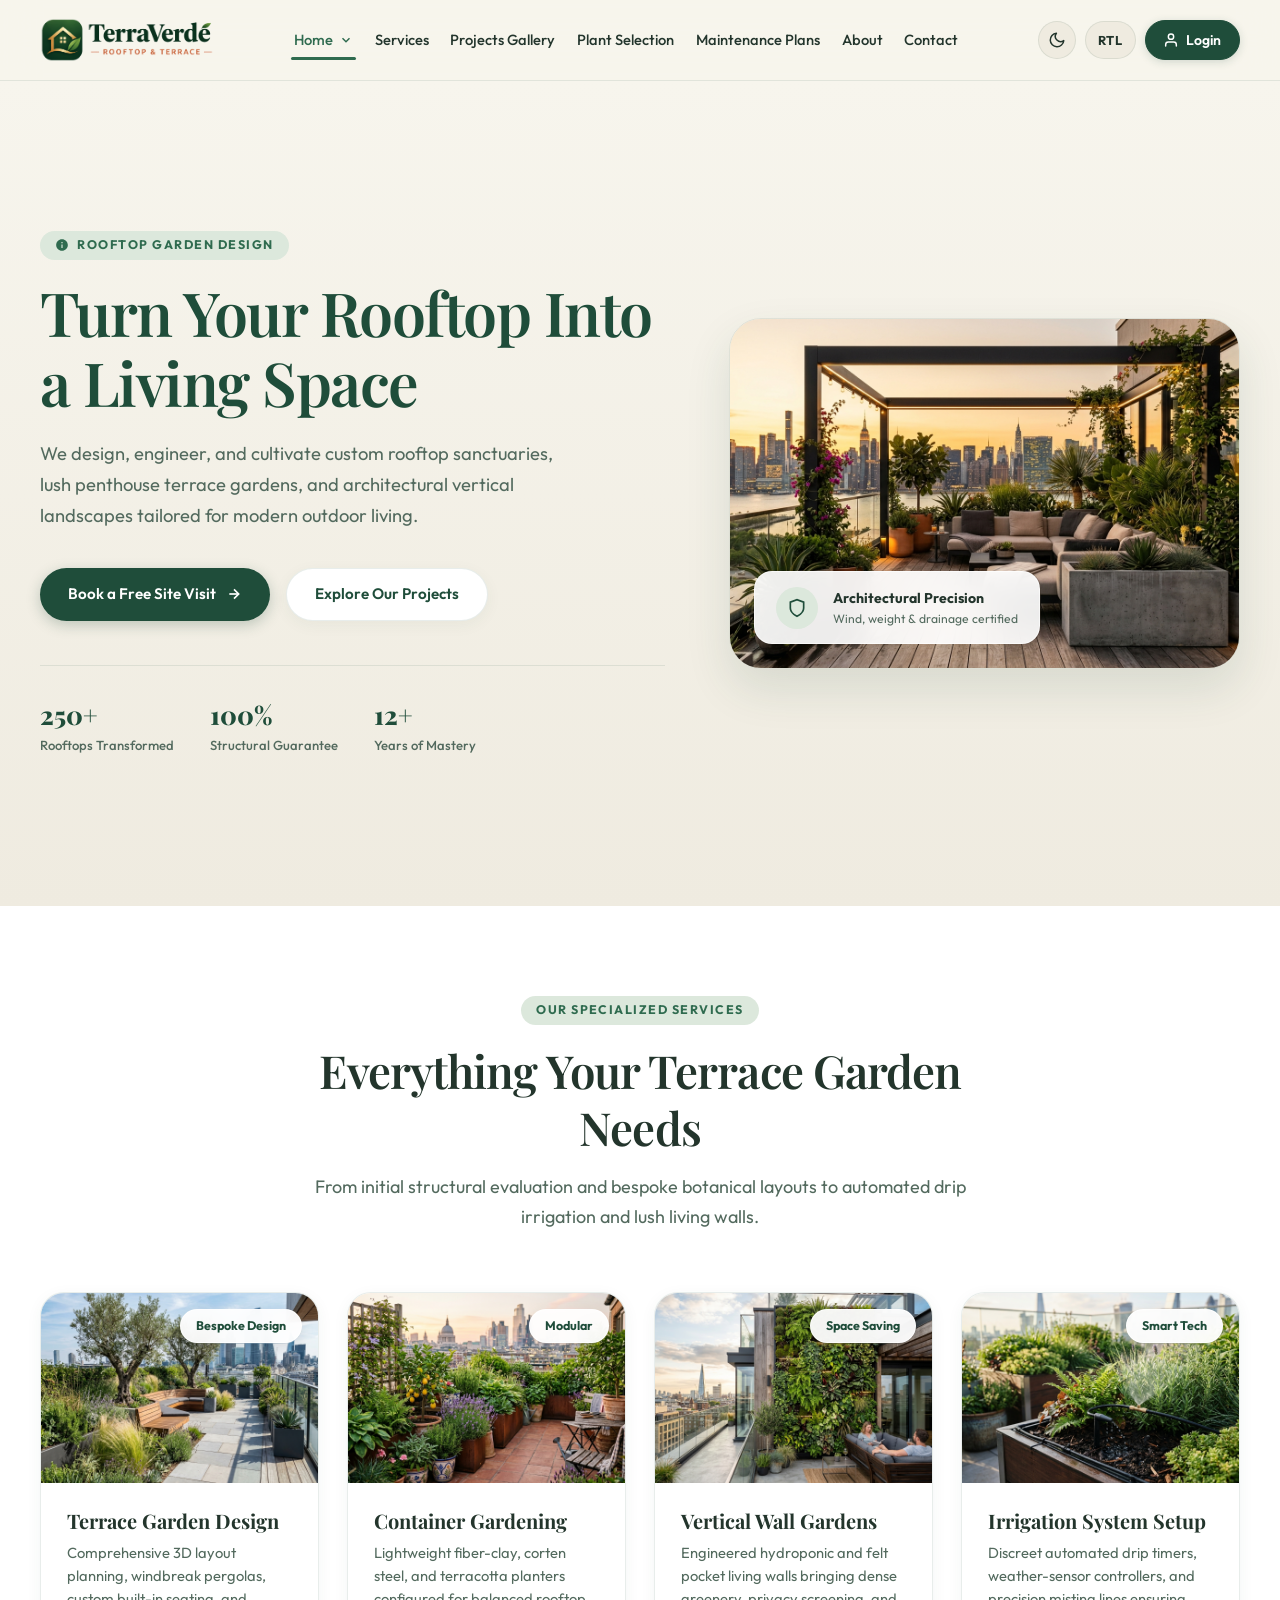
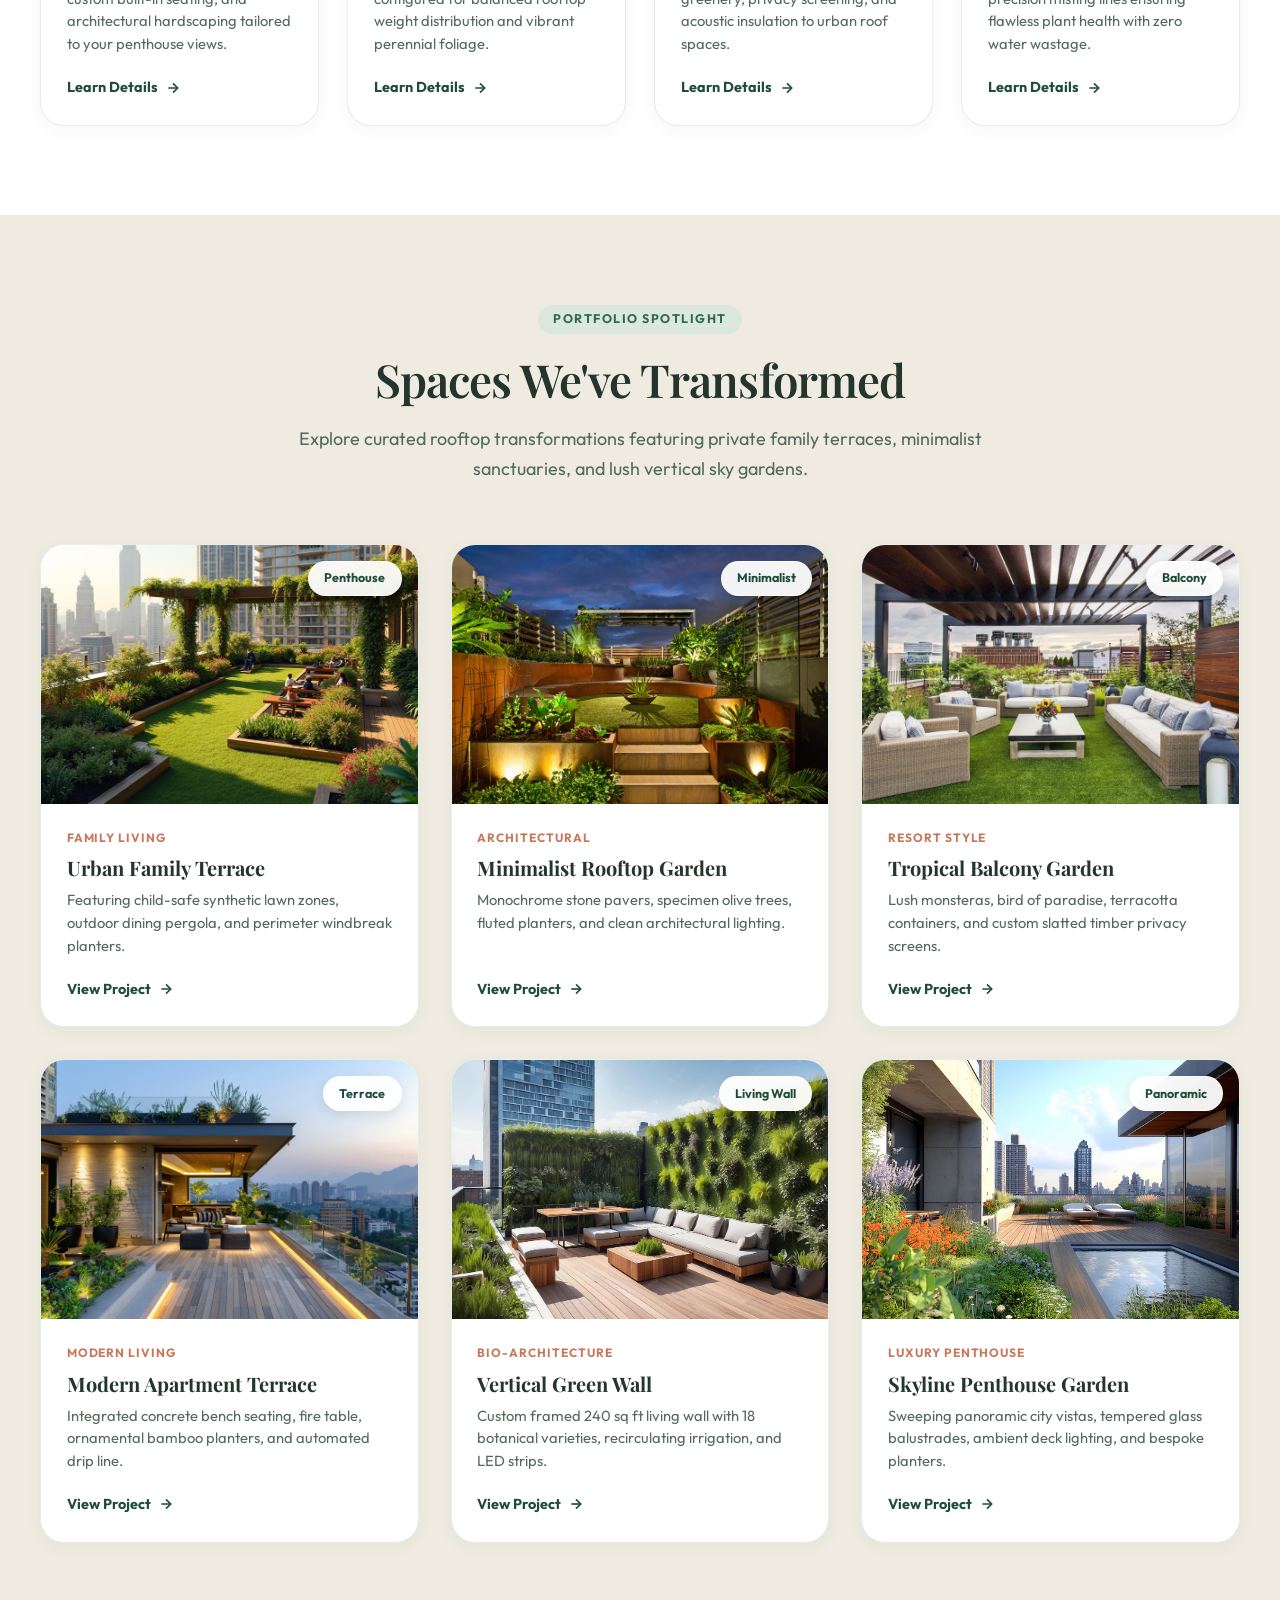
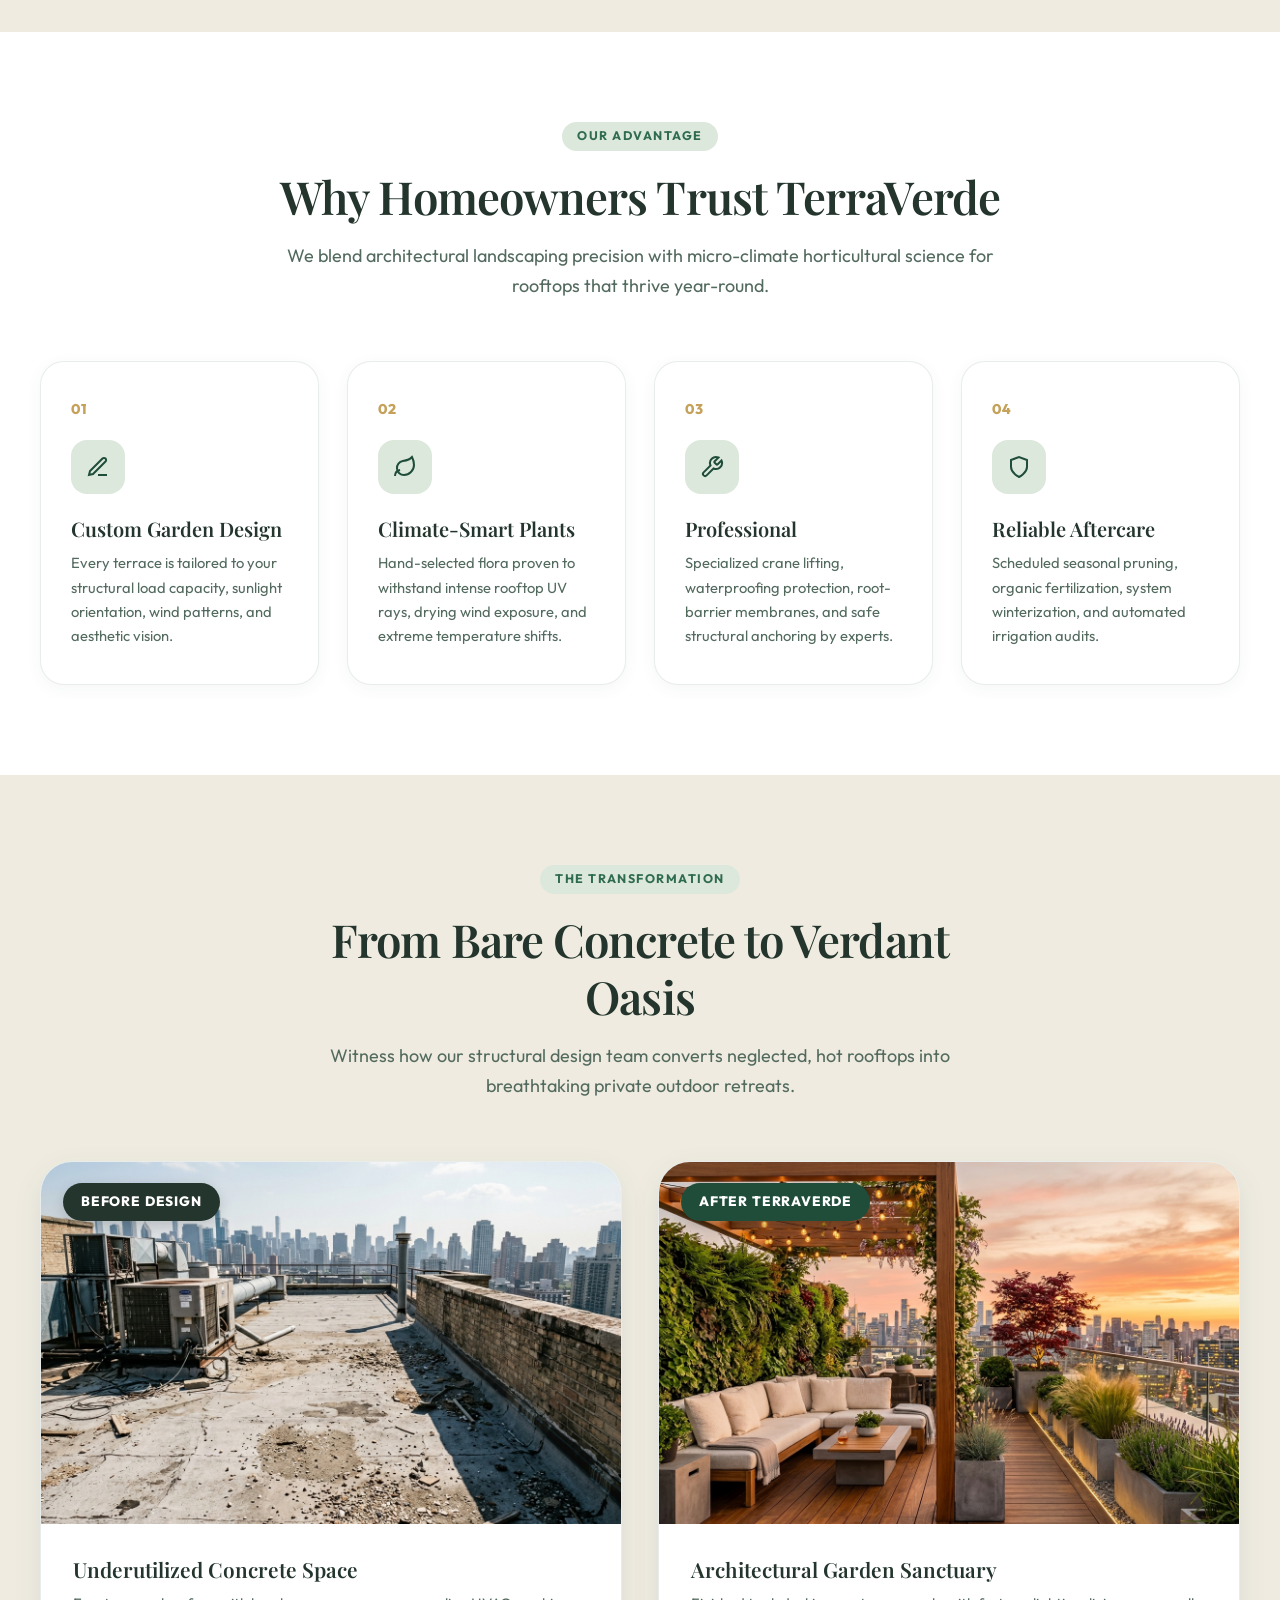
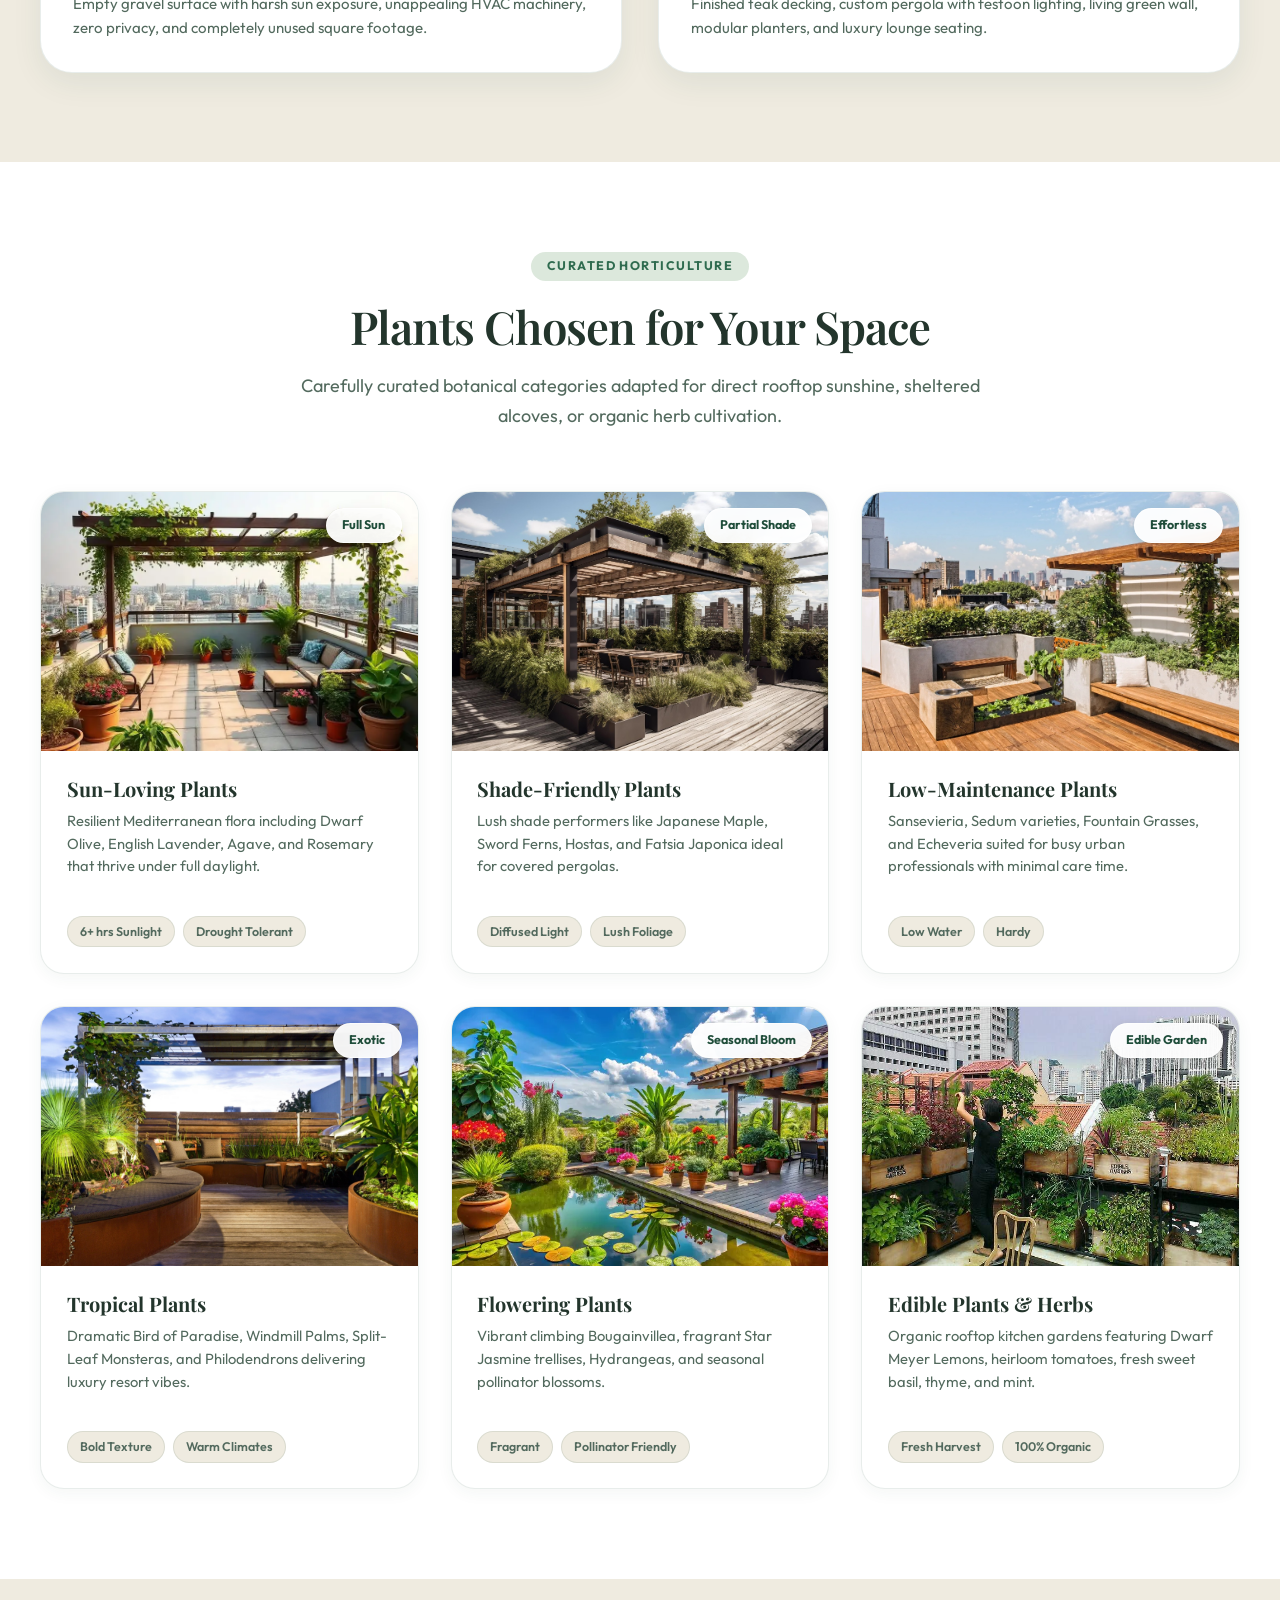
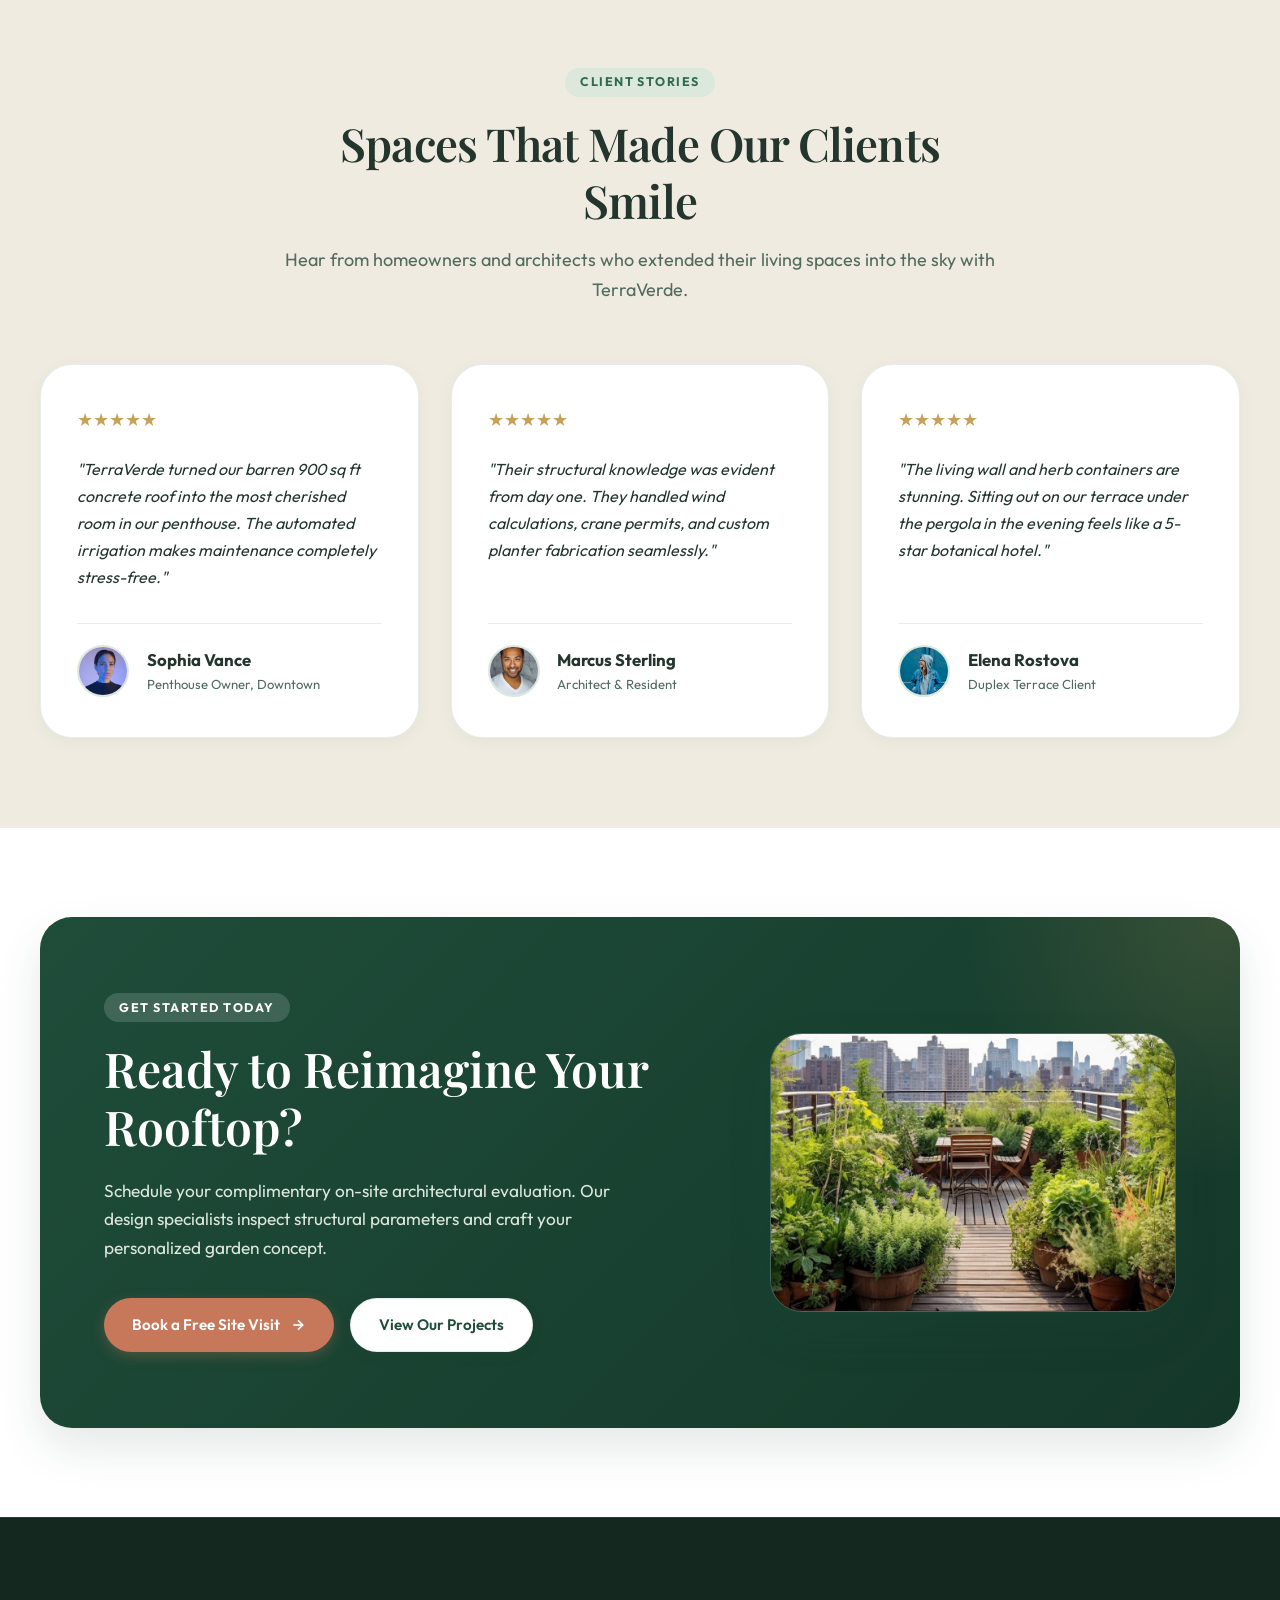
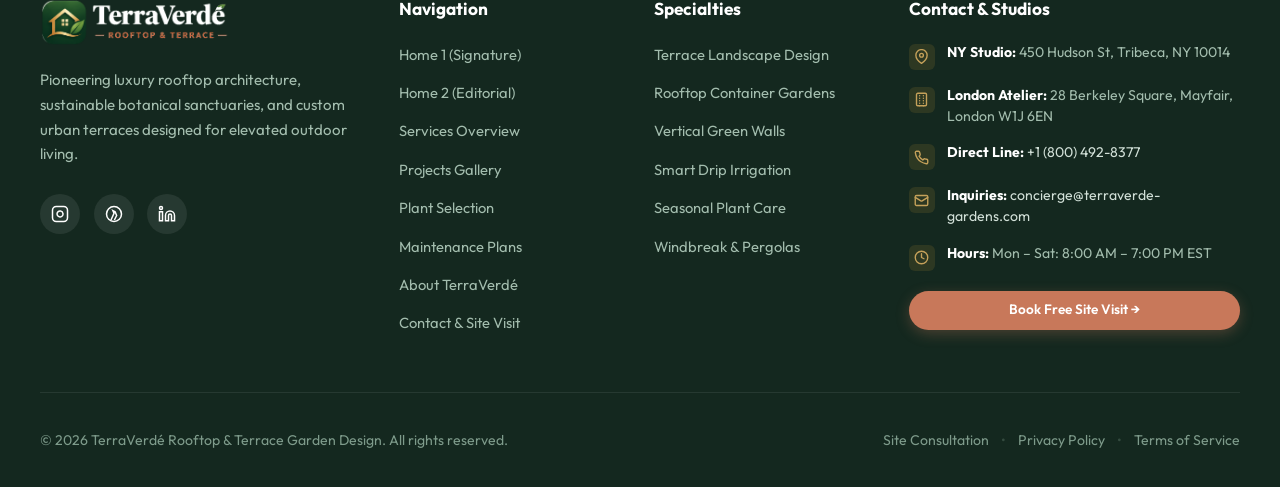
==== index.html @ 3f9a6515 "first commit" ====
<!DOCTYPE html>
<html lang="en" dir="ltr" data-theme="light">

<head>
  <meta charset="UTF-8">
  <meta name="viewport" content="width=device-width, initial-scale=1.0, maximum-scale=5.0">
  <title>TerraVerde | Rooftop & Terrace Garden Design Service</title>
  <meta name="description"
    content="Turn your rooftop into an architectural living oasis. Bespoke terrace garden design, container gardens, living green walls, and smart micro-irrigation.">
  <link rel="stylesheet" href="assets/css/style.css">
  <link rel="stylesheet" href="assets/css/responsive.css">
  <link rel="icon" type="image/png" href="assets/images/favicon.png">
</head>

<body>

  <!-- ==========================================================================
       HEADER & NAVIGATION
       ========================================================================== -->
  <header class="site-header" id="siteHeader">
    <div class="container">
      <nav class="navbar" aria-label="Main Navigation">

        <!-- Brand Logo -->
        <a href="index.html" class="brand-logo" id="brandLogo" aria-label="TerraVerdé Home">
          <img src="assets/images/logo-transparent.png" alt="TerraVerdé - Rooftop &amp; Terrace"
            class="brand-logo-img logo-light" width="165" height="48">
          <img src="assets/images/logo-dark.png" alt="TerraVerdé - Rooftop &amp; Terrace"
            class="brand-logo-img logo-dark" width="165" height="48">
        </a>

        <!-- Desktop Navigation Links -->
        <ul class="nav-desktop">
          <li class="nav-item-dropdown">
            <a href="index.html" class="nav-link active dropdown-toggle-btn" id="homeDropdownBtn" aria-haspopup="true">
              <span>Home</span>
              <svg width="14" height="14" viewBox="0 0 24 24" fill="none" stroke="currentColor" stroke-width="2.5">
                <polyline points="6 9 12 15 18 9"></polyline>
              </svg>
            </a>
            <div class="dropdown-menu" aria-label="Home Submenu">
              <a href="index.html" class="dropdown-item active">Home 1 (Signature)</a>
              <a href="home-2.html" class="dropdown-item">Home 2 (Editorial)</a>
            </div>
          </li>
          <li><a href="services.html" class="nav-link">Services</a></li>
          <li><a href="projects-gallery.html" class="nav-link">Projects Gallery</a></li>
          <li><a href="plant-selection.html" class="nav-link">Plant Selection</a></li>
          <li><a href="maintenance-plans.html" class="nav-link">Maintenance Plans</a></li>
          <li><a href="about.html" class="nav-link">About</a></li>
          <li><a href="contact.html" class="nav-link">Contact</a></li>
        </ul>

        <!-- Right Side Controls & CTA & Login -->
        <div class="nav-controls">
          <button type="button" class="control-btn theme-toggle-btn" aria-label="Toggle dark/light theme"
            id="themeToggleBtn">
            <svg width="18" height="18" viewBox="0 0 24 24" fill="none" stroke="currentColor" stroke-width="2">
              <path d="M21 12.79A9 9 0 1 1 11.21 3 7 7 0 0 0 21 12.79z" />
            </svg>
          </button>

          <button type="button" class="control-btn rtl-toggle-btn" aria-label="Toggle text direction" id="rtlToggleBtn">
            RTL
          </button>

          <!-- Login Button in Navbar -->
          <a href="login.html" class="btn-login" id="navLoginBtn">
            <svg width="16" height="16" viewBox="0 0 24 24" fill="none" stroke="currentColor" stroke-width="2.2"
              stroke-linecap="round" stroke-linejoin="round">
              <path d="M20 21v-2a4 4 0 0 0-4-4H8a4 4 0 0 0-4 4v2"></path>
              <circle cx="12" cy="7" r="4"></circle>
            </svg>
            <span>Login</span>
          </a>

          <!-- Hamburger Button (Tablet & Mobile) -->
          <button type="button" class="hamburger-btn" aria-label="Open mobile menu" id="hamburgerBtn">
            <svg width="22" height="22" viewBox="0 0 24 24" fill="none" stroke="currentColor" stroke-width="2.2"
              stroke-linecap="round" stroke-linejoin="round">
              <line x1="3" y1="12" x2="21" y2="12"></line>
              <line x1="3" y1="6" x2="21" y2="6"></line>
              <line x1="3" y1="18" x2="21" y2="18"></line>
            </svg>
          </button>
        </div>

      </nav>
    </div>
  </header>

  <!-- Mobile Navigation Drawer Overlay -->
  <div class="mobile-nav-overlay" id="mobileNavOverlay">
    <div class="mobile-nav-drawer" id="mobileNavDrawer">

      <div class="mobile-drawer-header">
        <a href="index.html" class="brand-logo" aria-label="TerraVerdé Home">
          <img src="assets/images/logo-transparent.png" alt="TerraVerdé - Rooftop &amp; Terrace"
            class="brand-logo-img logo-light" width="145" height="42">
          <img src="assets/images/logo-dark.png" alt="TerraVerdé - Rooftop &amp; Terrace"
            class="brand-logo-img logo-dark" width="145" height="42">
        </a>
        <button type="button" class="btn-icon close-drawer-btn" aria-label="Close mobile menu" id="closeDrawerBtn">
          <svg width="18" height="18" viewBox="0 0 24 24" fill="none" stroke="currentColor" stroke-width="2.5"
            stroke-linecap="round" stroke-linejoin="round">
            <line x1="18" y1="6" x2="6" y2="18"></line>
            <line x1="6" y1="6" x2="18" y2="18"></line>
          </svg>
        </button>
      </div>

      <nav class="mobile-nav-links" aria-label="Mobile Navigation Menu">
        <div>
          <a href="#" class="mobile-nav-link mobile-dropdown-toggle active">
            <span>Home</span>
            <svg class="dropdown-chevron" width="16" height="16" viewBox="0 0 24 24" fill="none" stroke="currentColor"
              stroke-width="2">
              <polyline points="6 9 12 15 18 9"></polyline>
            </svg>
          </a>
          <div class="mobile-sub-menu">
            <a href="index.html" class="mobile-sub-link active">Home 1 (Signature)</a>
            <a href="home-2.html" class="mobile-sub-link">Home 2 (Editorial)</a>
          </div>
        </div>
        <a href="services.html" class="mobile-nav-link">Services</a>
        <a href="projects-gallery.html" class="mobile-nav-link">Projects Gallery</a>
        <a href="plant-selection.html" class="mobile-nav-link">Plant Selection</a>
        <a href="maintenance-plans.html" class="mobile-nav-link">Maintenance Plans</a>
        <a href="about.html" class="mobile-nav-link">About</a>
        <a href="contact.html" class="mobile-nav-link">Contact</a>
      </nav>

      <div class="mobile-drawer-footer">
        <div class="mobile-controls-row">
          <button type="button" class="btn btn-secondary btn-sm theme-toggle-btn" style="flex: 1;">Toggle Theme</button>
          <button type="button" class="btn btn-secondary btn-sm rtl-toggle-btn" style="flex: 1;">RTL</button>
        </div>
        <a href="login.html" class="btn btn-secondary btn-sm mobile-login-btn" style="width: 100%;">
          <svg width="16" height="16" viewBox="0 0 24 24" fill="none" stroke="currentColor" stroke-width="2">
            <path d="M20 21v-2a4 4 0 0 0-4-4H8a4 4 0 0 0-4 4v2"></path>
            <circle cx="12" cy="7" r="4"></circle>
          </svg>
          <span>Client Portal Login</span>
        </a>
        <a href="contact.html" class="btn btn-primary" style="width: 100%;">Book a Free Site Visit</a>
      </div>

    </div>
  </div>

  <main id="mainContent">

    <!-- ==========================================================================
         SECTION 1: HERO
         ========================================================================== -->
    <section class="hero-section" id="heroSection">
      <div class="container">
        <div class="hero-grid">

          <!-- Hero Left Content -->
          <div class="hero-content">
            <span class="eyebrow">
              <svg width="14" height="14" viewBox="0 0 24 24" fill="currentColor">
                <path d="M12 2C6.5 2 2 6.5 2 12s4.5 10 10 10 10-4.5 10-10S17.5 2 12 2zm1 15h-2v-6h2v6zm0-8h-2V7h2v2z" />
              </svg>
              ROOFTOP GARDEN DESIGN
            </span>
            <h1 class="hero-heading serif">Turn Your Rooftop Into a Living Space</h1>
            <p class="hero-description">
              We design, engineer, and cultivate custom rooftop sanctuaries, lush penthouse terrace gardens, and
              architectural vertical landscapes tailored for modern outdoor living.
            </p>

            <div class="hero-cta-group">
              <a href="contact.html" class="btn btn-primary" id="heroBookBtn">
                <span>Book a Free Site Visit</span>
                <svg width="16" height="16" viewBox="0 0 24 24" fill="none" stroke="currentColor" stroke-width="2.5">
                  <line x1="5" y1="12" x2="19" y2="12"></line>
                  <polyline points="12 5 19 12 12 19"></polyline>
                </svg>
              </a>
              <a href="projects-gallery.html" class="btn btn-secondary" id="heroExploreBtn">Explore Our Projects</a>
            </div>

            <div class="hero-stats-row">
              <div class="stat-item">
                <span class="stat-num serif">250+</span>
                <span class="stat-label">Rooftops Transformed</span>
              </div>
              <div class="stat-item">
                <span class="stat-num serif">100%</span>
                <span class="stat-label">Structural Guarantee</span>
              </div>
              <div class="stat-item">
                <span class="stat-num serif">12+</span>
                <span class="stat-label">Years of Mastery</span>
              </div>
            </div>
          </div>

          <!-- Hero Right Visual (Generated AI Image) -->
          <div class="hero-visual">
            <div class="hero-image-card">
              <img src="assets/images/home-1/hero-rooftop-garden.jpg"
                alt="Luxury modern rooftop garden with pergola, planters and skyline view" loading="eager">

              <div class="hero-floating-badge">
                <div class="badge-icon-wrap">
                  <svg width="20" height="20" viewBox="0 0 24 24" fill="none" stroke="currentColor" stroke-width="2">
                    <path d="M12 22s8-4 8-10V5l-8-3-8 3v7c0 6 8 10 8 10z" />
                  </svg>
                </div>
                <div>
                  <div class="badge-title">Architectural Precision</div>
                  <div class="badge-sub">Wind, weight &amp; drainage certified</div>
                </div>
              </div>

            </div>
          </div>

        </div>
      </div>
    </section>

    <!-- ==========================================================================
         SECTION 2: SERVICES (4 Cards with Generated AI Images)
         ========================================================================== -->
    <section class="services-section" id="servicesSection">
      <div class="container">

        <div class="section-header">
          <span class="eyebrow">OUR SPECIALIZED SERVICES</span>
          <h2 class="section-title serif">Everything Your Terrace Garden Needs</h2>
          <p class="section-subtitle">
            From initial structural evaluation and bespoke botanical layouts to automated drip irrigation and lush
            living walls.
          </p>
        </div>

        <div class="services-grid">

          <!-- Service 1 -->
          <article class="service-card" id="serviceCard1">
            <div class="card-media">
              <img src="assets/images/home-1/service-terrace-design.jpg"
                alt="Custom architectural terrace garden design" loading="lazy">
              <span class="card-badge">Bespoke Design</span>
            </div>
            <div class="card-body">
              <h3 class="card-title serif">Terrace Garden Design</h3>
              <p class="card-description">
                Comprehensive 3D layout planning, windbreak pergolas, custom built-in seating, and architectural
                hardscaping tailored to your penthouse views.
              </p>
              <a href="services.html" class="card-action-link">
                <span>Learn Details</span>
                <svg width="16" height="16" viewBox="0 0 24 24" fill="none" stroke="currentColor" stroke-width="2.5">
                  <line x1="5" y1="12" x2="19" y2="12"></line>
                  <polyline points="12 5 19 12 12 19"></polyline>
                </svg>
              </a>
            </div>
          </article>

          <!-- Service 2 -->
          <article class="service-card" id="serviceCard2">
            <div class="card-media">
              <img src="assets/images/home-1/service-container-gardening.jpg"
                alt="Artisanal container gardening on rooftop patio" loading="lazy">
              <span class="card-badge">Modular</span>
            </div>
            <div class="card-body">
              <h3 class="card-title serif">Container Gardening</h3>
              <p class="card-description">
                Lightweight fiber-clay, corten steel, and terracotta planters configured for balanced rooftop weight
                distribution and vibrant perennial foliage.
              </p>
              <a href="services.html" class="card-action-link">
                <span>Learn Details</span>
                <svg width="16" height="16" viewBox="0 0 24 24" fill="none" stroke="currentColor" stroke-width="2.5">
                  <line x1="5" y1="12" x2="19" y2="12"></line>
                  <polyline points="12 5 19 12 12 19"></polyline>
                </svg>
              </a>
            </div>
          </article>

          <!-- Service 3 -->
          <article class="service-card" id="serviceCard3">
            <div class="card-media">
              <img src="assets/images/home-1/service-vertical-wall.jpg"
                alt="Lush vertical living wall garden on rooftop terrace" loading="lazy">
              <span class="card-badge">Space Saving</span>
            </div>
            <div class="card-body">
              <h3 class="card-title serif">Vertical Wall Gardens</h3>
              <p class="card-description">
                Engineered hydroponic and felt pocket living walls bringing dense greenery, privacy screening, and
                acoustic insulation to urban roof spaces.
              </p>
              <a href="services.html" class="card-action-link">
                <span>Learn Details</span>
                <svg width="16" height="16" viewBox="0 0 24 24" fill="none" stroke="currentColor" stroke-width="2.5">
                  <line x1="5" y1="12" x2="19" y2="12"></line>
                  <polyline points="12 5 19 12 12 19"></polyline>
                </svg>
              </a>
            </div>
          </article>

          <!-- Service 4 -->
          <article class="service-card" id="serviceCard4">
            <div class="card-media">
              <img src="assets/images/home-1/service-irrigation.jpg"
                alt="Smart micro-drip irrigation system on rooftop planters" loading="lazy">
              <span class="card-badge">Smart Tech</span>
            </div>
            <div class="card-body">
              <h3 class="card-title serif">Irrigation System Setup</h3>
              <p class="card-description">
                Discreet automated drip timers, weather-sensor controllers, and precision misting lines ensuring
                flawless plant health with zero water wastage.
              </p>
              <a href="services.html" class="card-action-link">
                <span>Learn Details</span>
                <svg width="16" height="16" viewBox="0 0 24 24" fill="none" stroke="currentColor" stroke-width="2.5">
                  <line x1="5" y1="12" x2="19" y2="12"></line>
                  <polyline points="12 5 19 12 12 19"></polyline>
                </svg>
              </a>
            </div>
          </article>

        </div>
      </div>
    </section>

    <!-- ==========================================================================
         SECTION 3: FEATURED PROJECTS (Balanced 3 x 2 Grid = 6 Cards)
         ========================================================================== -->
    <section class="projects-section" id="projectsSection">
      <div class="container">

        <div class="section-header">
          <span class="eyebrow">PORTFOLIO SPOTLIGHT</span>
          <h2 class="section-title serif">Spaces We've Transformed</h2>
          <p class="section-subtitle">
            Explore curated rooftop transformations featuring private family terraces, minimalist sanctuaries, and lush
            vertical sky gardens.
          </p>
        </div>

        <div class="projects-grid">

          <!-- Project 1 (Row 1, Card 1) -->
          <article class="project-card" id="projectCard1">
            <div class="card-media">
              <img src="assets/images/home-1/project-urban-family.jpg" alt="Urban Family Terrace Rooftop Garden"
                loading="lazy">
              <span class="card-badge">Penthouse</span>
            </div>
            <div class="card-body">
              <span class="project-tag">Family Living</span>
              <h3 class="card-title serif">Urban Family Terrace</h3>
              <p class="card-description">
                Featuring child-safe synthetic lawn zones, outdoor dining pergola, and perimeter windbreak planters.
              </p>
              <a href="projects-gallery.html" class="card-action-link">
                <span>View Project</span>
                <svg width="16" height="16" viewBox="0 0 24 24" fill="none" stroke="currentColor" stroke-width="2.5">
                  <line x1="5" y1="12" x2="19" y2="12"></line>
                  <polyline points="12 5 19 12 12 19"></polyline>
                </svg>
              </a>
            </div>
          </article>

          <!-- Project 2 (Row 1, Card 2) -->
          <article class="project-card" id="projectCard2">
            <div class="card-media">
              <img src="assets/images/home-1/project-minimalist-roof.jpg" alt="Minimalist Rooftop Garden"
                loading="lazy">
              <span class="card-badge">Minimalist</span>
            </div>
            <div class="card-body">
              <span class="project-tag">Architectural</span>
              <h3 class="card-title serif">Minimalist Rooftop Garden</h3>
              <p class="card-description">
                Monochrome stone pavers, specimen olive trees, fluted planters, and clean architectural lighting.
              </p>
              <a href="projects-gallery.html" class="card-action-link">
                <span>View Project</span>
                <svg width="16" height="16" viewBox="0 0 24 24" fill="none" stroke="currentColor" stroke-width="2.5">
                  <line x1="5" y1="12" x2="19" y2="12"></line>
                  <polyline points="12 5 19 12 12 19"></polyline>
                </svg>
              </a>
            </div>
          </article>

          <!-- Project 3 (Row 1, Card 3) -->
          <article class="project-card" id="projectCard3">
            <div class="card-media">
              <img src="assets/images/home-1/project-tropical-balcony.jpg" alt="Tropical Balcony Garden" loading="lazy">
              <span class="card-badge">Balcony</span>
            </div>
            <div class="card-body">
              <span class="project-tag">Resort Style</span>
              <h3 class="card-title serif">Tropical Balcony Garden</h3>
              <p class="card-description">
                Lush monsteras, bird of paradise, terracotta containers, and custom slatted timber privacy screens.
              </p>
              <a href="projects-gallery.html" class="card-action-link">
                <span>View Project</span>
                <svg width="16" height="16" viewBox="0 0 24 24" fill="none" stroke="currentColor" stroke-width="2.5">
                  <line x1="5" y1="12" x2="19" y2="12"></line>
                  <polyline points="12 5 19 12 12 19"></polyline>
                </svg>
              </a>
            </div>
          </article>

          <!-- Project 4 (Row 2, Card 1) -->
          <article class="project-card" id="projectCard4">
            <div class="card-media">
              <img src="assets/images/home-1/project-modern-apartment.jpg" alt="Modern Apartment Terrace"
                loading="lazy">
              <span class="card-badge">Terrace</span>
            </div>
            <div class="card-body">
              <span class="project-tag">Modern Living</span>
              <h3 class="card-title serif">Modern Apartment Terrace</h3>
              <p class="card-description">
                Integrated concrete bench seating, fire table, ornamental bamboo planters, and automated drip line.
              </p>
              <a href="projects-gallery.html" class="card-action-link">
                <span>View Project</span>
                <svg width="16" height="16" viewBox="0 0 24 24" fill="none" stroke="currentColor" stroke-width="2.5">
                  <line x1="5" y1="12" x2="19" y2="12"></line>
                  <polyline points="12 5 19 12 12 19"></polyline>
                </svg>
              </a>
            </div>
          </article>

          <!-- Project 5 (Row 2, Card 2) -->
          <article class="project-card" id="projectCard5">
            <div class="card-media">
              <img src="assets/images/home-1/project-vertical-green-wall.jpg" alt="Vertical Green Wall System"
                loading="lazy">
              <span class="card-badge">Living Wall</span>
            </div>
            <div class="card-body">
              <span class="project-tag">Bio-Architecture</span>
              <h3 class="card-title serif">Vertical Green Wall</h3>
              <p class="card-description">
                Custom framed 240 sq ft living wall with 18 botanical varieties, recirculating irrigation, and LED
                strips.
              </p>
              <a href="projects-gallery.html" class="card-action-link">
                <span>View Project</span>
                <svg width="16" height="16" viewBox="0 0 24 24" fill="none" stroke="currentColor" stroke-width="2.5">
                  <line x1="5" y1="12" x2="19" y2="12"></line>
                  <polyline points="12 5 19 12 12 19"></polyline>
                </svg>
              </a>
            </div>
          </article>

          <!-- Project 6 (Row 2, Card 3) -->
          <article class="project-card" id="projectCard6">
            <div class="card-media">
              <img src="assets/images/home-1/project-skyline-penthouse.jpg" alt="Skyline Penthouse Terrace Garden"
                loading="lazy">
              <span class="card-badge">Panoramic</span>
            </div>
            <div class="card-body">
              <span class="project-tag">Luxury Penthouse</span>
              <h3 class="card-title serif">Skyline Penthouse Garden</h3>
              <p class="card-description">
                Sweeping panoramic city vistas, tempered glass balustrades, ambient deck lighting, and bespoke planters.
              </p>
              <a href="projects-gallery.html" class="card-action-link">
                <span>View Project</span>
                <svg width="16" height="16" viewBox="0 0 24 24" fill="none" stroke="currentColor" stroke-width="2.5">
                  <line x1="5" y1="12" x2="19" y2="12"></line>
                  <polyline points="12 5 19 12 12 19"></polyline>
                </svg>
              </a>
            </div>
          </article>

        </div>
      </div>
    </section>

    <!-- ==========================================================================
         SECTION 4: WHY CHOOSE US
         ========================================================================== -->
    <section class="why-section" id="whySection">
      <div class="container">

        <div class="section-header">
          <span class="eyebrow">OUR ADVANTAGE</span>
          <h2 class="section-title serif">Why Homeowners Trust TerraVerde</h2>
          <p class="section-subtitle">
            We blend architectural landscaping precision with micro-climate horticultural science for rooftops that
            thrive year-round.
          </p>
        </div>

        <div class="why-grid">

          <div class="benefit-card">
            <span class="benefit-num">01</span>
            <div class="benefit-icon">
              <svg width="24" height="24" viewBox="0 0 24 24" fill="none" stroke="currentColor" stroke-width="2">
                <path d="M12 20h9" />
                <path d="M16.5 3.5a2.121 2.121 0 0 1 3 3L7 19l-4 1 1-4L16.5 3.5z" />
              </svg>
            </div>
            <h3 class="benefit-title serif">Custom Garden Design</h3>
            <p class="benefit-text">
              Every terrace is tailored to your structural load capacity, sunlight orientation, wind patterns, and
              aesthetic vision.
            </p>
          </div>

          <div class="benefit-card">
            <span class="benefit-num">02</span>
            <div class="benefit-icon">
              <svg width="24" height="24" viewBox="0 0 24 24" fill="none" stroke="currentColor" stroke-width="2">
                <path d="M11 20A7 7 0 0 1 9.8 6.1C15.5 5 17 4.48 19 2c1 2 2 4.18 2 8 0 5.5-4.78 10-10 10Z" />
                <path d="M2 21c0-3 1.85-5.36 5.08-6C9.5 14.52 12 13 12" />
              </svg>
            </div>
            <h3 class="benefit-title serif">Climate-Smart Plants</h3>
            <p class="benefit-text">
              Hand-selected flora proven to withstand intense rooftop UV rays, drying wind exposure, and extreme
              temperature shifts.
            </p>
          </div>

          <div class="benefit-card">
            <span class="benefit-num">03</span>
            <div class="benefit-icon">
              <svg width="24" height="24" viewBox="0 0 24 24" fill="none" stroke="currentColor" stroke-width="2">
                <path
                  d="M14.7 6.3a1 1 0 0 0 0 1.4l1.6 1.6a1 1 0 0 0 1.4 0l3.77-3.77a6 6 0 0 1-7.94 7.94l-6.91 6.91a2.12 2.12 0 0 1-3-3l6.91-6.91a6 6 0 0 1 7.94-7.94l-3.76 3.76z" />
              </svg>
            </div>
            <h3 class="benefit-title serif">Professional</h3>
            <p class="benefit-text">
              Specialized crane lifting, waterproofing protection, root-barrier membranes, and safe structural anchoring
              by experts.
            </p>
          </div>

          <div class="benefit-card">
            <span class="benefit-num">04</span>
            <div class="benefit-icon">
              <svg width="24" height="24" viewBox="0 0 24 24" fill="none" stroke="currentColor" stroke-width="2">
                <path d="M12 22s8-4 8-10V5l-8-3-8 3v7c0 6 8 10 8 10z" />
              </svg>
            </div>
            <h3 class="benefit-title serif">Reliable Aftercare</h3>
            <p class="benefit-text">
              Scheduled seasonal pruning, organic fertilization, system winterization, and automated irrigation audits.
            </p>
          </div>

        </div>
      </div>
    </section>

    <!-- ==========================================================================
         SECTION 5: BEFORE / AFTER TRANSFORMATION
         ========================================================================== -->
    <section class="transformation-section" id="beforeAfterSection">
      <div class="container">

        <div class="section-header">
          <span class="eyebrow">THE TRANSFORMATION</span>
          <h2 class="section-title serif">From Bare Concrete to Verdant Oasis</h2>
          <p class="section-subtitle">
            Witness how our structural design team converts neglected, hot rooftops into breathtaking private outdoor
            retreats.
          </p>
        </div>

        <div class="compare-container">

          <!-- Before Card -->
          <div class="compare-card">
            <div class="compare-media">
              <img src="assets/images/home-1/before-unused-rooftop.jpg"
                alt="Before: Bare unfinished concrete rooftop with industrial HVAC" loading="lazy">
              <span class="compare-badge before">Before Design</span>
            </div>
            <div class="compare-info">
              <h3 class="compare-title serif">Underutilized Concrete Space</h3>
              <p class="compare-desc">
                Empty gravel surface with harsh sun exposure, unappealing HVAC machinery, zero privacy, and completely
                unused square footage.
              </p>
            </div>
          </div>

          <!-- After Card -->
          <div class="compare-card">
            <div class="compare-media">
              <img src="assets/images/home-1/after-luxurious-terrace.jpg"
                alt="After: Complete luxury rooftop garden with wooden pergola and lush greenery" loading="lazy">
              <span class="compare-badge after">After TerraVerde</span>
            </div>
            <div class="compare-info">
              <h3 class="compare-title serif">Architectural Garden Sanctuary</h3>
              <p class="compare-desc">
                Finished teak decking, custom pergola with festoon lighting, living green wall, modular planters, and
                luxury lounge seating.
              </p>
            </div>
          </div>

        </div>
      </div>
    </section>

    <!-- ==========================================================================
         SECTION 6: PLANT SELECTION GUIDE
         ========================================================================== -->
    <section class="plants-section" id="plantSelectionSection">
      <div class="container">

        <div class="section-header">
          <span class="eyebrow">CURATED HORTICULTURE</span>
          <h2 class="section-title serif">Plants Chosen for Your Space</h2>
          <p class="section-subtitle">
            Carefully curated botanical categories adapted for direct rooftop sunshine, sheltered alcoves, or organic
            herb cultivation.
          </p>
        </div>

        <div class="plants-grid">

          <!-- Category 1 -->
          <article class="plant-card">
            <div class="card-media">
              <img src="assets/images/home-1/plant-sun-loving.jpg"
                alt="Sun-Loving Plants like Olive, Lavender and Agave" loading="lazy">
              <span class="card-badge">Full Sun</span>
            </div>
            <div class="card-body">
              <h3 class="card-title serif">Sun-Loving Plants</h3>
              <p class="card-description">
                Resilient Mediterranean flora including Dwarf Olive, English Lavender, Agave, and Rosemary that thrive
                under full daylight.
              </p>
              <div class="plant-specs">
                <span class="plant-spec-pill">6+ hrs Sunlight</span>
                <span class="plant-spec-pill">Drought Tolerant</span>
              </div>
            </div>
          </article>

          <!-- Category 2 -->
          <article class="plant-card">
            <div class="card-media">
              <img src="assets/images/home-1/plant-shade-friendly.jpg"
                alt="Shade-Friendly Plants including Ferns and Hostas" loading="lazy">
              <span class="card-badge">Partial Shade</span>
            </div>
            <div class="card-body">
              <h3 class="card-title serif">Shade-Friendly Plants</h3>
              <p class="card-description">
                Lush shade performers like Japanese Maple, Sword Ferns, Hostas, and Fatsia Japonica ideal for covered
                pergolas.
              </p>
              <div class="plant-specs">
                <span class="plant-spec-pill">Diffused Light</span>
                <span class="plant-spec-pill">Lush Foliage</span>
              </div>
            </div>
          </article>

          <!-- Category 3 -->
          <article class="plant-card">
            <div class="card-media">
              <img src="assets/images/home-1/plant-low-maintenance.jpg" alt="Low-Maintenance Succulents and Grasses"
                loading="lazy">
              <span class="card-badge">Effortless</span>
            </div>
            <div class="card-body">
              <h3 class="card-title serif">Low-Maintenance Plants</h3>
              <p class="card-description">
                Sansevieria, Sedum varieties, Fountain Grasses, and Echeveria suited for busy urban professionals with
                minimal care time.
              </p>
              <div class="plant-specs">
                <span class="plant-spec-pill">Low Water</span>
                <span class="plant-spec-pill">Hardy</span>
              </div>
            </div>
          </article>

          <!-- Category 4 -->
          <article class="plant-card">
            <div class="card-media">
              <img src="assets/images/home-1/plant-tropical.jpg" alt="Tropical Plants like Bird of Paradise and Palms"
                loading="lazy">
              <span class="card-badge">Exotic</span>
            </div>
            <div class="card-body">
              <h3 class="card-title serif">Tropical Plants</h3>
              <p class="card-description">
                Dramatic Bird of Paradise, Windmill Palms, Split-Leaf Monsteras, and Philodendrons delivering luxury
                resort vibes.
              </p>
              <div class="plant-specs">
                <span class="plant-spec-pill">Bold Texture</span>
                <span class="plant-spec-pill">Warm Climates</span>
              </div>
            </div>
          </article>

          <!-- Category 5 -->
          <article class="plant-card">
            <div class="card-media">
              <img src="assets/images/home-1/plant-flowering.jpg"
                alt="Flowering Plants like Bougainvillea and Star Jasmine" loading="lazy">
              <span class="card-badge">Seasonal Bloom</span>
            </div>
            <div class="card-body">
              <h3 class="card-title serif">Flowering Plants</h3>
              <p class="card-description">
                Vibrant climbing Bougainvillea, fragrant Star Jasmine trellises, Hydrangeas, and seasonal pollinator
                blossoms.
              </p>
              <div class="plant-specs">
                <span class="plant-spec-pill">Fragrant</span>
                <span class="plant-spec-pill">Pollinator Friendly</span>
              </div>
            </div>
          </article>

          <!-- Category 6 -->
          <article class="plant-card">
            <div class="card-media">
              <img src="assets/images/home-1/plant-edible.jpg" alt="Edible Plants and Rooftop Kitchen Herbs"
                loading="lazy">
              <span class="card-badge">Edible Garden</span>
            </div>
            <div class="card-body">
              <h3 class="card-title serif">Edible Plants &amp; Herbs</h3>
              <p class="card-description">
                Organic rooftop kitchen gardens featuring Dwarf Meyer Lemons, heirloom tomatoes, fresh sweet basil,
                thyme, and mint.
              </p>
              <div class="plant-specs">
                <span class="plant-spec-pill">Fresh Harvest</span>
                <span class="plant-spec-pill">100% Organic</span>
              </div>
            </div>
          </article>

        </div>
      </div>
    </section>

    <!-- ==========================================================================
         SECTION 7: CLIENT TESTIMONIALS
         ========================================================================== -->
    <section class="testimonials-section" id="testimonialsSection">
      <div class="container">

        <div class="section-header">
          <span class="eyebrow">CLIENT STORIES</span>
          <h2 class="section-title serif">Spaces That Made Our Clients Smile</h2>
          <p class="section-subtitle">
            Hear from homeowners and architects who extended their living spaces into the sky with TerraVerde.
          </p>
        </div>

        <div class="testimonials-grid">

          <!-- Testimonial 1 -->
          <div class="testimonial-card">
            <div>
              <div class="testimonial-rating" aria-label="5 stars rating">★★★★★</div>
              <p class="testimonial-quote">
                "TerraVerde turned our barren 900 sq ft concrete roof into the most cherished room in our penthouse. The
                automated irrigation makes maintenance completely stress-free."
              </p>
            </div>
            <div class="testimonial-author">
              <div class="author-avatar">
                <img src="assets/images/home-1/avatar-sophia.jpg" alt="Sophia Vance" loading="lazy">
              </div>
              <div>
                <div class="author-name">Sophia Vance</div>
                <div class="author-role">Penthouse Owner, Downtown</div>
              </div>
            </div>
          </div>

          <!-- Testimonial 2 -->
          <div class="testimonial-card">
            <div>
              <div class="testimonial-rating" aria-label="5 stars rating">★★★★★</div>
              <p class="testimonial-quote">
                "Their structural knowledge was evident from day one. They handled wind calculations, crane permits, and
                custom planter fabrication seamlessly."
              </p>
            </div>
            <div class="testimonial-author">
              <div class="author-avatar">
                <img src="assets/images/home-1/avatar-marcus.jpg" alt="Marcus Sterling" loading="lazy">
              </div>
              <div>
                <div class="author-name">Marcus Sterling</div>
                <div class="author-role">Architect &amp; Resident</div>
              </div>
            </div>
          </div>

          <!-- Testimonial 3 -->
          <div class="testimonial-card">
            <div>
              <div class="testimonial-rating" aria-label="5 stars rating">★★★★★</div>
              <p class="testimonial-quote">
                "The living wall and herb containers are stunning. Sitting out on our terrace under the pergola in the
                evening feels like a 5-star botanical hotel."
              </p>
            </div>
            <div class="testimonial-author">
              <div class="author-avatar">
                <img src="assets/images/home-1/avatar-elena.jpg" alt="Elena Rostova" loading="lazy">
              </div>
              <div>
                <div class="author-name">Elena Rostova</div>
                <div class="author-role">Duplex Terrace Client</div>
              </div>
            </div>
          </div>

        </div>
      </div>
    </section>

    <!-- ==========================================================================
         SECTION 8: FINAL CTA
         ========================================================================== -->
    <section class="cta-section" id="ctaSection">
      <div class="container">

        <div class="cta-box">
          <div class="cta-content">
            <span class="eyebrow" style="background: rgba(255,255,255,0.15); color: #FFF;">GET STARTED TODAY</span>
            <h2 class="cta-title serif">Ready to Reimagine Your Rooftop?</h2>
            <p class="cta-desc">
              Schedule your complimentary on-site architectural evaluation. Our design specialists inspect structural
              parameters and craft your personalized garden concept.
            </p>
            <div class="cta-buttons">
              <a href="contact.html" class="btn btn-accent" id="ctaBookBtn">
                <span>Book a Free Site Visit</span>
                <svg width="16" height="16" viewBox="0 0 24 24" fill="none" stroke="currentColor" stroke-width="2.5">
                  <line x1="5" y1="12" x2="19" y2="12"></line>
                  <polyline points="12 5 19 12 12 19"></polyline>
                </svg>
              </a>
              <a href="projects-gallery.html" class="btn btn-secondary" id="ctaProjectsBtn">View Our Projects</a>
            </div>
          </div>

          <div class="cta-visual">
            <img src="assets/images/home-1/cta-rooftop-sunset.jpg" alt="Luxury rooftop terrace garden at sunset"
              loading="lazy">
          </div>
        </div>

      </div>
    </section>

  </main>

  <!-- ==========================================================================
       SITE FOOTER
       ========================================================================== -->
  <footer class="site-footer" id="siteFooter">
    <div class="container">

      <div class="footer-grid">

        <!-- Column 1: Brand Info & Socials -->
        <div class="footer-brand">
          <a href="index.html" class="brand-logo" aria-label="TerraVerdé Home">
            <img src="assets/images/logo-transparent.png" alt="TerraVerdé - Rooftop &amp; Terrace"
              class="brand-logo-img logo-light" width="165" height="48">
            <img src="assets/images/logo-dark.png" alt="TerraVerdé - Rooftop &amp; Terrace"
              class="brand-logo-img logo-dark" width="165" height="48">
          </a>
          <p class="footer-desc">
            Pioneering luxury rooftop architecture, sustainable botanical sanctuaries, and custom urban terraces
            designed for elevated outdoor living.
          </p>
          <div class="footer-socials">
            <a href="#" class="social-icon-btn" aria-label="Instagram">
              <svg width="18" height="18" viewBox="0 0 24 24" fill="none" stroke="currentColor" stroke-width="2">
                <rect x="2" y="2" width="20" height="20" rx="5" ry="5"></rect>
                <path d="M16 11.37A4 4 0 1 1 12.63 8 4 4 0 0 1 16 11.37z"></path>
                <line x1="17.5" y1="6.5" x2="17.51" y2="6.5"></line>
              </svg>
            </a>
            <a href="#" class="social-icon-btn" aria-label="Pinterest">
              <svg width="18" height="18" viewBox="0 0 24 24" fill="none" stroke="currentColor" stroke-width="2">
                <circle cx="12" cy="12" r="10"></circle>
                <path d="M8 20l4-9-1.5-3.5 3 1.5 2 5-3 6"></path>
              </svg>
            </a>
            <a href="#" class="social-icon-btn" aria-label="LinkedIn">
              <svg width="18" height="18" viewBox="0 0 24 24" fill="none" stroke="currentColor" stroke-width="2">
                <path d="M16 8a6 6 0 0 1 6 6v7h-4v-7a2 2 0 0 0-2-2 2 2 0 0 0-2 2v7h-4v-7a6 6 0 0 1 6-6z"></path>
                <rect x="2" y="9" width="4" height="12"></rect>
                <circle cx="4" cy="4" r="2"></circle>
              </svg>
            </a>
          </div>
        </div>

        <!-- Column 2: Navigation -->
        <div>
          <h4 class="footer-heading">Navigation</h4>
          <ul class="footer-links">
            <li><a href="index.html" class="footer-link">Home 1 (Signature)</a></li>
            <li><a href="home-2.html" class="footer-link">Home 2 (Editorial)</a></li>
            <li><a href="services.html" class="footer-link">Services Overview</a></li>
            <li><a href="projects-gallery.html" class="footer-link">Projects Gallery</a></li>
            <li><a href="plant-selection.html" class="footer-link">Plant Selection</a></li>
            <li><a href="maintenance-plans.html" class="footer-link">Maintenance Plans</a></li>
            <li><a href="about.html" class="footer-link">About TerraVerdé</a></li>
            <li><a href="contact.html" class="footer-link">Contact &amp; Site Visit</a></li>
          </ul>
        </div>

        <!-- Column 3: Specialties -->
        <div>
          <h4 class="footer-heading">Specialties</h4>
          <ul class="footer-links">
            <li><a href="services.html" class="footer-link">Terrace Landscape Design</a></li>
            <li><a href="services.html" class="footer-link">Rooftop Container Gardens</a></li>
            <li><a href="services.html" class="footer-link">Vertical Green Walls</a></li>
            <li><a href="services.html" class="footer-link">Smart Drip Irrigation</a></li>
            <li><a href="maintenance-plans.html" class="footer-link">Seasonal Plant Care</a></li>
            <li><a href="services.html" class="footer-link">Windbreak &amp; Pergolas</a></li>
          </ul>
        </div>

        <!-- Column 4: Contact & Global Studios -->
        <div class="footer-contact-col">
          <h4 class="footer-heading">Contact &amp; Studios</h4>
          <div class="footer-contact-list">
            <div class="footer-contact-item">
              <span class="footer-contact-icon"><svg width="16" height="16" viewBox="0 0 24 24" fill="none"
                  stroke="currentColor" stroke-width="2.2" stroke-linecap="round" stroke-linejoin="round">
                  <path d="M21 10c0 7-9 13-9 13s-9-6-9-13a9 9 0 0 1 18 0z"></path>
                  <circle cx="12" cy="10" r="3"></circle>
                </svg></span>
              <div>
                <strong>NY Studio:</strong> 450 Hudson St, Tribeca, NY 10014
              </div>
            </div>
            <div class="footer-contact-item">
              <span class="footer-contact-icon"><svg width="16" height="16" viewBox="0 0 24 24" fill="none"
                  stroke="currentColor" stroke-width="2.2" stroke-linecap="round" stroke-linejoin="round">
                  <rect x="4" y="2" width="16" height="20" rx="2" ry="2"></rect>
                  <line x1="9" y1="22" x2="9" y2="22.01"></line>
                  <line x1="15" y1="22" x2="15" y2="22.01"></line>
                  <line x1="9" y1="6" x2="9" y2="6.01"></line>
                  <line x1="15" y1="6" x2="15" y2="6.01"></line>
                  <line x1="9" y1="10" x2="9" y2="10.01"></line>
                  <line x1="15" y1="10" x2="15" y2="10.01"></line>
                  <line x1="9" y1="14" x2="9" y2="14.01"></line>
                  <line x1="15" y1="14" x2="15" y2="14.01"></line>
                  <line x1="9" y1="18" x2="9" y2="18.01"></line>
                  <line x1="15" y1="18" x2="15" y2="18.01"></line>
                </svg></span>
              <div>
                <strong>London Atelier:</strong> 28 Berkeley Square, Mayfair, London W1J 6EN
              </div>
            </div>
            <div class="footer-contact-item">
              <span class="footer-contact-icon"><svg width="16" height="16" viewBox="0 0 24 24" fill="none"
                  stroke="currentColor" stroke-width="2.2" stroke-linecap="round" stroke-linejoin="round">
                  <path
                    d="M22 16.92v3a2 2 0 0 1-2.18 2 19.79 19.79 0 0 1-8.63-3.07 19.5 19.5 0 0 1-6-6 19.79 19.79 0 0 1-3.07-8.67A2 2 0 0 1 4.11 2h3a2 2 0 0 1 2 1.72 12.84 12.84 0 0 0 .7 2.81 2 2 0 0 1-.45 2.11L8.09 9.91a16 16 0 0 0 6 6l1.27-1.27a2 2 0 0 1 2.11-.45 12.84 12.84 0 0 0 2.81.7A2 2 0 0 1 22 16.92z">
                  </path>
                </svg></span>
              <div>
                <strong>Direct Line:</strong> <a href="tel:+18004928377" class="footer-contact-link">+1 (800)
                  492-8377</a>
              </div>
            </div>
            <div class="footer-contact-item">
              <span class="footer-contact-icon"><svg width="16" height="16" viewBox="0 0 24 24" fill="none"
                  stroke="currentColor" stroke-width="2.2" stroke-linecap="round" stroke-linejoin="round">
                  <rect x="2" y="4" width="20" height="16" rx="2"></rect>
                  <path d="m22 7-8.97 5.7a1.94 1.94 0 0 1-2.06 0L2 7"></path>
                </svg></span>
              <div>
                <strong>Inquiries:</strong> <a href="mailto:concierge@terraverde-gardens.com"
                  class="footer-contact-link">concierge@terraverde-gardens.com</a>
              </div>
            </div>
            <div class="footer-contact-item">
              <span class="footer-contact-icon"><svg width="16" height="16" viewBox="0 0 24 24" fill="none"
                  stroke="currentColor" stroke-width="2.2" stroke-linecap="round" stroke-linejoin="round">
                  <circle cx="12" cy="12" r="10"></circle>
                  <polyline points="12 6 12 12 16 14"></polyline>
                </svg></span>
              <div>
                <strong>Hours:</strong> Mon &ndash; Sat: 8:00 AM &ndash; 7:00 PM EST
              </div>
            </div>
          </div>
          <div style="margin-top: 1.25rem;">
            <a href="contact.html" class="btn btn-accent btn-sm" style="width: 100%; justify-content: center;">Book Free
              Site Visit &rarr;</a>
          </div>
        </div>

      </div>

      <!-- Footer Bottom -->
      <div class="footer-bottom">
        <div>
          &copy; 2026 TerraVerd&eacute; Rooftop &amp; Terrace Garden Design. All rights reserved.
        </div>
        <div class="footer-bottom-links">
          <a href="contact.html" class="footer-bottom-link">Site Consultation</a>
          <span style="opacity: 0.3;">&bull;</span>
          <a href="about.html" class="footer-bottom-link">Privacy Policy</a>
          <span style="opacity: 0.3;">&bull;</span>
          <a href="about.html" class="footer-bottom-link">Terms of Service</a>
        </div>
      </div>

    </div>
  </footer>

  <!-- ==========================================================================
       LOGIN MODAL
       ========================================================================== -->
  <div class="login-modal" id="loginModal">
    <div class="login-modal-box">
      <div class="login-modal-header">
        <h3 class="serif">Client Portal Login</h3>
        <button type="button" class="login-modal-close" id="loginModalClose" aria-label="Close login modal">✕</button>
      </div>
      <p class="login-modal-desc">
        Access your real-time terrace irrigation telemetry, 3D architectural plans, and seasonal maintenance schedule.
      </p>
      <form class="login-modal-form" id="loginModalForm"
        onsubmit="event.preventDefault(); alert('Authentication successful. Redirecting to client portal dashboard...'); document.getElementById('loginModal').classList.remove('active');">
        <div class="form-group">
          <label class="form-label" for="loginEmail">Email Address</label>
          <input type="email" id="loginEmail" class="form-input" placeholder="name@example.com" required>
        </div>
        <div class="form-group">
          <label class="form-label" for="loginPassword">Password</label>
          <input type="password" id="loginPassword" class="form-input" placeholder="••••••••" required>
        </div>
        <div
          style="display: flex; justify-content: space-between; align-items: center; margin-bottom: 0.5rem; font-size: 0.85rem;">
          <label style="display: flex; align-items: center; gap: 0.4rem; cursor: pointer;">
            <input type="checkbox"> Remember me
          </label>
          <a href="#forgot" style="color: var(--forest); font-weight: 600;">Forgot Password?</a>
        </div>
        <button type="submit" class="btn btn-primary" style="width: 100%; justify-content: center;">Sign In to Client
          Portal</button>
      </form>
    </div>
  </div>

  <!-- ==========================================================================
       FLOATING BACK TO TOP BUTTON (Exact Screenshot Match with Glowing Gold Ring)
       ========================================================================== -->
  <button type="button" class="floating-back-to-top" id="floatingBackToTop" aria-label="Back to top">
    <svg viewBox="0 0 24 24" fill="none" stroke="currentColor" stroke-linecap="round" stroke-linejoin="round">
      <polyline points="18 15 12 9 6 15"></polyline>
    </svg>
  </button>

  <script src="assets/js/main.js"></script>
</body>

</html>
---- assets/css/style.css ----
/* ==========================================================================
   TERRAVERDE - Rooftop & Terrace Garden Design Service
   Main Stylesheet (CSS Design System - Modern & Ultra-Refined)
   ========================================================================== */

@import url('https://fonts.googleapis.com/css2?family=Outfit:wght@300;400;500;600;700;800&family=Playfair+Display:ital,wght@0,500;0,600;0,700;1,400;1,600&display=swap');
@import url('responsive.css');

:root {
  /* Brand Color Palette */
  --forest: #1F4D3A;
  --forest-dark: #143729;
  --forest-light: #285E47;
  --evergreen: #2F6B4F;
  --sage: #91A98F;
  --light-sage: #DCE8DC;
  --warm-cream: #F7F5ED;
  --soft-beige: #EEE9DC;
  --white: #FFFFFF;
  --terracotta: #C8785A;
  --terracotta-dark: #AD5F43;
  --warm-gold: #C5A15A;
  --gold-light: #DFC48A;
  --dark-text: #23352C;
  --muted-text: #536A5E;

  /* Theme Surfaces (Light Mode default) */
  --bg-main: #F7F5ED;
  --bg-surface: #FFFFFF;
  --bg-surface-alt: #EFEBE0;
  --bg-card: #FFFFFF;
  --bg-highlight: #DCE8DC;
  --text-main: #23352C;
  --text-muted: #536A5E;
  --border-subtle: rgba(31, 77, 58, 0.10);
  --border-hover: rgba(47, 107, 79, 0.35);
  --shadow-sm: 0 4px 16px rgba(31, 77, 58, 0.05);
  --shadow-md: 0 10px 30px rgba(31, 77, 58, 0.08);
  --shadow-lg: 0 20px 45px rgba(31, 77, 58, 0.12);
  --shadow-hover: 0 22px 50px rgba(31, 77, 58, 0.16);
  --header-bg: rgba(247, 245, 237, 0.95);

  /* Typography */
  --font-sans: 'Outfit', -apple-system, BlinkMacSystemFont, "Segoe UI", Roboto, sans-serif;
  --font-serif: 'Playfair Display', Georgia, serif;

  /* Spacing & Radii */
  --radius-sm: 10px;
  --radius-md: 18px;
  --radius-lg: 24px;
  --radius-xl: 32px;
  --radius-full: 9999px;
  --transition: 0.35s cubic-bezier(0.16, 1, 0.3, 1);
  --transition-fast: 0.2s ease;
}

/* Dark Mode Overrides */
[data-theme="dark"] {
  --bg-main: #0F1C16;
  --bg-surface: #172820;
  --bg-surface-alt: #1F3329;
  --bg-card: #182A22;
  --bg-highlight: #233D30;
  --text-main: #F4F8F5;
  --text-muted: #A3BDAD;
  --border-subtle: rgba(220, 232, 220, 0.12);
  --border-hover: rgba(145, 169, 143, 0.4);
  --shadow-sm: 0 4px 16px rgba(0, 0, 0, 0.25);
  --shadow-md: 0 10px 30px rgba(0, 0, 0, 0.35);
  --shadow-lg: 0 20px 45px rgba(0, 0, 0, 0.45);
  --shadow-hover: 0 22px 50px rgba(0, 0, 0, 0.55);
  --header-bg: rgba(15, 28, 22, 0.95);
}

/* Global Reset & Base Setup */
*, *::before, *::after {
  box-sizing: border-box;
  margin: 0;
  padding: 0;
}

html {
  font-size: 16px;
  scroll-behavior: smooth;
  -webkit-text-size-adjust: 100%;
}

body {
  font-family: var(--font-sans);
  background-color: var(--bg-main);
  color: var(--text-main);
  line-height: 1.6;
  margin: 0 !important;
  padding: 0 !important;
  overflow-x: clip;
  transition: background-color var(--transition), color var(--transition);
}

img, svg {
  max-width: 100%;
  height: auto;
  display: block;
}

a {
  color: inherit;
  text-decoration: none;
  transition: all var(--transition-fast);
}

button, input, select, textarea {
  font: inherit;
  color: inherit;
  outline: none;
}

button {
  cursor: pointer;
  border: none;
  background: none;
}

ul, ol {
  list-style: none;
}

/* Container */
.container {
  width: 100%;
  max-width: 1280px;
  margin-left: auto;
  margin-right: auto;
  padding-left: clamp(1rem, 3.5vw, 2.5rem);
  padding-right: clamp(1rem, 3.5vw, 2.5rem);
}

/* Typography Helpers */
h1, h2, h3, h4, h5, h6 {
  color: var(--text-main);
  font-weight: 700;
  line-height: 1.25;
}

.serif {
  font-family: var(--font-serif);
  font-weight: 600;
}

.eyebrow {
  display: inline-flex !important;
  align-items: center;
  justify-content: center;
  gap: 0.5rem;
  font-size: 0.78rem;
  font-weight: 700;
  text-transform: uppercase;
  letter-spacing: 0.12em;
  color: var(--evergreen);
  background: var(--light-sage);
  padding: 0.38rem 0.95rem;
  border-radius: var(--radius-full);
  margin-bottom: 1.1rem;
  width: fit-content !important;
  max-width: 100% !important;
  line-height: 1.35;
  word-break: normal;
  box-sizing: border-box;
}

.section-header .eyebrow,
.maint-hero-header .eyebrow,
.plant-hero-header .eyebrow,
.about-hero-header .eyebrow,
.contact-hero-header .eyebrow,
.gal-hero-header .eyebrow,
.h2-hero-header .eyebrow {
  align-self: center !important;
  margin-left: auto !important;
  margin-right: auto !important;
  text-align: center;
}

[data-theme="dark"] .eyebrow {
  background: rgba(197, 161, 90, 0.18) !important;
  color: #DFC48A !important;
  border: 1px solid rgba(197, 161, 90, 0.4) !important;
}

/* Universal Badge & Tag Fit Content (Never Stretches Full Width) */
.h2-irrig-badge,
.h2-bento-badge-free,
.h2-badge,
.plant-tag,
.gal-tag,
.auth-badge,
.badge,
.tag {
  display: inline-flex !important;
  width: fit-content !important;
  max-width: 100% !important;
  align-self: flex-start !important;
  box-sizing: border-box;
}

.section-header {
  text-align: center;
  max-width: 720px;
  margin: 0 auto 3.75rem;
}

.section-title {
  font-size: clamp(1.85rem, 4vw, 2.85rem);
  letter-spacing: -0.02em;
  margin-bottom: 1rem;
}

.section-subtitle {
  font-size: clamp(0.98rem, 1.8vw, 1.125rem);
  color: var(--text-muted);
  line-height: 1.65;
}

/* Button System */
.btn {
  display: inline-flex;
  align-items: center;
  justify-content: center;
  gap: 0.65rem;
  padding: 0.85rem 1.75rem;
  border-radius: var(--radius-full);
  font-size: 0.95rem;
  font-weight: 600;
  transition: all var(--transition);
  text-align: center;
  white-space: nowrap;
}

.btn-primary {
  background-color: var(--forest);
  color: var(--white);
  box-shadow: 0 4px 14px rgba(31, 77, 58, 0.25);
}

.btn-primary:hover {
  background-color: var(--forest-dark);
  box-shadow: 0 8px 25px rgba(31, 77, 58, 0.38);
  transform: translateY(-2px);
  color: var(--white);
}

.btn-secondary {
  background-color: var(--bg-surface);
  color: var(--forest);
  border: 1.5px solid var(--border-subtle);
  box-shadow: var(--shadow-sm);
}

.btn-secondary:hover {
  background-color: var(--bg-surface-alt);
  border-color: var(--forest);
  color: var(--forest);
  transform: translateY(-2px);
}

.btn-accent {
  background-color: var(--terracotta);
  color: var(--white);
  box-shadow: 0 4px 14px rgba(200, 120, 90, 0.3);
}

.btn-accent:hover {
  background-color: var(--terracotta-dark);
  box-shadow: 0 8px 24px rgba(200, 120, 90, 0.4);
  transform: translateY(-2px);
}

.btn-login {
  display: inline-flex;
  align-items: center;
  justify-content: center;
  gap: 0.45rem;
  padding: 0.48rem 1.1rem;
  border-radius: var(--radius-full);
  font-size: 0.88rem;
  font-weight: 600;
  background: var(--forest);
  color: var(--white);
  border: 1px solid var(--forest);
  transition: all var(--transition);
  box-shadow: 0 2px 8px rgba(31, 77, 58, 0.18);
  white-space: nowrap;
  flex-shrink: 0;
}

.btn-login:hover {
  background: var(--warm-gold);
  border-color: var(--warm-gold);
  color: #14281F;
  transform: translateY(-2px);
  box-shadow: 0 4px 14px rgba(197, 161, 90, 0.35);
}

[data-theme="dark"] .btn-login {
  background: var(--bg-highlight);
  color: #FFFFFF;
  border-color: rgba(145, 169, 143, 0.3);
}

[data-theme="dark"] .btn-login:hover {
  background: var(--warm-gold);
  color: #14281F;
  border-color: var(--warm-gold);
}

.btn-sm {
  padding: 0.55rem 1.15rem;
  font-size: 0.85rem;
}

.btn-icon {
  width: 40px;
  height: 40px;
  padding: 0;
  border-radius: 50%;
  display: inline-flex;
  align-items: center;
  justify-content: center;
  background: var(--bg-surface-alt);
  color: var(--text-main);
  border: 1px solid var(--border-subtle);
  transition: all var(--transition-fast);
}

.btn-icon:hover {
  background: var(--forest);
  color: var(--white);
  border-color: var(--forest);
}

/* ==========================================================================
   NAVBAR COMPONENT (No Overlap, Perfectly Aligned)
   ========================================================================== */
.site-header {
  position: sticky !important;
  top: 0 !important;
  margin: 0 !important;
  padding: 0 !important;
  z-index: 1000 !important;
  background: var(--header-bg) !important;
  backdrop-filter: blur(18px) !important;
  -webkit-backdrop-filter: blur(18px) !important;
  border-bottom: 1px solid var(--border-subtle) !important;
  width: 100% !important;
  transition: background-color var(--transition), border-color var(--transition), box-shadow var(--transition);
}

.navbar {
  display: flex;
  align-items: center;
  justify-content: space-between;
  height: 80px;
  gap: 1.25rem;
  width: 100%;
  flex-wrap: nowrap;
}

/* Brand Logo */
.brand-logo {
  display: inline-flex;
  align-items: center;
  gap: 0.75rem;
  text-decoration: none;
  flex-shrink: 0;
  white-space: nowrap;
}

.brand-logo-img {
  height: 44px;
  width: auto;
  max-width: 175px;
  object-fit: contain;
  display: block;
  transition: transform var(--transition-fast);
}

.brand-logo:hover .brand-logo-img {
  transform: scale(1.02);
}

.brand-logo-img.logo-dark {
  display: none;
}

.brand-logo-img.logo-light {
  display: block;
}

[data-theme="dark"] .brand-logo-img.logo-light {
  display: none !important;
}

[data-theme="dark"] .brand-logo-img.logo-dark {
  display: block !important;
}

.footer-brand .brand-logo-img {
  height: 48px;
  max-width: 190px;
}

/* Footer is always on a dark background in both light and dark themes */
.footer-brand .brand-logo-img.logo-light {
  display: none !important;
}

.footer-brand .brand-logo-img.logo-dark {
  display: block !important;
}

.drawer-header .brand-logo-img {
  height: 38px;
  max-width: 150px;
}

.auth-brand .brand-logo-img {
  height: 44px;
  max-width: 175px;
}

.brand-icon-box {
  width: 42px;
  height: 42px;
  background: var(--forest);
  border-radius: 12px;
  display: flex;
  align-items: center;
  justify-content: center;
  color: var(--warm-gold);
  box-shadow: 0 4px 12px rgba(31, 77, 58, 0.22);
  flex-shrink: 0;
}

.brand-name {
  display: flex;
  flex-direction: column;
}

.brand-title {
  font-size: 1.18rem;
  line-height: 1.1;
  font-weight: 800;
  color: var(--forest);
}

[data-theme="dark"] .brand-title {
  color: var(--white);
}

.brand-sub {
  font-size: 0.62rem;
  font-weight: 600;
  letter-spacing: 0.16em;
  text-transform: uppercase;
  color: var(--terracotta);
}

/* Desktop Navigation Links */
.nav-desktop {
  display: flex;
  align-items: center;
  gap: clamp(0.75rem, 1.2vw, 1.4rem);
  flex-shrink: 1;
  flex-wrap: nowrap;
}

.nav-link {
  font-weight: 500;
  font-size: 0.92rem;
  color: var(--text-main);
  padding: 0.5rem 0.2rem;
  position: relative;
  display: inline-flex;
  align-items: center;
  gap: 0.3rem;
  white-space: nowrap;
  transition: color var(--transition-fast);
}

.nav-link:hover, .nav-link.active {
  color: var(--evergreen);
}

.nav-link::after {
  content: '';
  position: absolute;
  bottom: 0;
  left: 0;
  width: 0;
  height: 2.5px;
  background: var(--evergreen);
  border-radius: 2px;
  transition: width var(--transition);
}

.nav-link:hover::after, .nav-link.active::after {
  width: 100%;
}

/* Home Dropdown */
.nav-item-dropdown {
  position: relative;
  padding-bottom: 6px;
  margin-bottom: -6px;
}

.dropdown-toggle-btn {
  display: inline-flex;
  align-items: center;
  gap: 0.35rem;
  cursor: pointer;
}

.dropdown-menu {
  position: absolute;
  top: calc(100% - 2px);
  left: 0;
  min-width: 220px;
  background: var(--bg-card);
  border: 1.5px solid var(--border-subtle);
  border-radius: var(--radius-md);
  padding: 0.6rem;
  box-shadow: 0 10px 30px rgba(0, 0, 0, 0.15);
  opacity: 0;
  visibility: hidden;
  transform: translateY(8px);
  transition: opacity 0.2s ease, transform 0.2s ease, visibility 0.2s ease;
  z-index: 99999;
  pointer-events: none;
}

/* Seamless hover bridge so mouse movement never loses focus */
.dropdown-menu::before {
  content: '';
  position: absolute;
  top: -14px;
  left: 0;
  right: 0;
  height: 14px;
}

.nav-item-dropdown:hover .dropdown-menu,
.nav-item-dropdown:focus-within .dropdown-menu,
.nav-item-dropdown.open .dropdown-menu,
.dropdown-menu.show {
  opacity: 1 !important;
  visibility: visible !important;
  transform: translateY(0) !important;
  pointer-events: auto !important;
}

.dropdown-item {
  display: flex;
  align-items: center;
  gap: 0.6rem;
  padding: 0.75rem 1rem;
  border-radius: var(--radius-sm);
  font-size: 0.92rem;
  font-weight: 600;
  color: var(--text-main);
  white-space: nowrap;
  transition: all var(--transition-fast);
  cursor: pointer;
  position: relative;
  z-index: 2;
}

.dropdown-item:hover, .dropdown-item.active {
  background: var(--bg-surface-alt);
  color: var(--evergreen);
}

[data-theme="dark"] .dropdown-menu {
  background: #14281F;
  border-color: rgba(197, 161, 90, 0.35);
  box-shadow: 0 10px 30px rgba(0, 0, 0, 0.5);
}

[data-theme="dark"] .dropdown-item {
  color: #E2EDE7;
}

[data-theme="dark"] .dropdown-item:hover,
[data-theme="dark"] .dropdown-item.active {
  background: rgba(197, 161, 90, 0.15);
  color: var(--warm-gold);
}

/* Navbar Controls */
.nav-controls {
  display: flex;
  align-items: center;
  gap: 0.55rem;
  flex-shrink: 0;
  white-space: nowrap;
}

.control-btn {
  width: 38px;
  height: 38px;
  border-radius: 50%;
  display: inline-flex;
  align-items: center;
  justify-content: center;
  background: var(--bg-surface-alt);
  color: var(--text-main);
  border: 1px solid var(--border-subtle);
  transition: all var(--transition-fast);
  font-size: 0.8rem;
  font-weight: 700;
  letter-spacing: 0.04em;
  flex-shrink: 0;
  padding: 0;
  line-height: 1;
}

.control-btn.rtl-toggle-btn {
  width: auto;
  min-width: 46px;
  padding: 0 0.75rem;
  border-radius: 9999px;
  font-size: 0.8rem;
  font-weight: 700;
  letter-spacing: 0.06em;
  text-align: center;
}

.control-btn:hover {
  background: var(--forest);
  color: var(--white);
  border-color: var(--forest);
}

/* Hamburger button */
.hamburger-btn {
  display: none;
  width: 40px;
  height: 40px;
  border-radius: 12px;
  align-items: center;
  justify-content: center;
  background: var(--bg-surface-alt);
  border: 1px solid var(--border-subtle);
  color: var(--forest);
  transition: all var(--transition-fast);
  flex-shrink: 0;
}

[data-theme="dark"] .hamburger-btn {
  color: var(--white);
}

.hamburger-btn:hover {
  background: var(--forest);
  color: var(--white);
}

/* Mobile & Tablet Drawer Menu Overlay & Container */
.mobile-nav-overlay,
.mobile-drawer {
  position: fixed;
  inset: 0;
  background: rgba(15, 28, 22, 0.65);
  backdrop-filter: blur(6px);
  z-index: 1200;
  opacity: 0;
  visibility: hidden;
  pointer-events: none;
  transition: opacity 0.3s ease, visibility 0.3s ease;
}

.mobile-nav-overlay.open,
.mobile-nav-overlay.active,
.mobile-drawer.open,
.mobile-drawer.active {
  opacity: 1;
  visibility: visible;
  pointer-events: auto;
}

.mobile-nav-drawer,
.mobile-drawer-inner {
  position: fixed;
  top: 0;
  right: 0;
  bottom: 0;
  width: min(340px, 86vw);
  background: var(--bg-surface);
  border-left: 1px solid var(--border-subtle);
  z-index: 1300;
  padding: 1.75rem;
  display: flex;
  flex-direction: column;
  transform: translateX(100%);
  transition: transform 0.35s cubic-bezier(0.16, 1, 0.3, 1);
  overflow-y: auto;
}

[dir="rtl"] .mobile-nav-drawer,
[dir="rtl"] .mobile-drawer-inner {
  right: auto;
  left: 0;
  border-left: none;
  border-right: 1px solid var(--border-subtle);
  transform: translateX(-100%);
}

.mobile-nav-overlay.open .mobile-nav-drawer,
.mobile-nav-overlay.active .mobile-nav-drawer,
.mobile-drawer.open .mobile-drawer-inner,
.mobile-drawer.active .mobile-drawer-inner {
  transform: translateX(0);
}

.mobile-drawer-header {
  display: flex;
  align-items: center;
  justify-content: space-between;
  padding-bottom: 1.25rem;
  border-bottom: 1px solid var(--border-subtle);
  margin-bottom: 1.5rem;
}

.drawer-close-btn,
.close-drawer-btn {
  width: 36px;
  height: 36px;
  border-radius: 50%;
  border: 1px solid var(--border-subtle);
  background: var(--bg-surface-alt);
  color: var(--text-main);
  font-size: 1.1rem;
  display: flex;
  align-items: center;
  justify-content: center;
  cursor: pointer;
  transition: all var(--transition-fast);
}

.drawer-close-btn:hover,
.close-drawer-btn:hover {
  background: var(--forest);
  color: var(--white);
}

.mobile-nav-links {
  display: flex;
  flex-direction: column;
  gap: 0.5rem;
  flex-grow: 1;
}

.mobile-nav-link {
  display: flex;
  align-items: center;
  justify-content: space-between;
  padding: 0.8rem 1rem;
  border-radius: var(--radius-sm);
  font-size: 1rem;
  font-weight: 600;
  color: var(--text-main);
  transition: background var(--transition-fast), color var(--transition-fast);
}

.dropdown-chevron {
  transition: transform var(--transition-fast) cubic-bezier(0.4, 0, 0.2, 1);
  flex-shrink: 0;
}

.mobile-nav-link:hover, .mobile-nav-link.active {
  background: var(--bg-surface-alt);
  color: var(--evergreen);
}

.mobile-sub-menu {
  margin-left: 1.25rem;
  padding-left: 0.75rem;
  border-left: 2px solid var(--border-subtle);
  display: none;
  flex-direction: column;
  gap: 0.25rem;
  margin-top: 0.25rem;
  margin-bottom: 0.5rem;
  transition: all var(--transition-fast);
}

.mobile-sub-menu.open {
  display: flex !important;
}

[dir="rtl"] .mobile-sub-menu {
  margin-left: 0;
  margin-right: 1.25rem;
  padding-left: 0;
  padding-right: 0.75rem;
  border-left: none;
  border-right: 2px solid var(--border-subtle);
}

.mobile-sub-link {
  padding: 0.55rem 0.85rem;
  font-size: 0.9rem;
  font-weight: 500;
  border-radius: var(--radius-sm);
  color: var(--text-muted);
}

.mobile-sub-link:hover, .mobile-sub-link.active {
  background: var(--bg-surface-alt);
  color: var(--evergreen);
}

.mobile-drawer-footer {
  padding-top: 1.5rem;
  border-top: 1px solid var(--border-subtle);
  display: flex;
  flex-direction: column;
  gap: 1rem;
}

.mobile-controls-row {
  display: flex;
  align-items: center;
  justify-content: space-between;
  gap: 0.5rem;
}

/* ==========================================================================
   FLOATING BACK-TO-TOP BUTTON (Exact Image Match with Glowing Ring)
   ========================================================================== */
.floating-back-to-top {
  position: fixed;
  bottom: 2rem;
  right: 2rem;
  width: 50px;
  height: 50px;
  border-radius: 50%;
  background: #111A15;
  border: 1.8px solid var(--warm-gold);
  color: var(--warm-gold);
  display: flex;
  align-items: center;
  justify-content: center;
  z-index: 999;
  cursor: pointer;
  box-shadow: 0 0 18px rgba(197, 161, 90, 0.4), 0 6px 20px rgba(0, 0, 0, 0.4);
  opacity: 0;
  visibility: hidden;
  transform: translateY(20px) scale(0.9);
  transition: all 0.35s cubic-bezier(0.16, 1, 0.3, 1);
}

[dir="rtl"] .floating-back-to-top {
  right: auto;
  left: 2rem;
}

.floating-back-to-top.show {
  opacity: 1;
  visibility: visible;
  transform: translateY(0) scale(1);
}

.floating-back-to-top:hover {
  background: #17241D;
  border-color: #DFC48A;
  color: #DFC48A;
  transform: translateY(-4px) scale(1.08);
  box-shadow: 0 0 24px rgba(197, 161, 90, 0.65), 0 10px 25px rgba(0, 0, 0, 0.5);
}

.floating-back-to-top svg {
  stroke-width: 3;
  width: 18px;
  height: 18px;
}

/* ==========================================================================
   HOME 1 & SHARED STYLES
   ========================================================================== */
.hero-section {
  min-height: calc(100vh - 75px);
  min-height: calc(100dvh - 75px);
  display: flex;
  flex-direction: column;
  justify-content: center;
  padding: clamp(2.5rem, 5vh, 4.5rem) 0;
  background: linear-gradient(180deg, var(--bg-main) 0%, var(--bg-surface-alt) 100%);
  position: relative;
  box-sizing: border-box;
}

.hero-section > .container {
  width: 100%;
}

.hero-grid {
  display: grid;
  grid-template-columns: 1.1fr 0.9fr;
  align-items: center;
  gap: clamp(2.5rem, 5vw, 4.5rem);
}

.hero-content {
  display: flex;
  flex-direction: column;
  align-items: flex-start;
}

.hero-heading {
  font-size: clamp(2.3rem, 4.8vw, 3.8rem);
  line-height: 1.15;
  margin-bottom: 1.35rem;
  color: var(--forest);
  letter-spacing: -0.025em;
}

[data-theme="dark"] .hero-heading {
  color: var(--white);
}

.hero-description {
  font-size: clamp(1.02rem, 1.8vw, 1.15rem);
  color: var(--text-muted);
  line-height: 1.68;
  margin-bottom: 2.25rem;
  max-width: 540px;
}

.hero-cta-group {
  display: flex;
  flex-wrap: wrap;
  gap: 1rem;
  margin-bottom: 2.75rem;
}

.hero-stats-row {
  display: flex;
  align-items: center;
  gap: 2.25rem;
  padding-top: 1.75rem;
  border-top: 1px solid var(--border-subtle);
  width: 100%;
}

.stat-item {
  display: flex;
  flex-direction: column;
}

.stat-num {
  font-size: 1.6rem;
  font-weight: 800;
  color: var(--forest);
}

[data-theme="dark"] .stat-num {
  color: var(--warm-gold);
}

.stat-label {
  font-size: 0.82rem;
  color: var(--text-muted);
  font-weight: 500;
}

.hero-visual {
  position: relative;
}

.hero-image-card {
  position: relative;
  border-radius: var(--radius-xl);
  overflow: hidden;
  box-shadow: var(--shadow-lg);
  border: 1px solid var(--border-subtle);
  aspect-ratio: 16 / 11;
}

.hero-image-card img {
  width: 100%;
  height: 100%;
  object-fit: cover;
}

.hero-floating-badge {
  position: absolute;
  bottom: 1.5rem;
  left: 1.5rem;
  background: rgba(255, 255, 255, 0.92);
  backdrop-filter: blur(14px);
  -webkit-backdrop-filter: blur(14px);
  padding: 0.9rem 1.35rem;
  border-radius: var(--radius-md);
  box-shadow: var(--shadow-md);
  display: flex;
  align-items: center;
  gap: 0.9rem;
  border: 1px solid rgba(255, 255, 255, 0.6);
  max-width: calc(100% - 3rem);
}

[data-theme="dark"] .hero-floating-badge {
  background: rgba(24, 42, 34, 0.92);
  border-color: var(--border-subtle);
}

[dir="rtl"] .hero-floating-badge {
  left: auto;
  right: 1.5rem;
}

.badge-icon-wrap {
  width: 42px;
  height: 42px;
  min-width: 42px;
  max-width: 42px;
  border-radius: 50%;
  aspect-ratio: 1 / 1;
  background: var(--light-sage);
  color: var(--forest);
  display: flex;
  align-items: center;
  justify-content: center;
  flex-shrink: 0;
  flex-grow: 0;
  box-sizing: border-box;
}

[data-theme="dark"] .badge-icon-wrap {
  background: var(--forest);
  color: var(--warm-gold);
}

.badge-title {
  font-size: 0.88rem;
  font-weight: 700;
  color: var(--text-main);
}

.badge-sub {
  font-size: 0.76rem;
  color: var(--text-muted);
}

/* Card General */
.service-card, .project-card, .plant-card, .style-card, .tech-card {
  background: var(--bg-card);
  border-radius: var(--radius-lg);
  border: 1px solid var(--border-subtle);
  overflow: hidden;
  box-shadow: var(--shadow-sm);
  display: flex;
  flex-direction: column;
  transition: transform var(--transition), box-shadow var(--transition), border-color var(--transition);
}

.service-card:hover, .project-card:hover, .plant-card:hover, .style-card:hover, .tech-card:hover {
  transform: translateY(-8px);
  box-shadow: var(--shadow-hover);
  border-color: var(--border-hover);
}

.card-media {
  position: relative;
  aspect-ratio: 16 / 11;
  overflow: hidden;
  background: var(--bg-surface-alt);
}

.card-media img {
  width: 100%;
  height: 100%;
  object-fit: cover;
  transition: transform 0.6s cubic-bezier(0.16, 1, 0.3, 1);
}

.service-card:hover .card-media img,
.project-card:hover .card-media img,
.plant-card:hover .card-media img,
.style-card:hover .card-media img,
.tech-card:hover .card-media img {
  transform: scale(1.08);
}

.card-badge {
  position: absolute;
  top: 1rem;
  right: 1rem;
  background: rgba(255, 255, 255, 0.94);
  backdrop-filter: blur(12px);
  -webkit-backdrop-filter: blur(12px);
  padding: 0.4rem 0.95rem;
  border-radius: var(--radius-full);
  font-size: 0.78rem;
  font-weight: 700;
  color: var(--forest);
  box-shadow: 0 4px 14px rgba(0, 0, 0, 0.1);
  border: 1px solid rgba(255, 255, 255, 0.7);
  width: -moz-fit-content !important;
  width: fit-content !important;
  max-width: fit-content !important;
  display: inline-flex !important;
  align-items: center;
  white-space: nowrap !important;
  box-sizing: border-box;
  z-index: 3;
}

[dir="rtl"] .card-badge {
  right: auto;
  left: 1rem;
}

[data-theme="dark"] .card-badge {
  background: rgba(20, 40, 31, 0.94);
  color: var(--warm-gold);
  border-color: rgba(197, 161, 90, 0.35);
  box-shadow: 0 4px 14px rgba(0, 0, 0, 0.35);
}

.card-body {
  padding: 1.5rem 1.6rem 1.6rem;
  display: flex;
  flex-direction: column;
  flex-grow: 1;
}

.card-title {
  font-size: 1.25rem;
  font-weight: 700;
  margin-bottom: 0.5rem;
  line-height: 1.35;
  color: var(--text-main);
}

.card-description {
  font-size: 0.92rem;
  color: var(--text-muted);
  line-height: 1.55;
  margin-bottom: 1.25rem;
  flex-grow: 1;
}

.card-action-link {
  display: inline-flex;
  align-items: center;
  gap: 0.45rem;
  font-weight: 700;
  font-size: 0.9rem;
  color: var(--forest);
  margin-top: auto;
  transition: all var(--transition-fast);
}

[data-theme="dark"] .card-action-link {
  color: var(--sage);
}

.service-card:hover .card-action-link,
.project-card:hover .card-action-link,
.style-card:hover .card-action-link {
  gap: 0.8rem;
  color: var(--terracotta);
}

[dir="rtl"] .card-action-link svg {
  transform: rotate(180deg);
}

/* Services Section */
.services-section {
  padding: clamp(3.75rem, 7vw, 6.5rem) 0;
  background: var(--bg-surface);
}

.services-grid {
  display: grid;
  grid-template-columns: repeat(4, 1fr);
  gap: 1.75rem;
}

/* Projects Section (3x2 Balanced Grid) */
.projects-section {
  padding: clamp(3.75rem, 7vw, 6.5rem) 0;
  background: var(--bg-surface-alt);
}

.projects-grid {
  display: grid;
  grid-template-columns: repeat(3, 1fr);
  gap: 2rem;
}

.project-tag {
  display: inline-block;
  font-size: 0.75rem;
  font-weight: 700;
  text-transform: uppercase;
  letter-spacing: 0.08em;
  color: var(--terracotta);
  margin-bottom: 0.45rem;
}

/* Why Section */
.why-section {
  padding: clamp(3.75rem, 7vw, 6.5rem) 0;
  background: var(--bg-surface);
}

.why-grid {
  display: grid;
  grid-template-columns: repeat(4, 1fr);
  gap: 1.75rem;
}

.benefit-card {
  background: var(--bg-card);
  padding: 2.25rem 1.85rem;
  border-radius: var(--radius-lg);
  border: 1px solid var(--border-subtle);
  box-shadow: var(--shadow-sm);
  display: flex;
  flex-direction: column;
  transition: transform var(--transition), box-shadow var(--transition), border-color var(--transition);
}

.benefit-card:hover {
  transform: translateY(-8px);
  box-shadow: var(--shadow-hover);
  border-color: var(--forest);
}

.benefit-num {
  font-size: 0.88rem;
  font-weight: 800;
  color: var(--warm-gold);
  letter-spacing: 0.1em;
  margin-bottom: 1.25rem;
}

.benefit-icon {
  width: 54px;
  height: 54px;
  border-radius: 16px;
  background: var(--light-sage);
  color: var(--forest);
  display: flex;
  align-items: center;
  justify-content: center;
  font-size: 1.5rem;
  margin-bottom: 1.35rem;
  transition: all var(--transition-fast);
}

[data-theme="dark"] .benefit-icon {
  background: var(--bg-highlight);
  color: var(--sage);
}

.benefit-card:hover .benefit-icon {
  background: var(--forest);
  color: var(--white);
  transform: scale(1.05);
}

.benefit-title {
  font-size: 1.25rem;
  margin-bottom: 0.65rem;
}

.benefit-text {
  font-size: 0.92rem;
  color: var(--text-muted);
  line-height: 1.65;
}

/* Transformation Section */
.transformation-section {
  padding: clamp(3.75rem, 7vw, 6.5rem) 0;
  background: var(--bg-surface-alt);
}

.compare-container {
  display: grid;
  grid-template-columns: 1fr 1fr;
  gap: 2.25rem;
  align-items: stretch;
}

.compare-card {
  background: var(--bg-card);
  border-radius: var(--radius-xl);
  overflow: hidden;
  border: 1px solid var(--border-subtle);
  box-shadow: var(--shadow-md);
  display: flex;
  flex-direction: column;
  transition: transform var(--transition), box-shadow var(--transition);
}

.compare-card:hover {
  transform: translateY(-6px);
  box-shadow: var(--shadow-hover);
}

.compare-media {
  position: relative;
  aspect-ratio: 16 / 10;
  overflow: hidden;
  background: var(--bg-surface-alt);
}

.compare-media img {
  width: 100%;
  height: 100%;
  object-fit: cover;
  transition: transform 0.6s cubic-bezier(0.16, 1, 0.3, 1);
}

.compare-card:hover .compare-media img {
  transform: scale(1.06);
}

.compare-badge {
  position: absolute;
  top: 1.35rem;
  left: 1.35rem;
  padding: 0.5rem 1.15rem;
  border-radius: var(--radius-full);
  font-weight: 800;
  font-size: 0.85rem;
  letter-spacing: 0.06em;
  text-transform: uppercase;
  box-shadow: 0 4px 14px rgba(0, 0, 0, 0.15);
}

[dir="rtl"] .compare-badge {
  left: auto;
  right: 1.35rem;
}

.compare-badge.before {
  background: #23352C;
  color: #FFFFFF;
}

.compare-badge.after {
  background: var(--forest);
  color: #FFFFFF;
}

.compare-info {
  padding: 2rem;
}

.compare-title {
  font-size: 1.3rem;
  margin-bottom: 0.6rem;
}

.compare-desc {
  font-size: 0.94rem;
  color: var(--text-muted);
  line-height: 1.6;
}

/* Plant Section */
.plants-section {
  padding: clamp(3.75rem, 7vw, 6.5rem) 0;
  background: var(--bg-surface);
}

.plants-grid {
  display: grid;
  grid-template-columns: repeat(3, 1fr);
  gap: 2rem;
}

.plant-specs {
  display: flex;
  flex-wrap: wrap;
  gap: 0.5rem;
  margin-top: 1.1rem;
}

.plant-spec-pill {
  font-size: 0.78rem;
  font-weight: 600;
  padding: 0.3rem 0.75rem;
  background: var(--bg-surface-alt);
  color: var(--text-muted);
  border-radius: var(--radius-full);
  border: 1px solid var(--border-subtle);
}

/* Testimonials Section */
.testimonials-section {
  padding: clamp(3.75rem, 7vw, 6.5rem) 0;
  background: var(--bg-surface-alt);
}

.testimonials-grid {
  display: grid;
  grid-template-columns: repeat(3, 1fr);
  gap: 2rem;
}

.testimonial-card {
  background: var(--bg-card);
  padding: 2.5rem 2.25rem;
  border-radius: var(--radius-xl);
  border: 1px solid var(--border-subtle);
  box-shadow: var(--shadow-sm);
  display: flex;
  flex-direction: column;
  justify-content: space-between;
  transition: transform var(--transition), box-shadow var(--transition);
}

.testimonial-card:hover {
  transform: translateY(-6px);
  box-shadow: var(--shadow-md);
}

.testimonial-rating {
  color: var(--warm-gold);
  display: flex;
  gap: 0.3rem;
  margin-bottom: 1.35rem;
  font-size: 1.15rem;
}

.testimonial-quote {
  font-size: 1rem;
  color: var(--text-main);
  line-height: 1.68;
  margin-bottom: 2rem;
  font-style: italic;
}

.testimonial-author {
  display: flex;
  align-items: center;
  gap: 1.1rem;
  margin-top: auto;
  padding-top: 1.35rem;
  border-top: 1px solid var(--border-subtle);
}

.author-avatar {
  width: 52px;
  height: 52px;
  border-radius: 50%;
  overflow: hidden;
  border: 2.5px solid var(--light-sage);
}

.author-avatar img {
  width: 100%;
  height: 100%;
  object-fit: cover;
}

.author-name {
  font-size: 1.05rem;
  font-weight: 700;
}

.author-role {
  font-size: 0.82rem;
  color: var(--text-muted);
}

/* CTA Section */
.cta-section {
  padding: clamp(3.75rem, 7vw, 6.5rem) 0;
  background: var(--bg-surface);
}

.cta-box {
  background: linear-gradient(135deg, var(--forest) 0%, var(--forest-dark) 100%);
  color: var(--white);
  border-radius: var(--radius-xl);
  padding: clamp(2.75rem, 6vw, 4.75rem) clamp(1.75rem, 5vw, 4.25rem);
  display: grid;
  grid-template-columns: 1.2fr 0.8fr;
  align-items: center;
  gap: 3.5rem;
  box-shadow: var(--shadow-lg);
  position: relative;
  overflow: hidden;
}

.cta-box::before {
  content: '';
  position: absolute;
  top: -50%;
  right: -20%;
  width: 520px;
  height: 520px;
  background: radial-gradient(circle, rgba(197, 161, 90, 0.18) 0%, rgba(255,255,255,0) 70%);
  border-radius: 50%;
  pointer-events: none;
}

.cta-content {
  position: relative;
  z-index: 2;
}

.cta-title {
  font-size: clamp(2.1rem, 4vw, 3rem);
  color: var(--white);
  margin-bottom: 1.35rem;
  line-height: 1.2;
}

.cta-desc {
  font-size: 1.08rem;
  color: var(--light-sage);
  line-height: 1.65;
  margin-bottom: 2.25rem;
  max-width: 520px;
}

.cta-buttons {
  display: flex;
  flex-wrap: wrap;
  gap: 1rem;
}

.cta-visual {
  position: relative;
  z-index: 2;
  border-radius: var(--radius-xl);
  overflow: hidden;
  box-shadow: var(--shadow-lg);
  border: 1px solid rgba(255, 255, 255, 0.2);
  aspect-ratio: 16 / 11;
  width: 100%;
  max-width: 100%;
  box-sizing: border-box;
}

.cta-visual img {
  width: 100%;
  height: 100%;
  object-fit: cover;
  display: block;
}

/* ==========================================================================
   HOME 2 SPECIFIC UNIQUE STYLES (Split Hero, Style Selector, Living Wall)
   ========================================================================== */

/* Home 2 Modern Architectural Bento Hero */
.h2-hero-section {
  min-height: calc(100vh - 75px);
  min-height: calc(100dvh - 75px);
  display: flex;
  flex-direction: column;
  justify-content: center;
  padding: clamp(2rem, 3.5vh, 3.5rem) 0;
  background: var(--bg-main);
  border-bottom: 1px solid var(--border-subtle);
  position: relative;
  box-sizing: border-box;
}

.h2-hero-section > .container {
  width: 100%;
}

.h2-hero-header {
  text-align: center;
  max-width: 920px;
  margin: 0 auto clamp(2rem, 4vw, 3rem);
}

.h2-hero-header .eyebrow {
  margin-bottom: 1rem;
}

.h2-hero-header .hero-heading {
  font-size: clamp(2.2rem, 4.5vw, 3.8rem);
  line-height: 1.15;
  margin-bottom: 1.25rem;
  letter-spacing: -0.02em;
}

.h2-hero-header .hero-lead {
  font-size: clamp(1rem, 1.3vw, 1.18rem);
  color: var(--text-muted);
  line-height: 1.65;
  max-width: 780px;
  margin: 0 auto 2rem;
}

.h2-hero-header-actions {
  display: flex;
  align-items: center;
  justify-content: center;
  flex-wrap: wrap;
  gap: 1rem;
}

/* Bento Showcase Grid */
.h2-hero-bento-grid {
  display: grid;
  grid-template-columns: 1.4fr 0.9fr;
  grid-template-rows: auto auto;
  gap: 1.5rem;
  align-items: stretch;
}

.h2-bento-main {
  grid-row: span 2;
  position: relative;
  border-radius: var(--radius-xl);
  overflow: hidden;
  box-shadow: var(--shadow-lg);
  border: 1px solid var(--border-subtle);
  min-height: 480px;
  background: var(--forest-dark);
}

.h2-bento-main img {
  width: 100%;
  height: 100%;
  object-fit: cover;
  transition: transform 0.8s cubic-bezier(0.16, 1, 0.3, 1);
}

.h2-bento-main:hover img {
  transform: scale(1.04);
}

.h2-bento-overlay {
  position: absolute;
  inset: 0;
  background: linear-gradient(180deg, rgba(17, 26, 21, 0.2) 0%, rgba(17, 26, 21, 0.75) 100%);
  display: flex;
  flex-direction: column;
  justify-content: space-between;
  padding: clamp(1.5rem, 3vw, 2.25rem);
  pointer-events: none;
}

.h2-bento-overlay > * {
  pointer-events: auto;
}

.h2-bento-tag-top {
  align-self: flex-start;
  background: rgba(20, 40, 31, 0.85);
  backdrop-filter: blur(12px);
  color: var(--warm-gold);
  border: 1px solid rgba(197, 161, 90, 0.35);
  padding: 0.5rem 1rem;
  border-radius: var(--radius-full);
  font-size: 0.82rem;
  font-weight: 700;
  display: inline-flex;
  align-items: center;
  gap: 0.5rem;
}

.h2-bento-bottom-info {
  background: rgba(20, 40, 31, 0.92);
  backdrop-filter: blur(14px);
  border: 1px solid rgba(255, 255, 255, 0.15);
  border-radius: var(--radius-lg);
  padding: 1.25rem 1.5rem;
  color: var(--white);
  max-width: 480px;
}

.h2-bento-bottom-info p {
  font-size: 0.9rem;
  line-height: 1.45;
  color: rgba(255, 255, 255, 0.9);
  margin-bottom: 0.4rem;
}

.h2-bento-bottom-info .architect-name {
  font-size: 0.78rem;
  font-weight: 700;
  color: var(--warm-gold);
  text-transform: uppercase;
}

/* Bento Side Card 1: Interactive Consultation Box */
.h2-bento-calculator {
  background: var(--bg-surface);
  border: 1px solid var(--border-subtle);
  border-radius: var(--radius-xl);
  padding: clamp(1.5rem, 2.5vw, 2rem);
  box-shadow: var(--shadow-md);
  display: flex;
  flex-direction: column;
  justify-content: space-between;
}

.h2-bento-calc-header {
  display: flex;
  align-items: center;
  justify-content: space-between;
  margin-bottom: 1rem;
}

.h2-bento-calc-title {
  font-size: 1.15rem;
  font-weight: 700;
  color: var(--forest);
}

.h2-bento-badge-free {
  background: var(--terracotta);
  color: var(--white);
  font-size: 0.72rem;
  font-weight: 700;
  padding: 0.25rem 0.65rem;
  border-radius: var(--radius-full);
  text-transform: uppercase;
}

.h2-bento-calc-form {
  display: flex;
  flex-direction: column;
  gap: 0.85rem;
  margin-bottom: 1.25rem;
}

.h2-bento-input-group label {
  display: block;
  font-size: 0.78rem;
  font-weight: 700;
  color: var(--text-muted);
  margin-bottom: 0.35rem;
  text-transform: uppercase;
}

.h2-bento-select {
  width: 100%;
  padding: 0.75rem 2.75rem 0.75rem 1rem;
  border-radius: var(--radius-sm);
  border: 1px solid var(--border-subtle);
  background-color: var(--bg-main);
  color: var(--text-main);
  font-size: 0.88rem;
  outline: none;
  font-family: inherit;
  appearance: none;
  -webkit-appearance: none;
  -moz-appearance: none;
  background-image: url("data:image/svg+xml,%3Csvg xmlns='http://www.w3.org/2000/svg' width='16' height='16' viewBox='0 0 24 24' fill='none' stroke='%2323352C' stroke-width='2.2' stroke-linecap='round' stroke-linejoin='round'%3E%3Cpolyline points='6 9 12 15 18 9'%3E%3C/polyline%3E%3C/svg%3E");
  background-repeat: no-repeat !important;
  background-position: right 1.15rem center !important;
  background-size: 14px 14px !important;
  cursor: pointer;
}

/* Bento Side Card 2: Telemetry & Quality Standards */
.h2-bento-metrics {
  background: var(--forest);
  color: var(--white);
  border-radius: var(--radius-xl);
  padding: clamp(1.5rem, 2.5vw, 2rem);
  box-shadow: 0 8px 24px rgba(27, 77, 62, 0.25);
  display: grid;
  grid-template-columns: repeat(3, 1fr);
  gap: 1rem;
  align-items: center;
  border: 1px solid rgba(255, 255, 255, 0.15);
}

.h2-metric-item {
  text-align: center;
}

.h2-metric-item:not(:last-child) {
  border-right: 1px solid rgba(255, 255, 255, 0.2);
}

[dir="rtl"] .h2-metric-item:not(:last-child) {
  border-right: none;
  border-left: 1px solid rgba(255, 255, 255, 0.2);
}

.h2-metric-num {
  font-size: clamp(1.4rem, 2.2vw, 1.85rem);
  font-weight: 800;
  color: var(--warm-gold) !important;
  line-height: 1.1;
  margin-bottom: 0.35rem;
  letter-spacing: -0.02em;
  text-shadow: 0 2px 8px rgba(0, 0, 0, 0.2);
}

.h2-metric-label {
  font-size: 0.8rem;
  font-weight: 600;
  color: #FFFFFF !important;
  line-height: 1.35;
  opacity: 0.95;
  letter-spacing: 0.01em;
}

/* Home 2 Style Selector Cards */
.h2-styles-grid {
  display: grid;
  grid-template-columns: repeat(4, 1fr);
  gap: 1.5rem;
}

.style-card-body {
  padding: 1.5rem;
  display: flex;
  flex-direction: column;
  flex-grow: 1;
}

.style-palette-row {
  display: flex;
  gap: 0.4rem;
  margin-bottom: 1rem;
}

.style-color-dot {
  width: 14px;
  height: 14px;
  border-radius: 50%;
  border: 1.5px solid rgba(255, 255, 255, 0.8);
  box-shadow: 0 2px 4px rgba(0, 0, 0, 0.15);
}

/* Home 2 Trending Showcase */
.trending-grid {
  display: grid;
  grid-template-columns: repeat(3, 1fr);
  gap: 2rem;
}

.trending-meta {
  display: flex;
  justify-content: space-between;
  font-size: 0.82rem;
  font-weight: 600;
  color: var(--terracotta);
  margin-bottom: 0.5rem;
}

/* Home 2 Living Wall Feature Spotlight */
.h2-vertical-spotlight {
  display: grid;
  grid-template-columns: 1fr 1fr;
  gap: 3.5rem;
  align-items: center;
}

.h2-wall-specs-list {
  display: grid;
  grid-template-columns: 1fr 1fr;
  gap: 1.5rem;
  margin-top: 2rem;
}

.h2-spec-box {
  background: var(--bg-surface);
  padding: 1.35rem 1.25rem;
  border-radius: var(--radius-md);
  border: 1px solid var(--border-subtle);
  box-shadow: var(--shadow-sm);
}

.h2-spec-val {
  font-size: 1.45rem;
  font-weight: 800;
  color: var(--forest);
  margin-bottom: 0.25rem;
}

[data-theme="dark"] .h2-spec-val {
  color: var(--warm-gold);
}

.h2-spec-label {
  font-size: 0.82rem;
  color: var(--text-muted);
  line-height: 1.4;
}

/* Home 2 One-by-One Alternating Irrigation Rows */
.h2-irrig-stacked-container {
  display: flex;
  flex-direction: column;
  gap: 3.5rem;
}

.h2-irrig-row {
  display: grid;
  grid-template-columns: 1fr 1.15fr;
  gap: clamp(2rem, 4vw, 3.5rem);
  align-items: center;
  background: var(--bg-surface);
  border: 1px solid var(--border-subtle);
  border-radius: var(--radius-xl);
  padding: clamp(1.75rem, 3vw, 2.5rem);
  box-shadow: var(--shadow-sm);
  transition: all var(--transition-normal);
}

.h2-irrig-row:hover {
  box-shadow: var(--shadow-md);
  border-color: rgba(31, 77, 58, 0.25);
  transform: translateY(-3px);
}

.h2-irrig-row.reverse {
  grid-template-columns: 1.15fr 1fr;
}

.h2-irrig-media {
  position: relative;
  border-radius: var(--radius-lg);
  overflow: hidden;
  box-shadow: var(--shadow-md);
  aspect-ratio: 16/11;
  background: var(--forest-dark);
}

.h2-irrig-media img {
  width: 100%;
  height: 100%;
  object-fit: cover;
  transition: transform 0.6s cubic-bezier(0.16, 1, 0.3, 1);
}

.h2-irrig-row:hover .h2-irrig-media img {
  transform: scale(1.05);
}

.h2-irrig-badge {
  position: absolute;
  top: 1rem;
  left: 1rem;
  background: rgba(20, 40, 31, 0.9);
  backdrop-filter: blur(10px);
  color: var(--warm-gold);
  border: 1px solid rgba(197, 161, 90, 0.3);
  font-size: 0.78rem;
  font-weight: 700;
  padding: 0.4rem 0.85rem;
  border-radius: var(--radius-full);
}

[dir="rtl"] .h2-irrig-badge {
  left: auto;
  right: 1rem;
}

.h2-irrig-content {
  display: flex;
  flex-direction: column;
  align-items: flex-start;
}

.h2-irrig-title {
  font-size: clamp(1.4rem, 2.2vw, 1.85rem);
  color: var(--forest);
  margin: 0.4rem 0 0.85rem;
  line-height: 1.25;
}

.h2-irrig-desc {
  font-size: 0.95rem;
  color: var(--text-muted);
  line-height: 1.6;
  margin-bottom: 1.5rem;
}

/* Home 2 Irrigation & Feasibility Tool Dark Mode Contrast */
[data-theme="dark"] .h2-irrig-row {
  background: #14281F !important;
  border-color: rgba(197, 161, 90, 0.3) !important;
}

[data-theme="dark"] .h2-irrig-title {
  color: #FFFFFF !important;
}

[data-theme="dark"] .h2-irrig-desc {
  color: rgba(255, 255, 255, 0.85) !important;
}

[data-theme="dark"] .h2-irrig-feature-item {
  color: #FFFFFF !important;
}

[data-theme="dark"] .h2-irrig-content .btn-secondary {
  background: rgba(255, 255, 255, 0.12) !important;
  color: #FFFFFF !important;
  border: 1.5px solid rgba(255, 255, 255, 0.38) !important;
  box-shadow: 0 4px 14px rgba(0, 0, 0, 0.25) !important;
}

[data-theme="dark"] .h2-irrig-content .btn-secondary:hover {
  background: var(--warm-gold) !important;
  color: #12221A !important;
  border-color: var(--warm-gold) !important;
  box-shadow: 0 6px 18px rgba(197, 161, 90, 0.4) !important;
}

/* Home 2 Rooftop Feasibility Tool & Metrics Dark Mode Contrast */
[data-theme="dark"] .h2-bento-metrics {
  background: #14281F !important;
  border: 1px solid rgba(197, 161, 90, 0.35) !important;
  box-shadow: 0 8px 24px rgba(0, 0, 0, 0.4) !important;
}

[data-theme="dark"] .h2-bento-calculator {
  background: #14281F !important;
  border-color: rgba(197, 161, 90, 0.35) !important;
}

[data-theme="dark"] .h2-bento-calc-title {
  color: #FFFFFF !important;
}

[data-theme="dark"] .h2-bento-calculator p {
  color: rgba(255, 255, 255, 0.8) !important;
}

[data-theme="dark"] .h2-bento-input-group label {
  color: #E2EDE7 !important;
}

[data-theme="dark"] .h2-bento-select {
  background-color: rgba(255, 255, 255, 0.1) !important;
  color: #FFFFFF !important;
  border-color: rgba(255, 255, 255, 0.25) !important;
  background-image: url("data:image/svg+xml,%3Csvg xmlns='http://www.w3.org/2000/svg' width='16' height='16' viewBox='0 0 24 24' fill='none' stroke='%23FFFFFF' stroke-width='2.2' stroke-linecap='round' stroke-linejoin='round'%3E%3Cpolyline points='6 9 12 15 18 9'%3E%3C/polyline%3E%3C/svg%3E") !important;
  background-repeat: no-repeat !important;
  background-position: right 1.15rem center !important;
  background-size: 14px 14px !important;
}

[data-theme="dark"] .h2-bento-select option {
  background: #14281F !important;
  color: #FFFFFF !important;
}

[data-theme="dark"] .h2-bento-badge-free {
  background: var(--terracotta) !important;
  color: #FFFFFF !important;
  border: 1px solid rgba(200, 120, 90, 0.4) !important;
}

[data-theme="dark"] .h2-bento-calculator .btn-accent {
  background: linear-gradient(135deg, #C8785A 0%, #AD5F43 100%) !important;
  color: #FFFFFF !important;
  border: 1px solid rgba(200, 120, 90, 0.5) !important;
  box-shadow: 0 4px 16px rgba(200, 120, 90, 0.4) !important;
}

[data-theme="dark"] .h2-bento-calculator .btn-accent:hover {
  background: var(--warm-gold) !important;
  color: #12221A !important;
  border-color: var(--warm-gold) !important;
}

.h2-irrig-feature-list {
  display: grid;
  grid-template-columns: 1fr 1fr;
  gap: 0.85rem;
  margin-bottom: 1.75rem;
}

.h2-irrig-feature-item {
  display: flex;
  align-items: center;
  gap: 0.6rem;
  font-size: 0.88rem;
  font-weight: 600;
  color: var(--text-main);
}

.h2-irrig-icon {
  width: 24px;
  height: 24px;
  border-radius: 50%;
  background: var(--light-sage);
  color: var(--forest);
  display: flex;
  align-items: center;
  justify-content: center;
  flex-shrink: 0;
}

[data-theme="dark"] .h2-irrig-icon {
  background: var(--bg-highlight);
  color: var(--warm-gold);
}

/* Home 2 Section 7: 4-Stage Architectural Methodology Showcase */
.h2-methodology-grid {
  display: grid;
  grid-template-columns: 1.15fr 0.85fr;
  gap: clamp(2rem, 4vw, 3.5rem);
  align-items: start;
}

.h2-timeline-steps {
  display: flex;
  flex-direction: column;
  gap: 1.25rem;
}

.h2-step-card {
  background: var(--bg-surface);
  border: 1px solid var(--border-subtle);
  border-radius: var(--radius-lg);
  padding: 1.5rem 1.75rem;
  display: flex;
  gap: 1.25rem;
  align-items: flex-start;
  box-shadow: var(--shadow-sm);
  transition: all var(--transition-fast);
}

.h2-step-card:hover {
  border-color: var(--forest);
  box-shadow: var(--shadow-md);
  transform: translateX(4px);
}

[dir="rtl"] .h2-step-card:hover {
  transform: translateX(-4px);
}

.h2-step-num-pill {
  background: var(--forest);
  color: var(--warm-gold);
  font-size: 0.82rem;
  font-weight: 800;
  padding: 0.35rem 0.75rem;
  border-radius: var(--radius-full);
  letter-spacing: 0.05em;
  flex-shrink: 0;
}

.h2-step-info h4 {
  font-size: 1.15rem;
  color: var(--text-main);
  margin-bottom: 0.4rem;
}

.h2-step-info p {
  font-size: 0.88rem;
  color: var(--text-muted);
  line-height: 1.5;
  margin: 0;
}

.h2-method-sticky-showcase {
  position: sticky;
  top: 100px;
  background: var(--bg-surface);
  border: 1px solid var(--border-subtle);
  border-radius: var(--radius-xl);
  overflow: hidden;
  box-shadow: var(--shadow-lg);
}

.h2-method-showcase-media {
  position: relative;
  aspect-ratio: 16/10;
  background: var(--forest-dark);
}

.h2-method-showcase-media img {
  width: 100%;
  height: 100%;
  object-fit: cover;
}

.h2-method-showcase-body {
  padding: 1.75rem;
}

.h2-method-showcase-badge {
  display: inline-flex;
  align-items: center;
  gap: 0.4rem;
  background: var(--light-sage);
  color: var(--forest);
  font-size: 0.76rem;
  font-weight: 700;
  padding: 0.3rem 0.75rem;
  border-radius: var(--radius-full);
  margin-bottom: 0.75rem;
}

[data-theme="dark"] .h2-method-showcase-badge {
  background: var(--bg-highlight);
  color: var(--warm-gold);
}

/* Home 2 Consultation Form Card */
.h2-cta-form-card {
  background: var(--bg-surface);
  border-radius: var(--radius-xl);
  padding: 2.25rem 2rem;
  border: 1px solid var(--border-subtle);
  box-shadow: var(--shadow-lg);
}

.h2-form-group {
  margin-bottom: 1.15rem;
}

.h2-form-label {
  display: block;
  font-size: 0.82rem;
  font-weight: 600;
  margin-bottom: 0.4rem;
  color: var(--text-main);
}

.h2-form-input, .h2-form-select {
  width: 100%;
  padding: 0.75rem 1rem;
  border-radius: var(--radius-sm);
  background: var(--bg-surface-alt);
  border: 1.5px solid var(--border-subtle);
  color: var(--text-main);
  font-size: 0.9rem;
  transition: border-color var(--transition-fast);
}

.h2-form-input:focus, .h2-form-select:focus {
  border-color: var(--forest);
  background: var(--bg-surface);
}

/* ==========================================================================
   FOOTER COMPONENT
   ========================================================================== */
.site-footer {
  background: #14281F;
  color: #D2E0D8;
  padding: 5rem 0 2.25rem;
  border-top: 1px solid rgba(220, 232, 220, 0.1);
}

.footer-grid {
  display: grid;
  grid-template-columns: 1.5fr 1fr 1fr 1.6fr;
  gap: 3rem;
  margin-bottom: 3.5rem;
}

.footer-brand .brand-logo {
  color: var(--white);
  margin-bottom: 1.35rem;
}

.footer-brand .brand-title {
  color: var(--white);
}

.footer-desc {
  font-size: 0.94rem;
  line-height: 1.65;
  color: #A3BDAE;
  margin-bottom: 1.65rem;
  max-width: 340px;
}

.footer-socials {
  display: flex;
  gap: 0.85rem;
}

.social-icon-btn {
  width: 40px;
  height: 40px;
  border-radius: 50%;
  background: rgba(255, 255, 255, 0.08);
  color: #FFFFFF;
  display: flex;
  align-items: center;
  justify-content: center;
  transition: all var(--transition-fast);
}

.social-icon-btn:hover {
  background: var(--warm-gold);
  color: #14281F;
  transform: translateY(-2px);
}

.footer-heading {
  color: var(--white);
  font-size: 1.08rem;
  font-weight: 700;
  margin-bottom: 1.35rem;
}

.footer-links {
  display: flex;
  flex-direction: column;
  gap: 0.8rem;
}

.footer-link {
  color: #A3BDAE;
  font-size: 0.92rem;
  transition: color var(--transition-fast);
}

.footer-link:hover {
  color: var(--warm-gold);
  padding-left: 5px;
}

[dir="rtl"] .footer-link:hover {
  padding-left: 0;
  padding-right: 5px;
}

.footer-contact-list {
  display: flex;
  flex-direction: column;
  gap: 0.95rem;
}

.footer-contact-item {
  display: flex;
  align-items: flex-start;
  gap: 0.75rem;
  font-size: 0.88rem;
  line-height: 1.5;
  color: #A3BDAE;
}

.footer-contact-icon {
  display: inline-flex;
  align-items: center;
  justify-content: center;
  width: 26px;
  height: 26px;
  border-radius: 6px;
  background: rgba(229, 169, 59, 0.12);
  color: var(--warm-gold);
  flex-shrink: 0;
  margin-top: 0.12rem;
}

.footer-contact-icon svg {
  width: 15px;
  height: 15px;
  stroke: var(--warm-gold);
}

.footer-contact-item > div {
  flex: 1;
  min-width: 0;
  word-break: normal;
}

.footer-contact-item strong {
  color: #FFFFFF;
}

.footer-contact-link {
  color: #D2E0D8;
  transition: color var(--transition-fast);
}

.footer-contact-link:hover {
  color: var(--warm-gold);
  text-decoration: underline;
}

.footer-newsletter-text {
  font-size: 0.9rem;
  color: #A3BDAE;
  margin-bottom: 1.15rem;
}

.newsletter-form {
  display: flex;
  gap: 0.6rem;
}

.newsletter-input {
  flex-grow: 1;
  padding: 0.75rem 1.15rem;
  border-radius: var(--radius-full);
  background: rgba(255, 255, 255, 0.08);
  border: 1px solid rgba(255, 255, 255, 0.15);
  color: #FFFFFF;
  font-size: 0.9rem;
}

.newsletter-input::placeholder {
  color: #7E9B8B;
}

.newsletter-input:focus {
  border-color: var(--warm-gold);
  background: rgba(255, 255, 255, 0.12);
}

.footer-bottom {
  padding-top: 2.25rem;
  border-top: 1px solid rgba(255, 255, 255, 0.08);
  display: flex;
  align-items: center;
  justify-content: space-between;
  flex-wrap: wrap;
  gap: 1.25rem;
  font-size: 0.88rem;
  color: #7E9B8B;
  width: 100%;
}

.footer-bottom-links {
  display: flex;
  align-items: center;
  gap: 0.75rem;
  flex-wrap: wrap;
}

.footer-bottom-link {
  color: #7E9B8B;
  transition: color var(--transition-fast);
  white-space: nowrap;
}

.footer-bottom-link:hover {
  color: var(--warm-gold);
}

/* ==========================================================================
   RESPONSIVE BREAKPOINTS (Spacious Layouts, Zero Overlap)
   ========================================================================== */

/* Laptops & Tablets (< 1200px) */

/* Mobile Devices (< 768px) */

/* Small Screens (<= 480px) */

/* Ultra-Compact Screens (<= 360px) */

/* Extreme Minimal Width (<= 240px) */

/* ==========================================================================
   SERVICES PAGE DEDICATED STYLES (services.html)
   ========================================================================== */

/* Section 1: Services Hero */
.srv-hero-section {
  padding: clamp(3.5rem, 6vw, 5.5rem) 0 clamp(2.5rem, 4vw, 4rem);
  background: var(--bg-main);
  border-bottom: 1px solid var(--border-subtle);
  position: relative;
}

.srv-hero-header {
  text-align: center;
  max-width: 860px;
  margin: 0 auto clamp(2rem, 3.5vw, 3rem);
}

.srv-hero-title {
  font-size: clamp(2.2rem, 4.5vw, 3.8rem);
  line-height: 1.15;
  margin: 0.85rem 0 1.25rem;
}

.srv-hero-lead {
  font-size: clamp(1rem, 1.3vw, 1.18rem);
  color: var(--text-muted);
  line-height: 1.65;
  max-width: 740px;
  margin: 0 auto 2rem;
}

.srv-jump-nav {
  display: flex;
  justify-content: center;
  flex-wrap: wrap;
  gap: 0.85rem;
  margin-top: 1.5rem;
}

.srv-jump-pill {
  background: #FFFFFF;
  border: 1.5px solid var(--forest);
  color: var(--forest) !important;
  padding: 0.6rem 1.25rem;
  border-radius: var(--radius-full);
  font-size: 0.88rem;
  font-weight: 700;
  transition: all var(--transition-fast);
  display: inline-flex;
  align-items: center;
  gap: 0.5rem;
  box-shadow: 0 2px 8px rgba(0, 0, 0, 0.06);
  text-decoration: none;
}

.srv-jump-pill svg {
  stroke: var(--forest);
  transition: transform var(--transition-fast);
}

.srv-jump-pill:hover,
.srv-jump-pill:focus-visible {
  background: var(--forest);
  color: #FFFFFF !important;
  border-color: var(--forest);
  transform: translateY(-2px);
  box-shadow: 0 6px 16px rgba(27, 77, 62, 0.25);
}

.srv-jump-pill:hover svg,
.srv-jump-pill:focus-visible svg {
  stroke: #FFFFFF;
  transform: translateY(2px);
}

[data-theme="dark"] .srv-jump-pill {
  background: #14281F;
  border: 1.5px solid rgba(197, 161, 90, 0.5);
  color: #FFFFFF !important;
  box-shadow: 0 4px 14px rgba(0, 0, 0, 0.35);
}

[data-theme="dark"] .srv-jump-pill svg {
  stroke: var(--warm-gold);
}

[data-theme="dark"] .srv-jump-pill:hover,
[data-theme="dark"] .srv-jump-pill:focus-visible {
  background: var(--warm-gold);
  color: #12221A !important;
  border-color: var(--warm-gold);
  box-shadow: 0 6px 18px rgba(197, 161, 90, 0.4);
}

[data-theme="dark"] .srv-jump-pill:hover svg,
[data-theme="dark"] .srv-jump-pill:focus-visible svg {
  stroke: #12221A;
}

.srv-hero-media-banner {
  position: relative;
  border-radius: var(--radius-xl);
  overflow: hidden;
  box-shadow: var(--shadow-lg);
  border: 1px solid var(--border-subtle);
  aspect-ratio: 21/9;
  width: 100%;
  max-width: 100%;
  box-sizing: border-box;
  background: var(--forest-dark);
}

.srv-hero-media-banner img {
  width: 100%;
  height: 100%;
  object-fit: cover;
}

.srv-hero-floating-badge {
  position: absolute;
  bottom: 1.75rem;
  left: 1.75rem;
  background: rgba(20, 40, 31, 0.9);
  backdrop-filter: blur(12px);
  color: var(--white);
  padding: 1rem 1.5rem;
  border-radius: var(--radius-md);
  border: 1px solid rgba(220, 232, 220, 0.2);
  display: flex;
  align-items: center;
  gap: 1rem;
}

[dir="rtl"] .srv-hero-floating-badge {
  left: auto;
  right: 1.75rem;
}

/* Service Section Common */
.srv-section {
  padding: clamp(3.5rem, 6vw, 5.5rem) 0;
  border-bottom: 1px solid var(--border-subtle);
}

.srv-section:nth-child(even) {
  background: var(--bg-surface-alt);
}

/* Section 2: Terrace Design Layout (Asymmetric 2-Col Split) */
.srv-terrace-split {
  display: grid;
  grid-template-columns: 1.1fr 0.9fr;
  gap: clamp(2rem, 4.5vw, 4rem);
  align-items: center;
}

.srv-terrace-media {
  position: relative;
  border-radius: var(--radius-xl);
  overflow: hidden;
  box-shadow: var(--shadow-lg);
  aspect-ratio: 4/3;
  background: var(--forest-dark);
}

.srv-terrace-media img {
  width: 100%;
  height: 100%;
  object-fit: cover;
  transition: transform 0.6s cubic-bezier(0.16, 1, 0.3, 1);
}

.srv-terrace-media:hover img {
  transform: scale(1.05);
}

.srv-benefit-chips {
  display: grid;
  grid-template-columns: 1fr 1fr;
  gap: 1rem;
  margin: 1.5rem 0 2rem;
}

.srv-benefit-chip {
  background: var(--bg-surface);
  border: 1px solid var(--border-subtle);
  border-radius: var(--radius-md);
  padding: 1rem 1.15rem;
  box-shadow: var(--shadow-sm);
}

.srv-benefit-chip h5 {
  font-size: 0.95rem;
  color: var(--forest);
  margin-bottom: 0.3rem;
}

.srv-benefit-chip p {
  font-size: 0.82rem;
  color: var(--text-muted);
  line-height: 1.45;
  margin: 0;
}

/* Section 3: Container Gardening Bento Layout */
.srv-container-bento {
  display: grid;
  grid-template-columns: 1fr 1fr 1fr;
  gap: 1.75rem;
  margin-top: 2.5rem;
}

.srv-container-card {
  background: var(--bg-surface);
  border: 1px solid var(--border-subtle);
  border-radius: var(--radius-xl);
  overflow: hidden;
  box-shadow: var(--shadow-sm);
  display: flex;
  flex-direction: column;
  transition: all var(--transition-fast);
}

.srv-container-card:hover {
  transform: translateY(-4px);
  box-shadow: var(--shadow-md);
  border-color: var(--forest);
}

.srv-container-body {
  padding: 1.75rem;
  display: flex;
  flex-direction: column;
  flex-grow: 1;
  justify-content: space-between;
}

/* Section 4: Vertical Living Wall Split Showcase */
.srv-vert-split {
  display: grid;
  grid-template-columns: 0.95fr 1.05fr;
  gap: clamp(2rem, 4.5vw, 4rem);
  align-items: center;
}

.srv-vert-metrics-grid {
  display: grid;
  grid-template-columns: 1fr 1fr;
  gap: 1rem;
  margin: 1.75rem 0 2rem;
}

.srv-vert-metric-box {
  background: var(--bg-surface);
  border: 1px solid var(--border-subtle);
  border-radius: var(--radius-lg);
  padding: 1.25rem 1.35rem;
}

.srv-vert-metric-box .num {
  font-size: 1.6rem;
  font-weight: 800;
  color: var(--warm-gold);
  line-height: 1.1;
  margin-bottom: 0.3rem;
}

.srv-vert-metric-box .label {
  font-size: 0.78rem;
  color: var(--text-muted);
  line-height: 1.35;
}

/* Section 5: Smart Irrigation Setup + Integrated Free Site Evaluation CTA */
.srv-irrig-cta-grid {
  display: grid;
  grid-template-columns: 1.15fr 0.85fr;
  gap: clamp(2rem, 4.5vw, 4rem);
  align-items: center;
}

.srv-irrig-media-box {
  position: relative;
  border-radius: var(--radius-xl);
  overflow: hidden;
  box-shadow: var(--shadow-lg);
  aspect-ratio: 4/3;
  background: var(--forest-dark);
}

.srv-irrig-media-box img {
  width: 100%;
  height: 100%;
  object-fit: cover;
}

.srv-final-cta-card {
  background: linear-gradient(135deg, #14281F 0%, #1F4D3A 100%);
  color: var(--white);
  border-radius: var(--radius-xl);
  padding: clamp(2rem, 4vw, 3rem);
  border: 1px solid rgba(220, 232, 220, 0.2);
  box-shadow: var(--shadow-lg);
}

.srv-final-cta-card .eyebrow {
  background: rgba(255, 255, 255, 0.15);
  color: var(--warm-gold);
}

.srv-final-cta-card h3 {
  color: var(--white);
  font-size: clamp(1.6rem, 2.5vw, 2.2rem);
  margin: 0.75rem 0 1rem;
}

.srv-final-cta-card p {
  color: rgba(255, 255, 255, 0.85);
  font-size: 0.95rem;
  line-height: 1.6;
  margin-bottom: 1.75rem;
}

/* ==========================================================================
   CLIENT PORTAL LOGIN MODAL COMPONENT
   ========================================================================== */
.login-modal {
  position: fixed;
  inset: 0;
  background: rgba(15, 28, 22, 0.75);
  backdrop-filter: blur(8px);
  -webkit-backdrop-filter: blur(8px);
  z-index: 2000;
  display: flex;
  align-items: center;
  justify-content: center;
  padding: 1.25rem;
  opacity: 0;
  visibility: hidden;
  pointer-events: none;
  transition: opacity 0.3s ease, visibility 0.3s ease;
}

.login-modal.active,
.login-modal.open {
  opacity: 1;
  visibility: visible;
  pointer-events: auto;
}

.login-modal-box {
  background: var(--bg-surface);
  border: 1px solid var(--border-subtle);
  border-radius: var(--radius-xl);
  box-shadow: var(--shadow-lg);
  padding: clamp(1.75rem, 4vw, 2.5rem);
  width: 100%;
  max-width: 450px;
  transform: translateY(20px) scale(0.96);
  transition: transform 0.35s cubic-bezier(0.16, 1, 0.3, 1);
  position: relative;
  color: var(--text-main);
}

.login-modal.active .login-modal-box,
.login-modal.open .login-modal-box {
  transform: translateY(0) scale(1);
}

.login-modal-header {
  display: flex;
  align-items: center;
  justify-content: space-between;
  margin-bottom: 0.6rem;
}

.login-modal-header h3 {
  font-size: 1.45rem;
  color: var(--forest);
}

[data-theme="dark"] .login-modal-header h3 {
  color: var(--white);
}

.login-modal-close {
  width: 36px;
  height: 36px;
  border-radius: 50%;
  background: var(--bg-surface-alt);
  border: 1px solid var(--border-subtle);
  color: var(--text-main);
  font-size: 1.1rem;
  display: flex;
  align-items: center;
  justify-content: center;
  cursor: pointer;
  transition: all var(--transition-fast);
}

.login-modal-close:hover {
  background: var(--forest);
  color: var(--white);
}

.login-modal-desc {
  font-size: 0.88rem;
  color: var(--text-muted);
  line-height: 1.55;
  margin-bottom: 1.5rem;
}

.login-modal-form {
  display: flex;
  flex-direction: column;
  gap: 1.1rem;
}

.form-group {
  display: flex;
  flex-direction: column;
  gap: 0.35rem;
}

.form-label {
  font-size: 0.82rem;
  font-weight: 700;
  color: var(--text-main);
}

.form-input {
  width: 100%;
  padding: 0.75rem 1rem;
  border-radius: var(--radius-sm);
  border: 1.5px solid var(--border-subtle);
  background: var(--bg-surface-alt);
  color: var(--text-main);
  font-size: 0.92rem;
  outline: none;
  font-family: inherit;
  transition: border-color var(--transition-fast), background-color var(--transition-fast);
}

.form-input:focus {
  border-color: var(--forest);
  background: var(--bg-surface);
}

/* ==========================================================================
   PROJECTS GALLERY DEDICATED STYLES (projects-gallery.html)
   ========================================================================== */

/* Section 1: Gallery Hero */
.gal-hero-section {
  padding: clamp(3.5rem, 6.5vw, 5.5rem) 0 clamp(2.5rem, 4vw, 3.5rem);
  background: var(--bg-main);
  border-bottom: 1px solid var(--border-subtle);
  position: relative;
}

.gal-hero-header {
  text-align: center;
  max-width: 860px;
  margin: 0 auto clamp(2rem, 3.5vw, 3rem);
}

.gal-hero-title {
  font-size: clamp(2.2rem, 4.5vw, 3.8rem);
  line-height: 1.15;
  margin: 0.85rem 0 1.25rem;
}

.gal-hero-lead {
  font-size: clamp(1rem, 1.3vw, 1.18rem);
  color: var(--text-muted);
  line-height: 1.65;
  max-width: 740px;
  margin: 0 auto 2rem;
}

.gal-filter-bar {
  display: flex;
  justify-content: center;
  flex-wrap: wrap;
  gap: 0.75rem;
  margin-top: 1.5rem;
}

.gal-filter-btn {
  background: var(--bg-surface);
  border: 1px solid var(--border-subtle);
  color: var(--text-main);
  padding: 0.6rem 1.35rem;
  border-radius: var(--radius-full);
  font-size: 0.88rem;
  font-weight: 600;
  transition: all var(--transition-fast);
  display: inline-flex;
  align-items: center;
  gap: 0.45rem;
  cursor: pointer;
}

.gal-filter-btn:hover,
.gal-filter-btn.active {
  background: var(--forest);
  color: var(--white);
  border-color: var(--forest);
  box-shadow: 0 4px 14px rgba(31, 77, 58, 0.25);
  transform: translateY(-2px);
}

[data-theme="dark"] .gal-filter-btn.active {
  background: var(--warm-gold);
  color: #14281F;
  border-color: var(--warm-gold);
}

/* Gallery Section Common */
.gal-section {
  padding: clamp(3.75rem, 6.5vw, 6rem) 0;
  border-bottom: 1px solid var(--border-subtle);
}

.gal-section:nth-child(even) {
  background: var(--bg-surface-alt);
}

/* 3-Column Project Grid */
.gal-projects-grid {
  display: grid;
  grid-template-columns: repeat(3, 1fr);
  gap: 2rem;
}

.gal-card {
  background: var(--bg-card);
  border-radius: var(--radius-xl);
  border: 1px solid var(--border-subtle);
  overflow: hidden;
  box-shadow: var(--shadow-sm);
  display: flex;
  flex-direction: column;
  transition: transform var(--transition), box-shadow var(--transition), border-color var(--transition);
}

.gal-card:hover {
  transform: translateY(-8px);
  box-shadow: var(--shadow-hover);
  border-color: var(--border-hover);
}

.gal-card-media {
  position: relative;
  aspect-ratio: 16 / 11;
  overflow: hidden;
  background: var(--forest-dark);
}

.gal-card-media img {
  width: 100%;
  height: 100%;
  object-fit: cover;
  transition: transform 0.65s cubic-bezier(0.16, 1, 0.3, 1);
}

.gal-card:hover .gal-card-media img {
  transform: scale(1.08);
}

.gal-card-overlay {
  position: absolute;
  inset: 0;
  background: linear-gradient(180deg, rgba(0,0,0,0) 45%, rgba(15, 28, 22, 0.8) 100%);
  pointer-events: none;
  transition: opacity var(--transition-fast);
}

.gal-badge-type {
  position: absolute;
  top: 1.15rem;
  left: 1.15rem;
  background: rgba(20, 40, 31, 0.92);
  backdrop-filter: blur(10px);
  -webkit-backdrop-filter: blur(10px);
  color: var(--warm-gold);
  font-size: 0.75rem;
  font-weight: 700;
  padding: 0.38rem 0.85rem;
  border-radius: var(--radius-full);
  border: 1px solid rgba(197, 161, 90, 0.35);
  z-index: 2;
  box-shadow: 0 4px 10px rgba(0,0,0,0.2);
}

[dir="rtl"] .gal-badge-type {
  left: auto;
  right: 1.15rem;
}

.gal-badge-location {
  position: absolute;
  bottom: 1.15rem;
  left: 1.15rem;
  color: #FFFFFF;
  font-size: 0.82rem;
  font-weight: 600;
  z-index: 2;
  display: flex;
  align-items: center;
  gap: 0.4rem;
  text-shadow: 0 2px 5px rgba(0,0,0,0.7);
}

[dir="rtl"] .gal-badge-location {
  left: auto;
  right: 1.15rem;
}

.gal-card-content {
  padding: 1.75rem;
  display: flex;
  flex-direction: column;
  flex-grow: 1;
}

.gal-project-title {
  font-size: 1.3rem;
  font-weight: 700;
  color: var(--text-main);
  margin-bottom: 0.5rem;
  line-height: 1.3;
  min-height: 2.6rem;
  display: flex;
  align-items: center;
}

.gal-project-desc {
  font-size: 0.92rem;
  color: var(--text-muted);
  line-height: 1.58;
  margin-bottom: 1.25rem;
  min-height: 3.6rem;
}

.gal-specs-row {
  display: grid;
  grid-template-columns: 1fr 1fr;
  gap: 0.75rem;
  padding: 0.85rem 0;
  border-top: 1px solid var(--border-subtle);
  border-bottom: 1px solid var(--border-subtle);
  margin-bottom: 1.35rem;
}

.gal-spec-item {
  display: flex;
  flex-direction: column;
}

.gal-spec-label {
  color: var(--text-muted);
  font-size: 0.72rem;
  text-transform: uppercase;
  font-weight: 700;
  letter-spacing: 0.05em;
  margin-bottom: 0.15rem;
}

.gal-spec-val {
  color: var(--forest);
  font-weight: 700;
  font-size: 0.88rem;
}

[data-theme="dark"] .gal-spec-val {
  color: var(--warm-gold);
}

.gal-card-footer {
  display: flex;
  align-items: center;
  justify-content: center !important;
  text-align: center;
  width: 100%;
  margin-top: auto;
  padding-top: 1rem;
}

.gal-view-btn {
  display: inline-flex;
  align-items: center;
  justify-content: center;
  margin: 0 auto;
  gap: 0.5rem;
  font-size: 0.88rem;
  font-weight: 700;
  color: var(--forest);
  background: var(--bg-surface-alt);
  padding: 0.65rem 1.5rem;
  border-radius: var(--radius-full);
  border: 1px solid var(--border-subtle);
  transition: all var(--transition-fast);
  cursor: pointer;
}

[data-theme="dark"] .gal-view-btn {
  background: var(--bg-highlight);
  color: var(--white);
  border-color: rgba(197, 161, 90, 0.35);
}

.gal-card:hover .gal-view-btn,
.gal-view-btn:hover {
  background: var(--forest);
  color: var(--white);
  border-color: var(--forest);
  transform: translateY(-2px);
  box-shadow: 0 4px 14px rgba(27, 77, 62, 0.25);
}

[data-theme="dark"] .gal-card:hover .gal-view-btn,
[data-theme="dark"] .gal-view-btn:hover {
  background: var(--warm-gold);
  color: #12221A !important;
  border-color: var(--warm-gold);
}

[dir="rtl"] .gal-view-btn svg {
  transform: rotate(180deg);
}

/* Section 5: Before / After Transformations (3-Card Showcase Grid + Full-Width Bottom Form) */
.gal-transformations-grid {
  display: grid;
  grid-template-columns: repeat(3, 1fr);
  gap: clamp(1.25rem, 2.5vw, 2rem);
  margin-bottom: 2.75rem;
}

.gal-ba-cta-grid {
  display: flex;
  flex-direction: column;
  gap: 2.75rem;
  width: 100%;
}

.gal-ba-pair-box {
  display: grid;
  grid-template-columns: repeat(3, 1fr);
  gap: 1.5rem;
  width: 100%;
}

.gal-ba-card {
  background: var(--bg-card);
  border-radius: var(--radius-xl);
  overflow: hidden;
  border: 1px solid var(--border-subtle);
  box-shadow: var(--shadow-md);
  display: flex;
  flex-direction: column;
  transition: transform var(--transition-fast), box-shadow var(--transition-fast);
}

.gal-ba-card:hover {
  transform: translateY(-4px);
  box-shadow: var(--shadow-lg);
}

.gal-ba-media {
  position: relative;
  aspect-ratio: 4 / 3;
  overflow: hidden;
  background: var(--forest-dark);
}

.gal-ba-media img {
  width: 100%;
  height: 100%;
  object-fit: cover;
  transition: transform 0.6s ease;
}

.gal-ba-card:hover .gal-ba-media img {
  transform: scale(1.06);
}

.gal-ba-pill {
  position: absolute;
  top: 1rem;
  left: 1rem;
  padding: 0.4rem 0.9rem;
  border-radius: var(--radius-full);
  font-size: 0.76rem;
  font-weight: 800;
  letter-spacing: 0.08em;
  text-transform: uppercase;
  box-shadow: 0 4px 12px rgba(0,0,0,0.25);
  z-index: 2;
}

[dir="rtl"] .gal-ba-pill {
  left: auto;
  right: 1rem;
}

.gal-ba-pill.before {
  background: #1A2620;
  color: #FFFFFF;
  border: 1px solid rgba(255, 255, 255, 0.25);
}

.gal-ba-pill.during {
  background: #C8785A;
  color: #FFFFFF;
  border: 1px solid rgba(255, 255, 255, 0.35);
}

.gal-ba-pill.after {
  background: var(--forest);
  color: var(--warm-gold);
  border: 1px solid var(--warm-gold);
}

.gal-ba-body {
  padding: 1.25rem 1.35rem 1.5rem;
  display: flex;
  flex-direction: column;
  flex: 1;
}

.gal-ba-body h4 {
  font-size: 1.15rem;
  margin-bottom: 0.4rem;
  color: var(--forest);
}

[data-theme="dark"] .gal-ba-body h4 {
  color: #FFFFFF;
}

.gal-ba-body p {
  font-size: 0.86rem;
  color: var(--text-muted);
  line-height: 1.5;
  margin: 0;
}

/* Site Visit Bottom Banner & Form Grid */
.gal-site-visit-banner {
  width: 100%;
  border-radius: var(--radius-xl);
  padding: clamp(2rem, 4vw, 3rem) !important;
  background: linear-gradient(135deg, #14281F 0%, #1F4D3A 100%) !important;
  box-shadow: var(--shadow-lg);
  border: 1px solid rgba(220, 232, 220, 0.2);
  box-sizing: border-box;
}

.gal-audit-inputs-row {
  display: grid;
  grid-template-columns: repeat(3, 1fr) 220px;
  gap: 1.25rem;
  align-items: flex-end;
}

.gal-audit-inputs-row .h2-form-group {
  margin-bottom: 0;
}

.gal-ba-body p {
  font-size: 0.82rem;
  color: var(--text-muted);
  line-height: 1.45;
  margin: 0;
}

/* Project Lightbox Modal */
.project-modal {
  position: fixed;
  inset: 0;
  background: rgba(15, 28, 22, 0.8);
  backdrop-filter: blur(10px);
  -webkit-backdrop-filter: blur(10px);
  z-index: 2100;
  display: flex;
  align-items: center;
  justify-content: center;
  padding: 1.5rem;
  opacity: 0;
  visibility: hidden;
  pointer-events: none;
  transition: opacity 0.3s ease, visibility 0.3s ease;
}

.project-modal.active,
.project-modal.open {
  opacity: 1;
  visibility: visible;
  pointer-events: auto;
}

.project-modal-box {
  background: var(--bg-surface);
  border: 1px solid var(--border-subtle);
  border-radius: var(--radius-xl);
  box-shadow: var(--shadow-lg);
  max-width: 820px;
  width: 100%;
  max-height: 90vh;
  overflow-y: auto;
  position: relative;
  transform: translateY(24px) scale(0.96);
  transition: transform 0.35s cubic-bezier(0.16, 1, 0.3, 1);
}

.project-modal.active .project-modal-box,
.project-modal.open .project-modal-box {
  transform: translateY(0) scale(1);
}

.project-modal-media {
  position: relative;
  aspect-ratio: 16 / 9;
  overflow: hidden;
  background: var(--forest-dark);
}

.project-modal-media img {
  width: 100%;
  height: 100%;
  object-fit: cover;
}

.project-modal-close {
  position: absolute;
  top: 1.25rem;
  right: 1.25rem;
  width: 40px;
  height: 40px;
  border-radius: 50%;
  background: rgba(20, 40, 31, 0.85);
  backdrop-filter: blur(8px);
  border: 1px solid rgba(255, 255, 255, 0.2);
  color: var(--white);
  font-size: 1.2rem;
  display: flex;
  align-items: center;
  justify-content: center;
  cursor: pointer;
  z-index: 10;
  transition: all var(--transition-fast);
}

[dir="rtl"] .project-modal-close {
  right: auto;
  left: 1.25rem;
}

.project-modal-close:hover {
  background: var(--forest);
  transform: scale(1.1);
}

.project-modal-body {
  padding: clamp(1.75rem, 4vw, 2.5rem);
}

.project-modal-meta-grid {
  display: grid;
  grid-template-columns: repeat(4, 1fr);
  gap: 1rem;
  background: var(--bg-surface-alt);
  padding: 1.25rem;
  border-radius: var(--radius-md);
  margin: 1.5rem 0;
  border: 1px solid var(--border-subtle);
}

/* Gallery Responsive Breakpoints */

/* ==========================================================================
   PLANT SELECTION GUIDE DEDICATED STYLES (plant-selection.html)
   ========================================================================== */

/* Section 1: Plant Selection Hero */
.plant-hero-section {
  padding: clamp(3.5rem, 6.5vw, 5.5rem) 0 clamp(2.5rem, 4vw, 3.5rem);
  background: var(--bg-main);
  border-bottom: 1px solid var(--border-subtle);
  position: relative;
}

.plant-hero-header {
  text-align: center;
  max-width: 860px;
  margin: 0 auto clamp(2rem, 3.5vw, 3rem);
}

.plant-hero-title {
  font-size: clamp(2.2rem, 4.5vw, 3.8rem);
  line-height: 1.15;
  margin: 0.85rem 0 1.25rem;
}

.plant-hero-lead {
  font-size: clamp(1rem, 1.3vw, 1.18rem);
  color: var(--text-muted);
  line-height: 1.65;
  max-width: 740px;
  margin: 0 auto 2rem;
}

.plant-filter-bar {
  display: flex;
  justify-content: center;
  flex-wrap: wrap;
  gap: 0.75rem;
  margin-top: 1.5rem;
}

.plant-filter-btn {
  background: var(--bg-surface);
  border: 1px solid var(--border-subtle);
  color: var(--text-main);
  padding: 0.6rem 1.35rem;
  border-radius: var(--radius-full);
  font-size: 0.88rem;
  font-weight: 600;
  transition: all var(--transition-fast);
  display: inline-flex;
  align-items: center;
  gap: 0.45rem;
  cursor: pointer;
}

.plant-filter-btn svg {
  width: 15px;
  height: 15px;
  flex-shrink: 0;
  stroke: var(--forest);
  transition: stroke var(--transition-fast);
}

.plant-filter-btn:hover svg,
.plant-filter-btn.active svg {
  stroke: currentColor;
}

[data-theme="dark"] .plant-filter-btn svg {
  stroke: var(--warm-gold);
}

[data-theme="dark"] .plant-filter-btn.active svg {
  stroke: #14281F;
}

.plant-filter-btn:hover,
.plant-filter-btn.active {
  background: var(--forest);
  color: var(--white);
  border-color: var(--forest);
  box-shadow: 0 4px 14px rgba(31, 77, 58, 0.25);
  transform: translateY(-2px);
}

[data-theme="dark"] .plant-filter-btn.active {
  background: var(--warm-gold);
  color: #14281F;
  border-color: var(--warm-gold);
}

/* Plant Section Common */
.plant-section {
  padding: clamp(3.75rem, 6.5vw, 6rem) 0;
  border-bottom: 1px solid var(--border-subtle);
}

.plant-section:nth-child(even) {
  background: var(--bg-surface-alt);
}

/* 3-Column Plant Cards Grid */
.plant-species-grid {
  display: grid;
  grid-template-columns: repeat(3, 1fr);
  gap: 2rem;
}

.plant-species-card {
  background: var(--bg-card);
  border-radius: var(--radius-xl);
  border: 1px solid var(--border-subtle);
  overflow: hidden;
  box-shadow: var(--shadow-sm);
  display: flex;
  flex-direction: column;
  transition: transform var(--transition), box-shadow var(--transition), border-color var(--transition);
}

.plant-species-card:hover {
  transform: translateY(-8px);
  box-shadow: var(--shadow-hover);
  border-color: var(--border-hover);
}

.plant-species-media {
  position: relative;
  aspect-ratio: 16 / 11;
  overflow: hidden;
  background: var(--forest-dark);
}

.plant-species-media img {
  width: 100%;
  height: 100%;
  object-fit: cover;
  transition: transform 0.65s cubic-bezier(0.16, 1, 0.3, 1);
}

.plant-species-card:hover .plant-species-media img {
  transform: scale(1.08);
}

.plant-badge-category {
  position: absolute;
  top: 1rem;
  left: 1rem;
  background: rgba(20, 40, 31, 0.92);
  backdrop-filter: blur(10px);
  -webkit-backdrop-filter: blur(10px);
  color: var(--warm-gold);
  font-size: 0.75rem;
  font-weight: 700;
  padding: 0.35rem 0.85rem;
  border-radius: var(--radius-full);
  border: 1px solid rgba(197, 161, 90, 0.35);
  z-index: 2;
  box-shadow: 0 4px 10px rgba(0,0,0,0.2);
}

[dir="rtl"] .plant-badge-category {
  left: auto;
  right: 1rem;
}

.plant-badge-wind {
  position: absolute;
  top: 1rem;
  right: 1rem;
  background: rgba(255, 255, 255, 0.92);
  backdrop-filter: blur(8px);
  color: var(--forest);
  font-size: 0.72rem;
  font-weight: 800;
  padding: 0.3rem 0.75rem;
  border-radius: var(--radius-full);
  z-index: 2;
}

[data-theme="dark"] .plant-badge-wind {
  background: rgba(24, 42, 34, 0.92);
  color: var(--warm-gold);
  border: 1px solid var(--border-subtle);
}

[dir="rtl"] .plant-badge-wind {
  right: auto;
  left: 1rem;
}

.plant-species-body {
  padding: 1.75rem;
  display: flex;
  flex-direction: column;
  flex-grow: 1;
}

.plant-botanical-name {
  font-family: var(--font-serif);
  font-style: italic;
  font-size: 0.85rem;
  color: var(--terracotta);
  font-weight: 600;
  margin-bottom: 0.25rem;
}

.plant-common-name {
  font-size: 1.28rem;
  font-weight: 700;
  color: var(--text-main);
  margin-bottom: 0.65rem;
  line-height: 1.3;
}

/* Reserved 3-line description height for absolute visual symmetry */
.plant-desc-fixed {
  font-size: 0.9rem;
  color: var(--text-muted);
  line-height: 1.55;
  min-height: 4.4rem;
  margin-bottom: 1.35rem;
}

/* Badges Grid (Light, Water, Care) */
.plant-badges-row {
  display: grid;
  grid-template-columns: repeat(3, 1fr);
  gap: 0.5rem;
  margin-bottom: 1.5rem;
  padding: 0.75rem 0;
  border-top: 1px solid var(--border-subtle);
  border-bottom: 1px solid var(--border-subtle);
}

.plant-metric-box {
  display: flex;
  flex-direction: column;
  align-items: center;
  text-align: center;
  background: var(--bg-surface-alt);
  padding: 0.55rem 0.35rem;
  border-radius: var(--radius-sm);
  border: 1px solid var(--border-subtle);
}

.plant-metric-icon {
  display: inline-flex;
  align-items: center;
  justify-content: center;
  width: 24px;
  height: 24px;
  border-radius: 50%;
  background: rgba(200, 90, 50, 0.1);
  color: var(--terracotta);
  margin-bottom: 0.25rem;
  transition: all var(--transition-fast);
}

.plant-metric-icon svg {
  width: 14px;
  height: 14px;
  stroke: var(--terracotta);
}

[data-theme="dark"] .plant-metric-icon {
  background: rgba(229, 169, 59, 0.14);
  color: var(--warm-gold);
}

[data-theme="dark"] .plant-metric-icon svg {
  stroke: var(--warm-gold);
}

.plant-metric-title {
  font-size: 0.65rem;
  font-weight: 700;
  text-transform: uppercase;
  color: var(--text-muted);
  letter-spacing: 0.05em;
  margin-bottom: 0.15rem;
}

.plant-metric-value {
  font-size: 0.75rem;
  font-weight: 700;
  color: var(--forest);
  line-height: 1.2;
}

[data-theme="dark"] .plant-metric-value {
  color: var(--warm-gold);
}

.plant-card-footer {
  display: flex;
  align-items: center;
  justify-content: space-between;
  margin-top: auto;
}

.plant-inquire-btn {
  display: inline-flex;
  align-items: center;
  gap: 0.45rem;
  font-size: 0.85rem;
  font-weight: 700;
  color: var(--forest);
  background: var(--bg-surface-alt);
  padding: 0.55rem 1.15rem;
  border-radius: var(--radius-full);
  border: 1px solid var(--border-subtle);
  transition: all var(--transition-fast);
  cursor: pointer;
  width: 100%;
  justify-content: center;
}

[data-theme="dark"] .plant-inquire-btn {
  background: var(--bg-highlight);
  color: var(--white);
}

.plant-species-card:hover .plant-inquire-btn,
.plant-inquire-btn:hover {
  background: var(--forest);
  color: var(--white);
  border-color: var(--forest);
}

/* Section 5: Plant Selector Quiz / Consultation Card */
.plant-selector-cta-grid {
  display: grid;
  grid-template-columns: 1.15fr 0.85fr;
  gap: clamp(2rem, 4.5vw, 3.5rem);
  align-items: center;
}

.plant-quiz-card {
  background: var(--bg-surface);
  border-radius: var(--radius-xl);
  border: 1px solid var(--border-subtle);
  padding: clamp(2rem, 4vw, 2.75rem);
  box-shadow: var(--shadow-lg);
}

.plant-quiz-title {
  font-size: 1.45rem;
  color: var(--forest);
  margin-bottom: 0.5rem;
  text-align: center;
}

[data-theme="dark"] .plant-quiz-title {
  color: var(--warm-gold);
}

.plant-quiz-lead {
  color: var(--text-muted);
  font-size: 0.88rem;
  margin-bottom: 1.5rem;
  line-height: 1.5;
  text-align: center;
}

[data-theme="dark"] .plant-quiz-lead {
  color: #D2E0D8;
}

.plant-botanist-showcase {
  background: linear-gradient(135deg, #14281F 0%, #1F4D3A 100%);
  color: var(--white);
  border-radius: var(--radius-xl);
  padding: clamp(2rem, 4vw, 3rem);
  border: 1px solid rgba(220, 232, 220, 0.2);
  box-shadow: var(--shadow-lg);
  display: flex;
  flex-direction: column;
}

.maint-custom-quote-banner {
  display: grid;
  grid-template-columns: 1.35fr 0.65fr;
  align-items: center;
  gap: 2rem;
  width: 100%;
}

.maint-quote-btn-wrap {
  display: flex;
  justify-content: flex-end;
  align-items: center;
}

.plant-botanist-avatar-row {
  display: flex;
  align-items: center;
  gap: 1.25rem;
  margin-top: 1.5rem;
  padding-top: 1.5rem;
  border-top: 1px solid rgba(255, 255, 255, 0.15);
}

.plant-botanist-img {
  width: 65px;
  height: 65px;
  border-radius: 50%;
  overflow: hidden;
  border: 2px solid var(--warm-gold);
  flex-shrink: 0;
}

.plant-botanist-img img {
  width: 100%;
  height: 100%;
  object-fit: cover;
}

/* Responsive Plant Breakpoints */

/* ==========================================================================
   MAINTENANCE PLANS DEDICATED STYLES (maintenance-plans.html)
   ========================================================================== */

/* Section 1: Maintenance Hero */
.maint-hero-section {
  padding: clamp(3.5rem, 6.5vw, 5.5rem) 0 clamp(2.5rem, 4vw, 3.5rem);
  background: var(--bg-main);
  border-bottom: 1px solid var(--border-subtle);
  position: relative;
}

.maint-hero-header {
  text-align: center;
  max-width: 860px;
  margin: 0 auto clamp(2rem, 3.5vw, 3rem);
}

.maint-hero-title {
  font-size: clamp(2.2rem, 4.5vw, 3.8rem);
  line-height: 1.15;
  margin: 0.85rem 0 1.25rem;
}

.maint-hero-lead {
  font-size: clamp(1rem, 1.3vw, 1.18rem);
  color: var(--text-muted);
  line-height: 1.65;
  max-width: 740px;
  margin: 0 auto 2rem;
}

/* Plan Spotlight Layout (Sections 2, 3, 4) */
.maint-plan-spotlight {
  padding: clamp(3.5rem, 6vw, 5.5rem) 0;
  border-bottom: 1px solid var(--border-subtle);
}

.maint-plan-spotlight:nth-child(even) {
  background: var(--bg-surface-alt);
}

.maint-spotlight-grid {
  display: grid;
  grid-template-columns: 1.05fr 0.95fr;
  gap: clamp(2rem, 4.5vw, 4rem);
  align-items: center;
}

.maint-spotlight-grid.reverse {
  grid-template-columns: 0.95fr 1.05fr;
}

.maint-spotlight-media {
  position: relative;
  border-radius: var(--radius-xl);
  overflow: hidden;
  box-shadow: var(--shadow-lg);
  border: 1px solid var(--border-subtle);
  aspect-ratio: 4 / 3;
  background: var(--forest-dark);
}

.maint-spotlight-media img {
  width: 100%;
  height: 100%;
  object-fit: cover;
  transition: transform 0.6s ease;
}

.maint-spotlight-media:hover img {
  transform: scale(1.05);
}

.maint-spotlight-badge {
  position: absolute;
  top: 1.25rem;
  left: 1.25rem;
  background: rgba(20, 40, 31, 0.9);
  backdrop-filter: blur(10px);
  color: var(--warm-gold);
  border: 1px solid rgba(197, 161, 90, 0.3);
  font-size: 0.78rem;
  font-weight: 700;
  padding: 0.4rem 0.9rem;
  border-radius: var(--radius-full);
}

[dir="rtl"] .maint-spotlight-badge {
  left: auto;
  right: 1.25rem;
}

.maint-spotlight-card {
  background: var(--bg-surface);
  border: 1px solid var(--border-subtle);
  border-radius: var(--radius-xl);
  padding: clamp(2rem, 4vw, 2.75rem);
  box-shadow: var(--shadow-md);
  display: flex;
  flex-direction: column;
}

.maint-spotlight-title {
  font-size: clamp(1.8rem, 3vw, 2.4rem);
  color: var(--forest);
  margin: 0.4rem 0 0.5rem;
}

[data-theme="dark"] .maint-spotlight-title {
  color: #FFFFFF;
}

.maint-plan-price-tag {
  display: flex;
  align-items: baseline;
  gap: 0.4rem;
  margin: 1rem 0 1.25rem;
}

.maint-price-val {
  font-size: clamp(2.2rem, 4vw, 3rem);
  font-weight: 800;
  color: var(--forest);
  line-height: 1;
}

[data-theme="dark"] .maint-price-val {
  color: var(--warm-gold);
}

.maint-price-term {
  font-size: 0.92rem;
  color: var(--text-muted);
  font-weight: 600;
}

.maint-feature-checklist {
  display: flex;
  flex-direction: column;
  gap: 0.75rem;
  margin: 1.25rem 0 2rem;
}

.maint-check-item {
  display: flex;
  align-items: flex-start;
  gap: 0.65rem;
  font-size: 0.92rem;
  color: var(--text-main);
  line-height: 1.45;
}

.maint-check-bullet {
  color: var(--forest);
  font-weight: 800;
  font-size: 1.1rem;
  line-height: 1;
  flex-shrink: 0;
}

[data-theme="dark"] .maint-check-bullet {
  color: var(--warm-gold);
}

/* Section 5: Comparison Matrix & Consultation Box */
.maint-compare-grid {
  display: grid;
  grid-template-columns: repeat(3, 1fr);
  gap: 2rem;
  margin-top: 3rem;
  align-items: stretch;
}

.maint-pricing-card {
  background: var(--bg-card);
  border: 1.5px solid var(--border-subtle);
  border-radius: var(--radius-xl);
  padding: clamp(1.75rem, 3.5vw, 2.5rem);
  box-shadow: var(--shadow-sm);
  display: flex;
  flex-direction: column;
  transition: transform var(--transition), box-shadow var(--transition), border-color var(--transition);
}

.maint-pricing-title {
  font-size: 1.35rem;
  color: var(--forest);
  margin-bottom: 0.25rem;
}

[data-theme="dark"] .maint-pricing-title {
  color: var(--warm-gold);
}

.maint-pricing-card:hover {
  transform: translateY(-8px);
  box-shadow: var(--shadow-hover);
  border-color: var(--border-hover);
}

.maint-pricing-card.recommended {
  border-color: var(--warm-gold);
  position: relative;
  box-shadow: 0 10px 30px rgba(197, 161, 90, 0.2);
}

.maint-pricing-ribbon {
  position: absolute;
  top: -14px;
  left: 50%;
  transform: translateX(-50%);
  background: var(--warm-gold);
  color: #14281F;
  font-size: 0.75rem;
  font-weight: 800;
  text-transform: uppercase;
  letter-spacing: 0.08em;
  padding: 0.3rem 0.95rem;
  border-radius: var(--radius-full);
  box-shadow: 0 4px 10px rgba(0,0,0,0.15);
  white-space: nowrap;
}

.maint-card-cta {
  margin-top: auto;
  width: 100%;
  justify-content: center;
}

/* ==========================================================================
   ABOUT PAGE DEDICATED STYLES (about.html)
   ========================================================================== */

/* Section 1: About Hero */
.about-hero-section {
  padding: clamp(3.5rem, 6.5vw, 5.5rem) 0 clamp(2.5rem, 4vw, 3.5rem);
  background: var(--bg-main);
  border-bottom: 1px solid var(--border-subtle);
  position: relative;
}

/* Section 2: Our Story (2-Col Asymmetric) */
.about-section-heading {
  font-size: clamp(1.9rem, 3.2vw, 2.6rem);
  color: var(--forest);
  margin: 0.5rem 0 1rem;
}

[data-theme="dark"] .about-section-heading {
  color: #FFFFFF;
}

.about-check-icon {
  color: var(--forest);
  font-weight: 800;
  font-size: 1.1rem;
}

[data-theme="dark"] .about-check-icon {
  color: var(--warm-gold);
}

.about-story-grid {
  display: grid;
  grid-template-columns: 1.05fr 0.95fr;
  gap: clamp(2rem, 4.5vw, 4rem);
  align-items: center;
}

.about-story-media {
  position: relative;
  border-radius: var(--radius-xl);
  overflow: hidden;
  box-shadow: var(--shadow-lg);
  aspect-ratio: 4 / 3;
  background: var(--forest-dark);
}

.about-story-media img {
  width: 100%;
  height: 100%;
  object-fit: cover;
}

.about-milestones-row {
  display: grid;
  grid-template-columns: repeat(3, 1fr);
  gap: 1rem;
  margin-top: 2rem;
  padding-top: 1.5rem;
  border-top: 1px solid var(--border-subtle);
}

.about-milestone-box {
  display: flex;
  flex-direction: column;
}

.about-milestone-num {
  font-size: clamp(1.4rem, 2.2vw, 1.8rem);
  font-weight: 800;
  color: var(--forest);
  line-height: 1.1;
  margin-bottom: 0.25rem;
}

[data-theme="dark"] .about-milestone-num {
  color: var(--warm-gold);
}

.about-milestone-label {
  font-size: 0.78rem;
  color: var(--text-muted);
  font-weight: 500;
}

/* Section 3: Design Philosophy (4 Pillars Grid) */
.about-philosophy-grid {
  display: grid;
  grid-template-columns: repeat(4, 1fr);
  gap: 1.5rem;
  margin-top: 3rem;
}

.about-pillar-card {
  background: var(--bg-card);
  border: 1px solid var(--border-subtle);
  border-radius: var(--radius-xl);
  padding: 2rem 1.75rem;
  box-shadow: var(--shadow-sm);
  display: flex;
  flex-direction: column;
  transition: transform var(--transition), box-shadow var(--transition);
}

.about-pillar-card:hover {
  transform: translateY(-6px);
  box-shadow: var(--shadow-hover);
  border-color: var(--forest);
}

.about-pillar-media {
  width: 100%;
  height: 160px;
  border-radius: var(--radius-lg);
  overflow: hidden;
  margin-bottom: 1.25rem;
  background: var(--bg-surface-alt);
}

.about-pillar-media img {
  width: 100%;
  height: 100%;
  object-fit: cover;
  transition: transform var(--transition);
}

.about-pillar-card:hover .about-pillar-media img {
  transform: scale(1.05);
}

.about-pillar-icon {
  width: 50px;
  height: 50px;
  border-radius: 14px;
  background: var(--light-sage);
  color: var(--forest);
  display: flex;
  align-items: center;
  justify-content: center;
  margin-bottom: 1.25rem;
}

.about-pillar-icon svg {
  width: 24px;
  height: 24px;
  stroke: var(--forest);
}

[data-theme="dark"] .about-pillar-icon {
  background: var(--bg-highlight);
  color: var(--warm-gold);
}

[data-theme="dark"] .about-pillar-icon svg {
  stroke: var(--warm-gold);
}

.about-pillar-title {
  font-size: 1.18rem;
  font-weight: 700;
  margin-bottom: 0.5rem;
  min-height: 2.6rem;
  display: flex;
  align-items: center;
}

.about-pillar-desc {
  font-size: 0.88rem;
  color: var(--text-muted);
  line-height: 1.55;
  margin: 0;
  min-height: 4.8rem;
}

/* Section 4: Garden Experts (3 Cards) */
.about-experts-grid {
  display: grid;
  grid-template-columns: repeat(3, 1fr);
  gap: 2rem;
  margin-top: 3rem;
}

.expert-card {
  background: var(--bg-card);
  border-radius: var(--radius-xl);
  border: 1px solid var(--border-subtle);
  overflow: hidden;
  box-shadow: var(--shadow-sm);
  display: flex;
  flex-direction: column;
  height: 100%;
  box-sizing: border-box;
  transition: transform var(--transition), box-shadow var(--transition);
}

.expert-card:hover {
  transform: translateY(-8px);
  box-shadow: var(--shadow-hover);
}

.expert-media {
  position: relative;
  aspect-ratio: 1 / 1;
  overflow: hidden;
  background: var(--forest-dark);
}

.expert-media img {
  width: 100%;
  height: 100%;
  object-fit: cover;
  transition: transform 0.6s ease;
}

.expert-card:hover .expert-media img {
  transform: scale(1.06);
}

.expert-body {
  padding: 1.75rem;
  display: flex;
  flex-direction: column;
  flex-grow: 1;
}

.expert-name {
  font-size: 1.25rem;
  font-weight: 700;
  color: var(--text-main);
  margin-bottom: 0.25rem;
  min-height: 1.8rem;
}

.expert-role {
  font-size: 0.82rem;
  font-weight: 700;
  text-transform: uppercase;
  letter-spacing: 0.08em;
  color: var(--terracotta);
  margin-bottom: 0.85rem;
  min-height: 1.4rem;
}

.expert-bio {
  font-size: 0.88rem;
  color: var(--text-muted);
  line-height: 1.55;
  margin: 0;
  min-height: 4.8rem;
}

/* Section 5: Why Choose Us + CTA */
.about-why-cta-grid {
  display: grid;
  grid-template-columns: 1.15fr 0.85fr;
  gap: clamp(2rem, 4.5vw, 3.5rem);
  align-items: center;
}

/* Responsive Rules for Phase 6 */

/* ==========================================================================
   CONTACT PAGE DEDICATED STYLES (contact.html)
   ========================================================================== */

/* Section 1: Contact Hero */
.contact-hero-section {
  padding: clamp(3.5rem, 6.5vw, 5.5rem) 0 clamp(2.5rem, 4vw, 3.5rem);
  background: var(--bg-main);
  border-bottom: 1px solid var(--border-subtle);
  position: relative;
}

/* Section 2: Contact Information Grid */
.contact-info-grid {
  display: grid;
  grid-template-columns: repeat(3, 1fr);
  gap: 2rem;
}

.contact-info-card {
  background: var(--bg-card);
  border: 1px solid var(--border-subtle);
  border-radius: var(--radius-xl);
  padding: 2.25rem 2rem;
  box-shadow: var(--shadow-sm);
  display: flex;
  flex-direction: column;
  height: 100%;
  box-sizing: border-box;
  transition: transform var(--transition), box-shadow var(--transition);
}

.contact-info-card:hover {
  transform: translateY(-6px);
  box-shadow: var(--shadow-hover);
  border-color: var(--forest);
}

.contact-info-icon {
  width: 52px;
  height: 52px;
  border-radius: 16px;
  background: var(--light-sage);
  color: var(--forest);
  display: flex;
  align-items: center;
  justify-content: center;
  margin-bottom: 1.35rem;
  flex-shrink: 0;
}

.contact-info-icon svg {
  width: 22px;
  height: 22px;
  stroke: var(--forest);
}

[data-theme="dark"] .contact-info-icon {
  background: var(--bg-highlight);
  color: var(--warm-gold);
}

[data-theme="dark"] .contact-info-icon svg {
  stroke: var(--warm-gold);
}

.contact-info-title {
  font-size: 1.25rem;
  font-weight: 700;
  margin-bottom: 0.75rem;
  line-height: 1.3;
  min-height: 2.6rem;
  display: flex;
  align-items: center;
}

.contact-info-text {
  font-size: 0.92rem;
  color: var(--text-muted);
  line-height: 1.6;
  margin-bottom: 1.25rem;
  min-height: 4.8rem;
}

.contact-info-details {
  display: flex;
  flex-direction: column;
  gap: 0.4rem;
  margin-bottom: 1.5rem;
  font-size: 0.88rem;
  color: var(--text-main);
  min-height: 5.2rem;
}

.contact-info-link {
  font-size: 0.92rem;
  font-weight: 700;
  color: var(--forest);
  display: inline-flex;
  align-items: center;
  gap: 0.4rem;
  margin-top: auto;
  padding-top: 0.85rem;
  border-top: 1px solid var(--border-subtle);
  transition: color var(--transition-fast), transform var(--transition-fast);
}

.contact-info-link:hover {
  color: var(--warm-gold);
  transform: translateX(4px);
}

[dir="rtl"] .contact-info-link:hover {
  transform: translateX(-4px);
}

/* ==========================================================================
   INTERACTIVE ORIGINAL GOOGLE MAP SECTION (Zero Overlap 2-Column Split)
   ========================================================================== */
.contact-map-section {
  padding: clamp(3rem, 6vw, 5rem) 0;
  background: var(--bg-surface);
  border-top: 1px solid var(--border-subtle);
  border-bottom: 1px solid var(--border-subtle);
}

.contact-map-layout {
  display: grid;
  grid-template-columns: 0.95fr 1.35fr;
  gap: clamp(1.5rem, 3.5vw, 2.5rem);
  align-items: stretch;
}

.contact-map-panel {
  background: var(--bg-surface-alt);
  border: 1px solid var(--border-subtle);
  border-radius: var(--radius-xl);
  padding: clamp(1.75rem, 3.5vw, 2.5rem);
  display: flex;
  flex-direction: column;
  justify-content: space-between;
  box-shadow: var(--shadow-sm);
}

[data-theme="dark"] .contact-map-panel {
  background: #14281F;
  border-color: rgba(197, 161, 90, 0.35);
}

.contact-map-heading {
  margin: 0.2rem 0 1.25rem;
  font-size: 1.45rem;
  color: var(--forest);
}

[data-theme="dark"] .contact-map-heading {
  color: #FFFFFF;
}

.contact-map-studio-title {
  color: var(--forest);
  font-size: 1.18rem;
  margin: 0 0 0.5rem;
}

[data-theme="dark"] .contact-map-studio-title {
  color: var(--warm-gold);
}

.contact-map-direct-link {
  color: var(--forest);
  font-weight: 700;
  text-decoration: underline;
}

[data-theme="dark"] .contact-map-direct-link {
  color: var(--warm-gold);
}

.contact-map-controls {
  display: flex;
  gap: 0.65rem;
  margin-bottom: 1.25rem;
  flex-wrap: wrap;
  width: 100%;
}

.map-tab-btn {
  background: var(--bg-surface);
  border: 1.5px solid var(--border-subtle);
  color: var(--text-main);
  padding: 0.6rem 1rem;
  border-radius: var(--radius-full);
  font-size: 0.85rem;
  font-weight: 700;
  cursor: pointer;
  display: inline-flex;
  align-items: center;
  justify-content: center;
  gap: 0.45rem;
  transition: all var(--transition-fast);
  box-shadow: var(--shadow-sm);
  font-family: inherit;
  flex: 1 1 auto;
}

.map-tab-btn:hover {
  border-color: var(--forest);
  color: var(--forest);
  transform: translateY(-2px);
}

.map-tab-btn.active {
  background: var(--forest);
  border-color: var(--forest);
  color: #FFFFFF !important;
  box-shadow: 0 4px 14px rgba(27, 77, 62, 0.25);
}

[data-theme="dark"] .map-tab-btn {
  background: #182C23;
  border-color: rgba(197, 161, 90, 0.35);
  color: #E2EDE7;
}

[data-theme="dark"] .map-tab-btn:hover {
  border-color: var(--warm-gold);
  color: var(--warm-gold);
}

[data-theme="dark"] .map-tab-btn.active {
  background: var(--warm-gold);
  border-color: var(--warm-gold);
  color: #12221A !important;
  box-shadow: 0 4px 14px rgba(197, 161, 90, 0.35);
}

.contact-map-info-box {
  background: var(--bg-surface);
  border: 1px solid var(--border-subtle);
  border-radius: var(--radius-lg);
  padding: 1.25rem 1.15rem;
  margin-bottom: 1.25rem;
  width: 100%;
  box-sizing: border-box;
}

[data-theme="dark"] .contact-map-info-box {
  background: rgba(255, 255, 255, 0.04);
  border-color: rgba(255, 255, 255, 0.1);
}

.contact-map-wrapper {
  position: relative;
  width: 100%;
  height: 100%;
  min-height: 460px;
  border-radius: var(--radius-xl);
  overflow: hidden;
  box-shadow: var(--shadow-lg);
  border: 1.5px solid var(--border-subtle);
  background: var(--forest-dark);
}

.contact-map-iframe {
  width: 100%;
  height: 100%;
  border: 0;
  display: block;
  filter: contrast(1.02);
}

[data-theme="dark"] .contact-map-iframe {
  filter: brightness(0.85) invert(0.92) hue-rotate(180deg) contrast(1.15);
}

/* Section 3: Booking Form Box (High Precision Alignment & Micro-screen Safe) */
.contact-form-card {
  background: var(--bg-surface);
  border: 1px solid var(--border-subtle);
  border-radius: var(--radius-xl);
  padding: clamp(1.75rem, 5vw, 3.5rem);
  box-shadow: var(--shadow-lg);
  max-width: 960px;
  margin: 0 auto;
  width: 100%;
  box-sizing: border-box;
}

.contact-form-grid {
  display: grid;
  grid-template-columns: 1fr 1fr;
  gap: 1.25rem;
  width: 100%;
}

.contact-form-grid .full-col {
  grid-column: span 2;
}

.contact-form-group {
  display: flex;
  flex-direction: column;
  gap: 0.4rem;
  width: 100%;
  box-sizing: border-box;
}

.contact-label {
  font-size: 0.84rem;
  font-weight: 700;
  color: var(--text-main);
  text-transform: uppercase;
  letter-spacing: 0.04em;
}

.contact-input,
.contact-select,
.contact-textarea {
  width: 100%;
  max-width: 100%;
  min-width: 0;
  box-sizing: border-box;
  padding: 0.85rem 1.15rem;
  border-radius: var(--radius-sm);
  border: 1.5px solid var(--border-subtle);
  background: var(--bg-surface-alt);
  color: var(--text-main);
  font-size: 0.94rem;
  font-family: inherit;
  outline: none;
  transition: border-color var(--transition-fast), background-color var(--transition-fast);
}

.contact-input:focus,
.contact-select:focus,
.contact-textarea:focus {
  border-color: var(--forest);
  background: var(--bg-surface);
}

.contact-textarea {
  resize: vertical;
  min-height: 120px;
}

/* Section 4: What Happens After You Book (4-Step Workflow Grid) */
.contact-workflow-grid {
  display: grid;
  grid-template-columns: repeat(4, 1fr);
  gap: 1.5rem;
  margin-top: 3rem;
}

.workflow-card {
  background: var(--bg-card);
  border: 1px solid var(--border-subtle);
  border-radius: var(--radius-xl);
  padding: 2rem 1.6rem;
  box-shadow: var(--shadow-sm);
  display: flex;
  flex-direction: column;
  position: relative;
  transition: transform var(--transition), box-shadow var(--transition);
}

.workflow-card:hover {
  transform: translateY(-6px);
  box-shadow: var(--shadow-hover);
  border-color: var(--forest);
}

.workflow-step-num {
  width: 38px;
  height: 38px;
  border-radius: 50%;
  background: var(--forest);
  color: var(--warm-gold);
  font-size: 0.95rem;
  font-weight: 800;
  display: flex;
  align-items: center;
  justify-content: center;
  margin-bottom: 1.25rem;
  box-shadow: 0 4px 10px rgba(31, 77, 58, 0.25);
}

.workflow-title {
  font-size: 1.15rem;
  font-weight: 700;
  margin-bottom: 0.5rem;
  color: var(--text-main);
  min-height: 2.8rem;
  display: flex;
  align-items: center;
}

.workflow-desc {
  font-size: 0.88rem;
  color: var(--text-muted);
  line-height: 1.55;
  margin: 0;
  min-height: 4.8rem;
}

/* Section 5: Ready to Create Your Garden CTA */
.contact-final-banner {
  background: linear-gradient(135deg, #14281F 0%, #1F4D3A 100%);
  color: var(--white);
  border-radius: var(--radius-xl);
  padding: clamp(2.5rem, 5vw, 4rem);
  box-shadow: var(--shadow-lg);
  display: grid;
  grid-template-columns: 1.2fr 0.8fr;
  align-items: center;
  gap: 3rem;
  border: 1px solid rgba(220, 232, 220, 0.2);
}

/* Contact Page Responsive Breakpoints */


/* ==========================================================================
   FORM CONTROLS: EXACT STRAIGHT ALIGNMENT & DARK MODE WHITE ICONS
   ========================================================================== */

/* Universal Select Dropdown (Single Clean Arrow on Far Right) */
select,
.contact-select,
.h2-form-select,
.h2-bento-select,
.form-select {
  appearance: none !important;
  -webkit-appearance: none !important;
  -moz-appearance: none !important;
  background-color: var(--bg-surface-alt) !important;
  background-image: url("data:image/svg+xml,%3Csvg xmlns='http://www.w3.org/2000/svg' width='16' height='16' viewBox='0 0 24 24' fill='none' stroke='%2323352C' stroke-width='2.2' stroke-linecap='round' stroke-linejoin='round'%3E%3Cpolyline points='6 9 12 15 18 9'%3E%3C/polyline%3E%3C/svg%3E") !important;
  background-repeat: no-repeat !important;
  background-position: right 1.15rem center !important;
  background-size: 14px 14px !important;
  padding-right: 2.75rem !important;
  cursor: pointer;
  width: 100% !important;
  max-width: 100% !important;
  min-width: 0 !important;
  box-sizing: border-box !important;
  color-scheme: light;
}

[data-theme="dark"] select,
[data-theme="dark"] .contact-select,
[data-theme="dark"] .h2-form-select,
[data-theme="dark"] .h2-bento-select,
[data-theme="dark"] .form-select,
.gal-site-visit-card select,
.gal-site-visit-card .h2-form-select {
  background-image: url("data:image/svg+xml,%3Csvg xmlns='http://www.w3.org/2000/svg' width='16' height='16' viewBox='0 0 24 24' fill='none' stroke='%23F4F8F5' stroke-width='2.2' stroke-linecap='round' stroke-linejoin='round'%3E%3Cpolyline points='6 9 12 15 18 9'%3E%3C/polyline%3E%3C/svg%3E") !important;
  background-repeat: no-repeat !important;
  background-position: right 1.15rem center !important;
  background-size: 14px 14px !important;
  color-scheme: dark !important;
}

/* Universal Custom Luxury Select Dropdown Component */
.tv-custom-select-wrap {
  position: relative;
  width: 100%;
  max-width: 100%;
  box-sizing: border-box;
}

.tv-hidden-select {
  position: absolute !important;
  opacity: 0 !important;
  width: 0 !important;
  height: 0 !important;
  pointer-events: none !important;
  clip: rect(0, 0, 0, 0) !important;
  border: 0 !important;
  margin: -1px !important;
  padding: 0 !important;
  overflow: hidden !important;
}

.tv-select-trigger {
  width: 100%;
  padding: 0.8rem 1.15rem;
  border-radius: var(--radius-sm);
  background: var(--bg-surface-alt);
  border: 1.5px solid var(--border-subtle);
  color: var(--text-main);
  font-size: 0.92rem;
  font-family: inherit;
  display: flex;
  align-items: center;
  justify-content: space-between;
  cursor: pointer;
  box-sizing: border-box;
  text-align: left;
  transition: all var(--transition-fast);
}

[dir="rtl"] .tv-select-trigger {
  text-align: right;
}

.tv-select-trigger:hover,
.tv-custom-select-wrap.open .tv-select-trigger {
  border-color: var(--forest);
  background: var(--bg-surface);
}

.tv-select-trigger-text {
  flex: 1;
  white-space: nowrap;
  overflow: hidden;
  text-overflow: ellipsis;
  padding-right: 0.5rem;
}

[dir="rtl"] .tv-select-trigger-text {
  padding-right: 0;
  padding-left: 0.5rem;
}

.tv-select-chevron {
  display: inline-flex;
  align-items: center;
  justify-content: center;
  flex-shrink: 0;
  transition: transform var(--transition-fast);
  color: var(--text-muted);
}

.tv-custom-select-wrap.open .tv-select-chevron {
  transform: rotate(180deg);
  color: var(--forest);
}

.tv-select-dropdown {
  position: absolute;
  top: calc(100% + 5px);
  left: 0;
  right: 0;
  width: 100%;
  max-width: 100%;
  box-sizing: border-box;
  max-height: 230px;
  overflow-y: auto;
  z-index: 1000;
  background: var(--bg-surface, #FFFFFF);
  border: 1.5px solid var(--border-subtle);
  border-radius: var(--radius-md);
  box-shadow: 0 10px 30px rgba(0, 0, 0, 0.12);
  display: none;
  padding: 0.35rem 0;
}

.tv-custom-select-wrap.open .tv-select-dropdown {
  display: block;
  animation: tvDropdownFade 0.2s cubic-bezier(0.16, 1, 0.3, 1);
}

@keyframes tvDropdownFade {
  from {
    opacity: 0;
    transform: translateY(-6px);
  }
  to {
    opacity: 1;
    transform: translateY(0);
  }
}

.tv-select-option {
  padding: 0.65rem 1rem;
  font-size: 0.88rem;
  color: var(--text-main);
  cursor: pointer;
  transition: background 0.15s ease, color 0.15s ease;
  line-height: 1.35;
  user-select: none;
}

.tv-select-option:hover {
  background: var(--light-sage);
  color: var(--forest);
}

.tv-select-option.selected {
  background: var(--light-sage);
  color: var(--forest);
  font-weight: 700;
}

.tv-select-option.disabled {
  opacity: 0.5;
  cursor: not-allowed;
  font-style: italic;
}

/* Dark Theme & Dark Card Styles */
[data-theme="dark"] .tv-select-trigger,
.gal-site-visit-card .tv-select-trigger,
.dark-card-select .tv-select-trigger {
  background: rgba(255, 255, 255, 0.12) !important;
  color: #FFFFFF !important;
  border-color: rgba(255, 255, 255, 0.22) !important;
}

[data-theme="dark"] .tv-select-trigger:hover,
[data-theme="dark"] .tv-custom-select-wrap.open .tv-select-trigger,
.gal-site-visit-card .tv-custom-select-wrap.open .tv-select-trigger {
  border-color: var(--warm-gold) !important;
  background: rgba(255, 255, 255, 0.18) !important;
}

[data-theme="dark"] .tv-select-chevron,
.gal-site-visit-card .tv-select-chevron,
.dark-card-select .tv-select-chevron {
  color: rgba(255, 255, 255, 0.7) !important;
}

[data-theme="dark"] .tv-custom-select-wrap.open .tv-select-chevron,
.gal-site-visit-card .tv-custom-select-wrap.open .tv-select-chevron {
  color: var(--warm-gold) !important;
}

[data-theme="dark"] .tv-select-dropdown,
.gal-site-visit-card .tv-select-dropdown,
.dark-card-select .tv-select-dropdown {
  background: #14281F !important;
  border-color: rgba(255, 255, 255, 0.18) !important;
  box-shadow: 0 12px 36px rgba(0, 0, 0, 0.4) !important;
}

[data-theme="dark"] .tv-select-option,
.gal-site-visit-card .tv-select-option,
.dark-card-select .tv-select-option {
  color: #E2EDE7 !important;
}

[data-theme="dark"] .tv-select-option:hover,
[data-theme="dark"] .tv-select-option.selected,
.gal-site-visit-card .tv-select-option:hover,
.gal-site-visit-card .tv-select-option.selected,
.dark-card-select .tv-select-option:hover,
.dark-card-select .tv-select-option.selected {
  background: rgba(197, 161, 90, 0.22) !important;
  color: var(--warm-gold) !important;
}

/* ==========================================================================
   UNIVERSAL CUSTOM LUXURY DATEPICKER COMPONENT
   ========================================================================== */
.tv-custom-datepicker-wrap {
  position: relative;
  width: 100%;
  max-width: 100%;
  box-sizing: border-box;
}

.tv-hidden-date-input {
  position: absolute !important;
  opacity: 0 !important;
  width: 0 !important;
  height: 0 !important;
  pointer-events: none !important;
  clip: rect(0, 0, 0, 0) !important;
  border: 0 !important;
  margin: -1px !important;
  padding: 0 !important;
  overflow: hidden !important;
}

.tv-datepicker-trigger {
  width: 100%;
  min-height: 48px;
  padding: 0.8rem 1.15rem;
  border-radius: var(--radius-sm);
  background: var(--bg-surface-alt);
  border: 1.5px solid var(--border-subtle);
  color: var(--text-main);
  font-size: 0.92rem;
  font-family: inherit;
  display: flex;
  align-items: center;
  justify-content: space-between;
  cursor: pointer;
  box-sizing: border-box;
  text-align: left;
  transition: all var(--transition-fast);
}

[dir="rtl"] .tv-datepicker-trigger {
  text-align: right;
}

.tv-datepicker-trigger:hover,
.tv-custom-datepicker-wrap.open .tv-datepicker-trigger {
  border-color: var(--forest);
  background: var(--bg-surface);
}

.tv-datepicker-trigger-text {
  flex: 1;
  white-space: nowrap;
  overflow: hidden;
  text-overflow: ellipsis;
  padding-right: 0.5rem;
}

[dir="rtl"] .tv-datepicker-trigger-text {
  padding-right: 0;
  padding-left: 0.5rem;
}

.tv-datepicker-icon {
  display: inline-flex;
  align-items: center;
  justify-content: center;
  flex-shrink: 0;
  color: var(--forest);
  transition: transform var(--transition-fast), color var(--transition-fast);
}

.tv-custom-datepicker-wrap.open .tv-datepicker-icon {
  color: var(--forest);
  transform: scale(1.1);
}

.tv-datepicker-dropdown {
  position: absolute;
  top: calc(100% + 6px);
  left: 0;
  width: 100%;
  max-width: 330px;
  box-sizing: border-box;
  z-index: 1000;
  background: var(--bg-surface, #FFFFFF);
  border: 1.5px solid var(--border-subtle);
  border-radius: var(--radius-md);
  box-shadow: 0 14px 36px rgba(0, 0, 0, 0.14);
  display: none;
  padding: 1rem;
}

[dir="rtl"] .tv-datepicker-dropdown {
  left: auto;
  right: 0;
}

.tv-custom-datepicker-wrap.open .tv-datepicker-dropdown {
  display: block;
  animation: tvDropdownFade 0.2s cubic-bezier(0.16, 1, 0.3, 1);
}

.tv-dp-header {
  display: flex;
  align-items: center;
  justify-content: space-between;
  margin-bottom: 0.85rem;
  padding-bottom: 0.6rem;
  border-bottom: 1px solid var(--border-subtle);
}

.tv-dp-title {
  font-weight: 700;
  font-size: 0.95rem;
  color: var(--forest);
  letter-spacing: -0.01em;
}

.tv-dp-nav-btn {
  background: var(--bg-surface-alt);
  border: 1px solid var(--border-subtle);
  border-radius: var(--radius-sm);
  width: 32px;
  height: 32px;
  display: flex;
  align-items: center;
  justify-content: center;
  cursor: pointer;
  color: var(--text-main);
  transition: all var(--transition-fast);
}

.tv-dp-nav-btn:hover {
  background: var(--light-sage);
  color: var(--forest);
  border-color: var(--forest);
}

.tv-dp-weekdays {
  display: grid;
  grid-template-columns: repeat(7, 1fr);
  text-align: center;
  font-size: 0.75rem;
  font-weight: 700;
  color: var(--text-muted);
  margin-bottom: 0.5rem;
}

.tv-dp-grid {
  display: grid;
  grid-template-columns: repeat(7, 1fr);
  gap: 3px;
  margin-bottom: 0.85rem;
}

.tv-dp-day {
  aspect-ratio: 1;
  display: flex;
  align-items: center;
  justify-content: center;
  border-radius: var(--radius-sm);
  border: none;
  background: transparent;
  font-size: 0.84rem;
  font-family: inherit;
  color: var(--text-main);
  cursor: pointer;
  transition: all 0.15s ease;
  padding: 0;
}

.tv-dp-day:hover {
  background: var(--light-sage);
  color: var(--forest);
  font-weight: 600;
}

.tv-dp-day.outside-month {
  color: var(--text-muted);
  opacity: 0.35;
}

.tv-dp-day.today {
  border: 1.5px solid var(--forest);
  font-weight: 700;
}

.tv-dp-day.selected {
  background: var(--forest) !important;
  color: var(--white) !important;
  font-weight: 700;
  box-shadow: 0 2px 8px rgba(31, 77, 58, 0.35);
}

.tv-dp-footer {
  display: flex;
  align-items: center;
  justify-content: space-between;
  padding-top: 0.65rem;
  border-top: 1px solid var(--border-subtle);
}

.tv-dp-action-btn {
  background: none;
  border: none;
  font-size: 0.82rem;
  font-weight: 600;
  cursor: pointer;
  padding: 0.35rem 0.65rem;
  border-radius: var(--radius-sm);
  transition: all var(--transition-fast);
  color: var(--forest);
}

.tv-dp-action-btn:hover {
  background: var(--light-sage);
}

.tv-dp-action-btn.tv-dp-clear {
  color: var(--text-muted);
}

.tv-dp-action-btn.tv-dp-clear:hover {
  color: #D9534F;
  background: rgba(217, 83, 79, 0.1);
}

/* Dark Theme Support */
[data-theme="dark"] .tv-datepicker-trigger,
.gal-site-visit-card .tv-datepicker-trigger,
.dark-card-datepicker .tv-datepicker-trigger {
  background: rgba(255, 255, 255, 0.12) !important;
  color: #FFFFFF !important;
  border-color: rgba(255, 255, 255, 0.22) !important;
}

[data-theme="dark"] .tv-datepicker-trigger:hover,
[data-theme="dark"] .tv-custom-datepicker-wrap.open .tv-datepicker-trigger,
.gal-site-visit-card .tv-custom-datepicker-wrap.open .tv-datepicker-trigger {
  border-color: var(--warm-gold) !important;
  background: rgba(255, 255, 255, 0.18) !important;
}

[data-theme="dark"] .tv-datepicker-icon,
.gal-site-visit-card .tv-datepicker-icon,
.dark-card-datepicker .tv-datepicker-icon {
  color: var(--warm-gold) !important;
}

[data-theme="dark"] .tv-datepicker-dropdown,
.gal-site-visit-card .tv-datepicker-dropdown,
.dark-card-datepicker .tv-datepicker-dropdown {
  background: #14281F !important;
  border-color: rgba(255, 255, 255, 0.18) !important;
  box-shadow: 0 14px 40px rgba(0, 0, 0, 0.45) !important;
}

[data-theme="dark"] .tv-dp-title {
  color: var(--warm-gold) !important;
}

[data-theme="dark"] .tv-dp-nav-btn {
  background: rgba(255, 255, 255, 0.08) !important;
  border-color: rgba(255, 255, 255, 0.15) !important;
  color: #FFFFFF !important;
}

[data-theme="dark"] .tv-dp-nav-btn:hover {
  background: rgba(197, 161, 90, 0.25) !important;
  border-color: var(--warm-gold) !important;
  color: var(--warm-gold) !important;
}

[data-theme="dark"] .tv-dp-weekdays {
  color: rgba(255, 255, 255, 0.6) !important;
}

[data-theme="dark"] .tv-dp-day {
  color: #E2EDE7 !important;
}

[data-theme="dark"] .tv-dp-day:hover {
  background: rgba(197, 161, 90, 0.2) !important;
  color: var(--warm-gold) !important;
}

[data-theme="dark"] .tv-dp-day.today {
  border-color: var(--warm-gold) !important;
}

[data-theme="dark"] .tv-dp-day.selected {
  background: var(--warm-gold) !important;
  color: #14281F !important;
  box-shadow: 0 2px 10px rgba(197, 161, 90, 0.4) !important;
}

[data-theme="dark"] .tv-dp-action-btn.tv-dp-today {
  color: var(--warm-gold) !important;
}

[data-theme="dark"] .tv-dp-action-btn:hover {
  background: rgba(255, 255, 255, 0.1) !important;
}

[data-theme="dark"] .tv-dp-action-btn.tv-dp-clear:hover {
  color: #FF7B77 !important;
  background: rgba(255, 123, 119, 0.15) !important;
}

/* Date Picker (Calendar Icon Positioned on Far Right at right: 1.15rem, Matching Dropdown Arrows) */
input[type="date"] {
  position: relative !important;
  display: flex !important;
  align-items: center !important;
  justify-content: space-between !important;
  min-height: 48px !important;
  line-height: normal !important;
  width: 100% !important;
  box-sizing: border-box !important;
  padding: 0.85rem 3rem 0.85rem 1.15rem !important;
  cursor: pointer;
}

input[type="date"]::-webkit-datetime-edit,
input[type="date"]::-webkit-datetime-edit-fields-wrapper {
  display: flex !important;
  align-items: center !important;
  flex: 1 1 auto !important;
  padding: 0 !important;
  margin: 0 !important;
}

input[type="date"]::-webkit-calendar-picker-indicator {
  position: absolute !important;
  right: 1.15rem !important;
  top: 50% !important;
  transform: translateY(-50%) !important;
  cursor: pointer !important;
  width: 18px !important;
  height: 18px !important;
  padding: 0 !important;
  margin: 0 !important;
  opacity: 0.85 !important;
  filter: invert(0.2) !important;
  background-size: contain !important;
  transition: opacity var(--transition-fast), filter var(--transition-fast), transform var(--transition-fast) !important;
}

input[type="date"]::-webkit-calendar-picker-indicator:hover {
  opacity: 1 !important;
  transform: translateY(-50%) scale(1.1) !important;
}

/* Dark Mode: Pure White Calendar Icon */
[data-theme="dark"] input[type="date"],
[data-theme="dark"] .contact-input[type="date"],
html[data-theme="dark"] input[type="date"],
html[data-theme="dark"] .contact-input[type="date"],
body[data-theme="dark"] input[type="date"],
body[data-theme="dark"] .contact-input[type="date"] {
  color-scheme: dark !important;
  color: #FFFFFF !important;
}

[data-theme="dark"] input[type="date"]::-webkit-calendar-picker-indicator,
[data-theme="dark"] .contact-input[type="date"]::-webkit-calendar-picker-indicator,
[data-theme="dark"] input.contact-input[type="date"]::-webkit-calendar-picker-indicator,
html[data-theme="dark"] input[type="date"]::-webkit-calendar-picker-indicator,
html[data-theme="dark"] .contact-input[type="date"]::-webkit-calendar-picker-indicator,
body[data-theme="dark"] input[type="date"]::-webkit-calendar-picker-indicator,
body[data-theme="dark"] .contact-input[type="date"]::-webkit-calendar-picker-indicator {
  filter: brightness(0) invert(1) !important;
  opacity: 1 !important;
  cursor: pointer !important;
}

[data-theme="dark"] input[type="date"]::-webkit-calendar-picker-indicator:hover,
[data-theme="dark"] .contact-input[type="date"]::-webkit-calendar-picker-indicator:hover,
html[data-theme="dark"] input[type="date"]::-webkit-calendar-picker-indicator:hover,
body[data-theme="dark"] input[type="date"]::-webkit-calendar-picker-indicator:hover {
  filter: brightness(0) invert(1) drop-shadow(0 0 5px rgba(255, 255, 255, 0.8)) !important;
  opacity: 1 !important;
  transform: translateY(-50%) scale(1.15) !important;
}

/* RTL Layout Direction Support */
[dir="rtl"] select,
[dir="rtl"] .contact-select,
[dir="rtl"] .h2-form-select,
[dir="rtl"] .h2-bento-select {
  background-position: left 1.15rem center !important;
  padding-right: 1.15rem !important;
  padding-left: 2.75rem !important;
}

[dir="rtl"] input[type="date"] {
  padding: 0.85rem 1.15rem 0.85rem 3rem !important;
}

[dir="rtl"] input[type="date"]::-webkit-calendar-picker-indicator,
html[dir="rtl"] input[type="date"]::-webkit-calendar-picker-indicator {
  right: auto !important;
  left: 1.15rem !important;
}


/* Mobile Drawer Interactive Controls */
.mobile-controls-row {
  display: flex;
  align-items: center;
  justify-content: space-between;
  gap: 0.75rem;
  width: 100%;
}

.mobile-control-item {
  flex: 1;
  display: inline-flex;
  align-items: center;
  justify-content: center;
  gap: 0.5rem;
  padding: 0.75rem 0.85rem;
  border-radius: var(--radius-md);
  border: 1.5px solid var(--border-subtle);
  background: var(--bg-surface-alt);
  color: var(--text-main);
  font-size: 0.86rem;
  font-weight: 700;
  cursor: pointer;
  transition: all var(--transition-fast);
  white-space: nowrap;
}

.mobile-control-item svg {
  flex-shrink: 0;
}

.mobile-control-item:hover {
  border-color: var(--forest);
  background: var(--light-sage);
  color: var(--forest);
}

[data-theme="dark"] .mobile-control-item:hover {
  border-color: var(--warm-gold);
  background: var(--bg-highlight);
  color: var(--warm-gold);
}


/* ==========================================================================
   HIGH-CONTRAST DARK MODE THEME ENHANCEMENTS (AAA ACCESSIBILITY)
   ========================================================================== */
[data-theme="dark"] .btn-secondary {
  background-color: var(--bg-surface-alt) !important;
  color: #FFFFFF !important;
  border-color: rgba(220, 232, 220, 0.28) !important;
}

[data-theme="dark"] .btn-secondary:hover {
  background-color: var(--forest) !important;
  color: #FFFFFF !important;
  border-color: var(--warm-gold) !important;
  box-shadow: 0 4px 16px rgba(0, 0, 0, 0.4);
}

[data-theme="dark"] .btn-primary {
  background-color: #265B43;
  color: #FFFFFF !important;
}

[data-theme="dark"] .btn-primary:hover {
  background-color: var(--warm-gold);
  color: #14281F !important;
  border-color: var(--warm-gold);
}

[data-theme="dark"] .srv-benefit-chip h5,
[data-theme="dark"] .srv-spec-card h3,
[data-theme="dark"] .srv-container-card h3,
[data-theme="dark"] .why-card h3,
[data-theme="dark"] .service-card h3,
[data-theme="dark"] .tech-card h3,
[data-theme="dark"] .case-study-card h3,
[data-theme="dark"] .maint-spotlight-body h3,
[data-theme="dark"] .about-pillar-title,
[data-theme="dark"] .expert-info h3,
[data-theme="dark"] .plant-common-name {
  color: #F4F8F5 !important;
}

[data-theme="dark"] .stat-num,
[data-theme="dark"] .benefit-step-num,
[data-theme="dark"] .maint-price-amount {
  color: var(--warm-gold) !important;
}

[data-theme="dark"] .contact-label {
  color: #E2ECE5 !important;
}

[data-theme="dark"] .contact-info-link {
  color: #F4F8F5 !important;
}

[data-theme="dark"] .contact-info-link:hover {
  color: var(--warm-gold) !important;
}

[data-theme="dark"] .nav-link.active,
[data-theme="dark"] .mobile-nav-link.active {
  color: var(--warm-gold) !important;
}


/* Active Highlight for Mobile Dropdown Toggle and Submenu */
.mobile-dropdown-toggle.active,
.mobile-nav-link.active {
  background: var(--bg-surface-alt) !important;
  color: var(--evergreen) !important;
  font-weight: 700 !important;
}

[data-theme="dark"] .mobile-dropdown-toggle.active,
[data-theme="dark"] .mobile-nav-link.active {
  background: var(--bg-highlight) !important;
  color: var(--warm-gold) !important;
}

.mobile-sub-link.active {
  color: var(--evergreen) !important;
  font-weight: 700 !important;
  background: var(--bg-highlight) !important;
}

[data-theme="dark"] .mobile-sub-link.active {
  color: var(--warm-gold) !important;
}


/* ==========================================================================
   PROJECTS GALLERY: FREE SITE AUDIT CTA CARD (High Contrast in Light & Dark Mode)
   ========================================================================== */
.gal-site-visit-card {
  background: linear-gradient(135deg, #14281F 0%, #1F4D3A 100%) !important;
  color: var(--white) !important;
  border-radius: var(--radius-xl) !important;
  padding: clamp(2rem, 4.5vw, 3.25rem) !important;
  box-shadow: var(--shadow-lg) !important;
  border: 1px solid rgba(220, 232, 220, 0.2) !important;
  display: flex !important;
  flex-direction: column !important;
  width: 100% !important;
  box-sizing: border-box !important;
}

[data-theme="dark"] .gal-site-visit-card {
  background: linear-gradient(135deg, #12221A 0%, #173628 100%) !important;
  border-color: rgba(197, 161, 90, 0.35) !important;
}

.gal-site-visit-card h3 {
  color: #FFFFFF !important;
}

.gal-site-visit-card p {
  color: rgba(255, 255, 255, 0.9) !important;
}

.gal-site-visit-card .h2-form-label {
  color: #FFFFFF !important;
  font-size: 0.82rem;
  font-weight: 700;
  margin-bottom: 0.35rem;
  display: block;
}

.gal-site-visit-card .h2-form-input,
.gal-site-visit-card .h2-form-select {
  background-color: rgba(255, 255, 255, 0.12) !important;
  color: #FFFFFF !important;
  border: 1.5px solid rgba(255, 255, 255, 0.22) !important;
}

.gal-site-visit-card .h2-form-input::placeholder {
  color: rgba(255, 255, 255, 0.6) !important;
}

.gal-site-visit-card .h2-form-input:focus,
.gal-site-visit-card .h2-form-select:focus {
  background-color: rgba(255, 255, 255, 0.18) !important;
  border-color: var(--warm-gold) !important;
}

.gal-site-visit-card select option {
  background-color: #14281F !important;
  color: #FFFFFF !important;
}

/* ==========================================================================
   AUTHENTICATION PAGES (Login / Register Split Screen)
   ========================================================================== */
.auth-body {
  min-height: 100vh;
  margin: 0;
  background-color: var(--bg-main);
  font-family: var(--font-sans);
  color: var(--text-main);
  overflow-x: hidden;
}

.auth-split-wrapper {
  display: grid;
  grid-template-columns: 1.15fr 1fr;
  min-height: 100vh;
  width: 100%;
}

.auth-split-wrapper.register-split {
  grid-template-columns: 1fr 1.15fr;
}

/* Media Panel (Left or Right) */
.auth-media-panel {
  position: relative;
  background-size: cover;
  background-position: center;
  background-repeat: no-repeat;
  display: flex;
  flex-direction: column;
  justify-content: space-between;
  padding: 3rem 3.5rem;
  color: #FFFFFF;
  overflow: hidden;
  min-height: 100vh;
}

.auth-media-overlay {
  position: absolute;
  inset: 0;
  background: linear-gradient(180deg, rgba(10, 24, 17, 0.78) 0%, rgba(10, 24, 17, 0.45) 45%, rgba(10, 24, 17, 0.94) 100%);
  pointer-events: none;
  z-index: 1;
}

.auth-media-top {
  position: relative;
  z-index: 2;
  display: flex;
  align-items: center;
  justify-content: space-between;
  gap: 1.5rem;
}

.auth-brand {
  display: inline-flex;
  align-items: center;
  gap: 0.85rem;
  text-decoration: none;
  color: #FFFFFF;
  background: rgba(14, 28, 20, 0.85);
  backdrop-filter: blur(16px);
  -webkit-backdrop-filter: blur(16px);
  padding: 0.55rem 1rem;
  border-radius: var(--radius-md);
  border: 1px solid rgba(255, 255, 255, 0.25);
  box-shadow: 0 6px 20px rgba(0, 0, 0, 0.45);
  transition: all var(--transition-fast);
}

.auth-brand:hover {
  background: rgba(14, 28, 20, 0.96);
  border-color: var(--warm-gold);
  transform: translateY(-2px);
  box-shadow: 0 8px 24px rgba(0, 0, 0, 0.6);
}

.auth-brand .brand-logo-img {
  height: 42px;
  width: auto;
  max-width: 175px;
  filter: drop-shadow(0 2px 6px rgba(0, 0, 0, 0.5));
}

.auth-brand .brand-icon-box {
  width: 44px;
  height: 44px;
  border-radius: 12px;
  background: rgba(255, 255, 255, 0.18);
  backdrop-filter: blur(10px);
  border: 1px solid rgba(255, 255, 255, 0.3);
  display: flex;
  align-items: center;
  justify-content: center;
  color: #FFFFFF;
}

.auth-brand .brand-title {
  font-size: 1.45rem;
  font-weight: 700;
  color: #FFFFFF;
  line-height: 1;
  letter-spacing: 0.02em;
}

.auth-brand .brand-sub {
  display: block;
  font-size: 0.75rem;
  text-transform: uppercase;
  letter-spacing: 0.18em;
  color: var(--warm-gold);
  font-weight: 700;
  margin-top: 3px;
}

.auth-controls {
  display: flex;
  align-items: center;
  gap: 0.65rem;
}

.auth-control-btn {
  width: 40px;
  height: 40px;
  border-radius: 50%;
  background: rgba(255, 255, 255, 0.22);
  backdrop-filter: blur(10px);
  border: 1.5px solid rgba(255, 255, 255, 0.35);
  color: #FFFFFF;
  display: inline-flex;
  align-items: center;
  justify-content: center;
  cursor: pointer;
  transition: var(--transition-fast);
}

.auth-control-btn:hover {
  background: rgba(255, 255, 255, 0.38);
  transform: translateY(-2px);
}

.auth-control-btn.rtl-toggle-btn {
  width: auto;
  padding: 0.45rem 0.95rem;
  border-radius: 9999px;
  font-size: 0.8rem;
  font-weight: 700;
  letter-spacing: 0.05em;
}

.auth-media-bottom {
  position: relative;
  z-index: 2;
  max-width: 520px;
  padding-bottom: 1rem;
}

.auth-eyebrow {
  display: inline-block;
  font-size: 0.82rem;
  font-weight: 700;
  letter-spacing: 0.14em;
  color: var(--warm-gold);
  margin-bottom: 0.75rem;
  text-transform: uppercase;
  text-shadow: 0 2px 6px rgba(0, 0, 0, 0.8);
}

.auth-media-title {
  font-size: clamp(1.85rem, 2.6vw, 2.5rem);
  font-weight: 700;
  line-height: 1.25;
  color: #FFFFFF;
  margin-bottom: 0.75rem;
  text-shadow: 0 2px 10px rgba(0, 0, 0, 0.8);
}

.auth-media-desc {
  font-size: 0.95rem;
  line-height: 1.6;
  color: rgba(255, 255, 255, 0.95);
  margin: 0;
  text-shadow: 0 2px 8px rgba(0, 0, 0, 0.75);
}

/* ==========================================================================
   FORM PANEL (Left or Right with TerraVerdé Theme)
   ========================================================================== */
.auth-form-panel {
  background: linear-gradient(135deg, #FAF8F2 0%, #F4EFE6 100%);
  display: flex;
  flex-direction: column;
  justify-content: center;
  align-items: center;
  padding: clamp(2.5rem, 5vh, 4.5rem) clamp(1.5rem, 4vw, 3.5rem);
  min-height: 100vh;
  box-sizing: border-box;
  position: relative;
  transition: background 0.35s ease, color 0.35s ease;
}

/* Auth Top Controls Bar (Header on Form Side) */
.auth-form-top-bar {
  display: flex;
  align-items: center;
  justify-content: space-between;
  width: 100%;
  margin-bottom: 1.5rem;
  z-index: 10;
}

.auth-nav-controls {
  display: flex;
  align-items: center;
  gap: 0.65rem;
}

.auth-nav-btn {
  display: inline-flex;
  align-items: center;
  gap: 0.5rem;
  padding: 0.45rem 0.95rem;
  border-radius: var(--radius-full);
  font-size: 0.8rem;
  font-weight: 700;
  letter-spacing: 0.04em;
  border: 1.5px solid rgba(31, 77, 58, 0.22);
  background: rgba(255, 255, 255, 0.9);
  color: var(--forest);
  cursor: pointer;
  transition: var(--transition-fast);
  backdrop-filter: blur(8px);
  text-decoration: none;
  box-shadow: 0 2px 8px rgba(31, 77, 58, 0.08);
}

.auth-nav-btn:hover {
  background: var(--forest);
  color: #FFFFFF;
  border-color: var(--forest);
  transform: translateY(-2px);
  box-shadow: 0 4px 14px rgba(31, 77, 58, 0.2);
}

.auth-nav-btn.rtl-active,
.auth-nav-btn.theme-dark-active {
  background: var(--terracotta);
  color: #FFFFFF;
  border-color: var(--terracotta);
  box-shadow: 0 4px 12px rgba(200, 120, 90, 0.35);
}

[data-theme="dark"] .auth-nav-btn {
  background: rgba(255, 255, 255, 0.1);
  border-color: rgba(255, 255, 255, 0.25);
  color: #FFFFFF;
}

[data-theme="dark"] .auth-nav-btn:hover {
  background: var(--warm-gold);
  color: #12221A;
  border-color: var(--warm-gold);
}

.auth-form-card {
  max-width: 440px;
  width: 100%;
  margin: 0 auto;
}

.auth-form-header {
  margin-bottom: 1.75rem;
}

.auth-badge {
  display: inline-block;
  font-size: 0.78rem;
  font-weight: 800;
  letter-spacing: 0.14em;
  color: var(--terracotta);
  text-transform: uppercase;
  margin-bottom: 0.4rem;
}

.auth-title {
  font-family: var(--font-serif);
  font-size: clamp(2.2rem, 3.2vw, 2.75rem);
  font-weight: 700;
  color: var(--forest);
  margin: 0 0 0.4rem 0;
  line-height: 1.15;
  letter-spacing: -0.01em;
}

.auth-subtitle {
  font-size: 0.92rem;
  line-height: 1.55;
  color: var(--muted-text);
  margin: 0;
}

.auth-form {
  display: flex;
  flex-direction: column;
  gap: 1.25rem;
}

.auth-input-group {
  display: flex;
  flex-direction: column;
  gap: 0.45rem;
}

.auth-label {
  font-size: 0.76rem;
  font-weight: 700;
  letter-spacing: 0.08em;
  color: var(--forest-dark);
  text-transform: uppercase;
}

.auth-input-wrapper {
  position: relative;
  width: 100%;
}

.auth-input {
  width: 100%;
  padding: 0.95rem 1.2rem;
  border-radius: var(--radius-sm);
  border: 1.5px solid rgba(31, 77, 58, 0.2);
  background-color: #FFFFFF;
  color: var(--text-main);
  font-family: var(--font-sans);
  font-size: 0.95rem;
  transition: var(--transition-fast);
  outline: none;
  box-sizing: border-box;
  box-shadow: inset 0 2px 4px rgba(0, 0, 0, 0.02);
}

.auth-input:focus {
  border-color: var(--forest);
  box-shadow: 0 0 0 3.5px rgba(31, 77, 58, 0.16);
  background-color: #FFFFFF;
}

.auth-input-wrapper.has-toggle .auth-input {
  padding-right: 3.2rem;
}

[dir="rtl"] .auth-input-wrapper.has-toggle .auth-input {
  padding-right: 1.2rem;
  padding-left: 3.2rem;
}

.password-toggle-btn {
  position: absolute;
  right: 1rem;
  top: 50%;
  transform: translateY(-50%);
  background: none;
  border: none;
  cursor: pointer;
  color: var(--muted-text);
  padding: 6px;
  display: flex;
  align-items: center;
  justify-content: center;
  transition: var(--transition-fast);
  border-radius: 6px;
}

.password-toggle-btn:hover {
  color: var(--terracotta);
  background: rgba(200, 120, 90, 0.1);
}

[dir="rtl"] .password-toggle-btn {
  right: auto;
  left: 1rem;
}

.auth-options-row {
  display: flex;
  align-items: center;
  justify-content: space-between;
  gap: 1rem;
  font-size: 0.84rem;
  margin-top: -0.1rem;
}

.auth-checkbox-label {
  display: inline-flex;
  align-items: center;
  gap: 0.6rem;
  cursor: pointer;
  user-select: none;
}

.auth-checkbox {
  position: absolute;
  opacity: 0;
  pointer-events: none;
}

.checkbox-custom {
  width: 18px;
  height: 18px;
  border-radius: 4px;
  border: 1.5px solid rgba(31, 77, 58, 0.35);
  background: #FFFFFF;
  display: inline-flex;
  align-items: center;
  justify-content: center;
  transition: var(--transition-fast);
  flex-shrink: 0;
}

.auth-checkbox:checked + .checkbox-custom {
  background: var(--terracotta);
  border-color: var(--terracotta);
}

.auth-checkbox:checked + .checkbox-custom::after {
  content: "";
  width: 5px;
  height: 9px;
  border: solid #FFFFFF;
  border-width: 0 2px 2px 0;
  transform: rotate(45deg);
  margin-bottom: 2px;
}

.checkbox-text {
  font-size: 0.78rem;
  font-weight: 700;
  letter-spacing: 0.04em;
  color: var(--muted-text);
}

.auth-link-forgot {
  font-size: 0.84rem;
  color: var(--muted-text);
  text-decoration: none;
  font-weight: 600;
  transition: var(--transition-fast);
}

.auth-link-forgot:hover {
  color: var(--terracotta);
  text-decoration: underline;
}

.btn-auth-submit {
  width: 100%;
  padding: 1.05rem 1.5rem;
  border-radius: var(--radius-full);
  background: linear-gradient(135deg, #C8785A 0%, #AD5F43 100%);
  color: #FFFFFF;
  font-family: var(--font-sans);
  font-size: 0.96rem;
  font-weight: 700;
  letter-spacing: 0.12em;
  text-transform: uppercase;
  border: none;
  cursor: pointer;
  transition: var(--transition);
  box-shadow: 0 8px 24px rgba(200, 120, 90, 0.32);
  display: flex;
  align-items: center;
  justify-content: center;
  gap: 0.65rem;
  margin-top: 0.5rem;
}

.btn-auth-submit:hover {
  background: linear-gradient(135deg, #1F4D3A 0%, #143729 100%);
  transform: translateY(-2px);
  box-shadow: 0 12px 28px rgba(31, 77, 58, 0.35);
}

.btn-auth-submit:active {
  transform: translateY(0);
  box-shadow: 0 4px 12px rgba(31, 77, 58, 0.25);
}

.auth-form-footer {
  display: flex;
  flex-direction: column;
  align-items: center;
  gap: 1rem;
  margin-top: 1.5rem;
  text-align: center;
}

.auth-switch-text {
  font-size: 0.9rem;
  color: var(--muted-text);
  margin: 0;
}

.auth-accent-link,
.auth-inline-link {
  color: var(--terracotta);
  font-weight: 700;
  text-decoration: none;
  transition: var(--transition-fast);
}

.auth-accent-link:hover,
.auth-inline-link:hover {
  text-decoration: underline;
  color: var(--terracotta-dark);
}

.auth-return-link {
  display: inline-flex;
  align-items: center;
  gap: 0.5rem;
  font-size: 0.86rem;
  font-weight: 600;
  color: var(--muted-text);
  text-decoration: none;
  transition: var(--transition-fast);
}

.auth-return-link:hover {
  color: var(--forest);
  transform: translateX(-3px);
}

[dir="rtl"] .auth-return-link:hover {
  transform: translateX(3px);
}

/* ==========================================================================
   DARK MODE AUTH OVERRIDES (Rich High-Contrast Forest Luxury)
   ========================================================================== */
[data-theme="dark"] .auth-form-panel {
  background: linear-gradient(135deg, #0C1812 0%, #152A1F 100%);
}

[data-theme="dark"] .auth-title {
  color: #FFFFFF;
}

[data-theme="dark"] .auth-subtitle {
  color: rgba(255, 255, 255, 0.75);
}

[data-theme="dark"] .auth-label {
  color: #E2EDE7;
}

[data-theme="dark"] .auth-input {
  background-color: rgba(255, 255, 255, 0.07);
  border-color: rgba(255, 255, 255, 0.22);
  color: #FFFFFF;
}

[data-theme="dark"] .auth-input::placeholder {
  color: rgba(255, 255, 255, 0.5);
}

[data-theme="dark"] .auth-input:focus {
  background-color: rgba(255, 255, 255, 0.12);
  border-color: var(--warm-gold);
  box-shadow: 0 0 0 3.5px rgba(197, 161, 90, 0.25);
}

[data-theme="dark"] .password-toggle-btn {
  color: rgba(255, 255, 255, 0.7);
}

[data-theme="dark"] .password-toggle-btn:hover {
  color: var(--warm-gold);
}

[data-theme="dark"] .checkbox-custom {
  background: rgba(255, 255, 255, 0.08);
  border-color: rgba(255, 255, 255, 0.3);
}

[data-theme="dark"] .checkbox-text {
  color: rgba(255, 255, 255, 0.8);
}

[data-theme="dark"] .auth-link-forgot {
  color: rgba(255, 255, 255, 0.8);
}

[data-theme="dark"] .auth-link-forgot:hover {
  color: var(--warm-gold);
}

[data-theme="dark"] .auth-switch-text {
  color: rgba(255, 255, 255, 0.75);
}

[data-theme="dark"] .auth-return-link {
  color: rgba(255, 255, 255, 0.75);
}

[data-theme="dark"] .auth-return-link:hover {
  color: var(--warm-gold);
}

/* Global Dark Mode Contrast Safeguards */
[data-theme="dark"] .login-modal-box {
  background: #14281F;
  border-color: rgba(197, 161, 90, 0.35);
}

[data-theme="dark"] .login-modal-box h3 {
  color: #FFFFFF;
}

[data-theme="dark"] .login-modal-box a {
  color: var(--warm-gold) !important;
}

[data-theme="dark"] .gal-modal-box {
  background: #14281F;
  border-color: rgba(197, 161, 90, 0.35);
}

[data-theme="dark"] .gal-modal-box h3 {
  color: #FFFFFF !important;
}

[data-theme="dark"] .gal-modal-box strong {
  color: var(--warm-gold) !important;
}

[data-theme="dark"] .h2-trust-badge-card h3 {
  color: var(--warm-gold) !important;
}

[data-theme="dark"] .contact-info-title {
  color: #FFFFFF;
}

[data-theme="dark"] .contact-info-details {
  color: #E2EDE7;
}

[data-theme="dark"] .contact-info-details strong {
  color: var(--warm-gold);
}

[data-theme="dark"] .contact-info-link {
  color: var(--warm-gold);
}

/* ==========================================================================
   FORM SECURITY NOTE (Centered Lock Icon & Guarantee Text)
   ========================================================================== */
.form-security-note {
  display: flex !important;
  align-items: center !important;
  justify-content: center !important;
  flex-wrap: wrap !important;
  gap: 0.45rem !important;
  text-align: center !important;
  font-size: 0.82rem !important;
  color: var(--text-muted) !important;
  margin: 0.85rem auto 0 auto !important;
  width: 100% !important;
  line-height: 1.5 !important;
}

.form-security-note svg {
  flex-shrink: 0 !important;
  stroke: var(--terracotta) !important;
  display: inline-block !important;
  vertical-align: middle !important;
}

[data-theme="dark"] .form-security-note {
  color: rgba(255, 255, 255, 0.75) !important;
}

[data-theme="dark"] .form-security-note svg {
  stroke: var(--warm-gold) !important;
}
---- assets/css/responsive.css ----
/* ==========================================================================
   TERRAVERDE - Responsive Stylesheet
   Full viewport coverage: Mobile (240px, 320px, 360px, 480px), Tablet (768px, 991px), Desktop (1200px+)
   Preserves centered 1280px container on desktop while ensuring 100% responsive safety on mobile.
   ========================================================================== */

/* Universal Viewport & Horizontal Overflow Lock */
html, body {
  width: 100%;
  max-width: 100vw;
  overflow-x: clip;
  position: relative;
}

*, *::before, *::after {
  box-sizing: border-box;
}

.container {
  width: 100%;
  max-width: 1280px;
  margin-left: auto;
  margin-right: auto;
  padding-left: clamp(1rem, 3.5vw, 2.5rem);
  padding-right: clamp(1rem, 3.5vw, 2.5rem);
  box-sizing: border-box;
}

/* ==========================================================================
   DESKTOP / LARGE TABLET BREAKPOINT (max-width: 1199px)
   ========================================================================== */
@media (max-width: 1199px) {
  .nav-desktop {
    display: none;
  }
  
  .hamburger-btn {
    display: flex;
  }
  
  .services-grid, 
  .h2-styles-grid,
  .projects-grid, 
  .trending-grid, 
  .cases-grid,
  .why-grid,
  .plants-grid,
  .testimonials-grid,
  .footer-grid,
  .gal-projects-grid,
  .plant-species-grid,
  .about-philosophy-grid,
  .contact-workflow-grid,
  .contact-info-grid {
    grid-template-columns: repeat(2, 1fr);
  }
  
  .h2-hero-split-grid,
  .h2-vertical-spotlight,
  .irrigation-solutions-grid {
    grid-template-columns: 1fr;
  }
  
  .cta-box {
    grid-template-columns: 1fr;
    text-align: center;
    gap: 2.5rem;
  }
  
  .cta-content {
    display: flex;
    flex-direction: column;
    align-items: center;
  }

  .cta-visual {
    width: 100%;
    max-width: 600px;
    margin: 0 auto;
    aspect-ratio: 16 / 10;
  }
  
  .cta-buttons {
    justify-content: center;
  }
  
  .hero-grid {
    grid-template-columns: 1fr;
    gap: clamp(1.75rem, 3.5vh, 2.75rem);
  }

  .gal-audit-inputs-row {
    grid-template-columns: repeat(2, 1fr) !important;
  }
  
  .gal-audit-inputs-row > div:last-child {
    grid-column: span 2 !important;
  }
}

/* ==========================================================================
   TABLET BREAKPOINT (max-width: 991px)
   ========================================================================== */
@media (max-width: 991px) {
  .hero-section,
  .h2-hero-section {
    min-height: calc(100vh - 70px) !important;
    min-height: calc(100dvh - 70px) !important;
    display: flex !important;
    flex-direction: column !important;
    justify-content: center !important;
    padding: clamp(2rem, 3.5vh, 3.5rem) 0 !important;
    box-sizing: border-box !important;
  }

  .hero-image-card {
    max-height: clamp(280px, 42vh, 480px);
    width: 100%;
  }

  .h2-hero-bento-grid {
    grid-template-columns: 1fr;
    grid-template-rows: auto;
  }
  
  .h2-bento-main {
    grid-row: auto;
    min-height: 380px;
  }
  
  .h2-irrig-row,
  .h2-irrig-row.reverse,
  .h2-methodology-grid {
    grid-template-columns: 1fr;
  }
  
  .h2-irrig-feature-list {
    grid-template-columns: 1fr;
  }

  .srv-terrace-split,
  .srv-container-bento,
  .srv-vert-split,
  .srv-irrig-cta-grid,
  .gal-ba-cta-grid,
  .plant-selector-cta-grid,
  .maint-spotlight-grid,
  .maint-spotlight-grid.reverse,
  .maint-compare-grid,
  .about-story-grid,
  .about-experts-grid,
  .about-why-cta-grid {
    grid-template-columns: 1fr;
  }

  .gal-ba-pair-box {
    grid-template-columns: 1fr !important;
    gap: 1.5rem !important;
  }

  .gal-audit-inputs-row {
    grid-template-columns: 1fr !important;
    gap: 1rem !important;
  }
  
  .gal-audit-inputs-row > div:last-child {
    grid-column: span 1 !important;
  }

  .project-modal-meta-grid {
    grid-template-columns: repeat(2, 1fr);
  }

  /* Form & Interactive Card Responsive Adaptation */
  .contact-form-grid {
    grid-template-columns: 1fr;
    gap: 1.15rem;
  }
  
  .contact-form-grid .full-col {
    grid-column: span 1;
  }
  
  .contact-form-card {
    padding: clamp(1.5rem, 4vw, 2.5rem);
    max-width: 100%;
  }

  .contact-final-banner {
    grid-template-columns: 1fr;
    text-align: center;
  }
  
  .contact-final-banner .btn {
    align-self: center;
  }
}

/* ==========================================================================
   MOBILE LANDSCAPE / TABLET PORTRAIT (max-width: 767px)
   ========================================================================== */
@media (max-width: 767px) {
  body {
    padding-top: 70px;
  }
  html {
    scroll-padding-top: 75px;
  }
  .navbar {
    height: 70px;
  }

  .hero-section,
  .h2-hero-section {
    min-height: calc(100vh - 70px) !important;
    min-height: calc(100dvh - 70px) !important;
    display: flex !important;
    flex-direction: column !important;
    justify-content: center !important;
    padding: clamp(1.5rem, 3vh, 2.5rem) 0 !important;
    box-sizing: border-box !important;
  }

  .hero-image-card {
    max-height: clamp(240px, 38vh, 380px);
  }
  
  .services-grid, 
  .h2-styles-grid,
  .projects-grid, 
  .trending-grid, 
  .cases-grid,
  .why-grid,
  .compare-container,
  .plants-grid,
  .testimonials-grid,
  .gal-projects-grid,
  .gal-ba-pair-box,
  .plant-species-grid,
  .about-philosophy-grid,
  .contact-form-grid,
  .contact-workflow-grid,
  .contact-info-grid,
  .srv-benefit-chips {
    grid-template-columns: 1fr !important;
  }

  .srv-benefit-chip {
    padding: 1.15rem 1.25rem !important;
  }

  .h2-step-card {
    flex-direction: column !important;
    align-items: flex-start !important;
    gap: 0.75rem !important;
    padding: 1.35rem 1.25rem !important;
  }

  .h2-step-info h4 {
    font-size: 1.15rem !important;
    line-height: 1.35 !important;
  }

  .srv-hero-media-banner {
    width: 100% !important;
    max-width: 100% !important;
    min-height: auto !important;
    aspect-ratio: 16/10 !important;
    border-radius: var(--radius-lg) !important;
    box-sizing: border-box !important;
    overflow: hidden !important;
  }

  .srv-hero-floating-badge,
  .hero-floating-badge {
    position: absolute !important;
    bottom: 0.75rem !important;
    left: 0.75rem !important;
    right: 0.75rem !important;
    width: auto !important;
    max-width: calc(100% - 1.5rem) !important;
    padding: 0.65rem 0.85rem !important;
    gap: 0.65rem !important;
    box-sizing: border-box !important;
    border-radius: var(--radius-md) !important;
    z-index: 10 !important;
  }

  [dir="rtl"] .srv-hero-floating-badge,
  [dir="rtl"] .hero-floating-badge {
    left: 0.75rem !important;
    right: 0.75rem !important;
  }

  .srv-hero-floating-badge svg,
  .hero-floating-badge svg {
    flex-shrink: 0 !important;
    width: 20px !important;
    height: 20px !important;
  }

  .srv-hero-floating-badge > div:not(.badge-icon-wrap),
  .hero-floating-badge > div:not(.badge-icon-wrap) {
    min-width: 0 !important;
    flex: 1 1 auto !important;
  }

  .badge-icon-wrap {
    width: 42px !important;
    height: 42px !important;
    min-width: 42px !important;
    max-width: 42px !important;
    min-height: 42px !important;
    max-height: 42px !important;
    border-radius: 50% !important;
    aspect-ratio: 1 / 1 !important;
    flex: 0 0 42px !important;
    display: inline-flex !important;
    align-items: center !important;
    justify-content: center !important;
    overflow: hidden !important;
  }

  .srv-hero-floating-badge div > div:first-child,
  .hero-floating-badge div > div:first-child {
    font-size: 0.82rem !important;
    line-height: 1.25 !important;
    white-space: normal !important;
    word-break: normal !important;
  }

  .srv-hero-floating-badge div > div:last-child,
  .hero-floating-badge div > div:last-child {
    font-size: 0.72rem !important;
    line-height: 1.3 !important;
    white-space: normal !important;
    word-break: normal !important;
  }

  .srv-jump-nav,
  .plant-filter-bar,
  .gal-filter-bar {
    display: flex !important;
    justify-content: center !important;
    align-items: center !important;
    flex-wrap: wrap !important;
    gap: 0.5rem 0.65rem !important;
    margin: 1.25rem auto 0 !important;
    width: 100% !important;
    text-align: center !important;
  }

  .srv-jump-pill,
  .plant-filter-btn,
  .gal-filter-btn {
    padding: 0.5rem 1.05rem !important;
    font-size: 0.84rem !important;
    border-radius: var(--radius-full) !important;
    display: inline-flex !important;
    align-items: center !important;
    justify-content: center !important;
    gap: 0.4rem !important;
    text-align: center !important;
    flex: 0 1 auto !important;
  }

  .maint-spotlight-card,
  .maint-pricing-card {
    padding: 1.5rem 1.15rem !important;
    border-radius: var(--radius-xl) !important;
  }

  .maint-spotlight-title,
  .maint-pricing-title {
    font-size: 1.45rem !important;
  }

  .maint-check-item {
    display: flex !important;
    align-items: flex-start !important;
    gap: 0.65rem !important;
    font-size: 0.88rem !important;
    line-height: 1.45 !important;
    word-break: normal !important;
    overflow-wrap: break-word !important;
  }

  .about-milestones-row {
    display: grid !important;
    grid-template-columns: repeat(3, 1fr) !important;
    gap: 0.75rem !important;
  }

  .about-milestone-box {
    padding: 0.85rem 0.5rem !important;
    text-align: center !important;
  }

  .about-milestone-num {
    font-size: 1.35rem !important;
  }

  .about-pillar-card {
    padding: 1.35rem 1.15rem !important;
  }

  .about-pillar-media {
    height: 170px !important;
  }

  .contact-info-card {
    padding: 1.35rem 1.15rem !important;
  }

  .form-security-note {
    display: inline-flex !important;
    align-items: center !important;
    justify-content: center !important;
    gap: 0.5rem !important;
    text-align: center !important;
    width: 100% !important;
  }

  .cta-box {
    grid-template-columns: 1fr !important;
    text-align: center !important;
    gap: 2rem !important;
  }

  .cta-visual {
    width: 100% !important;
    max-width: 100% !important;
    height: 240px !important;
    min-height: 200px !important;
    border-radius: var(--radius-lg) !important;
    margin: 0 auto !important;
  }

  .contact-map-layout {
    grid-template-columns: 1fr !important;
    gap: 1.5rem !important;
  }

  .contact-map-card {
    padding: 1.35rem 1.1rem !important;
    border-radius: var(--radius-xl) !important;
    width: 100% !important;
    box-sizing: border-box !important;
  }

  .contact-map-controls {
    display: grid !important;
    grid-template-columns: repeat(2, 1fr) !important;
    gap: 0.65rem !important;
    width: 100% !important;
    margin: 1rem 0 !important;
  }

  .map-tab-btn {
    width: 100% !important;
    padding: 0.65rem 0.75rem !important;
    font-size: 0.82rem !important;
    justify-content: center !important;
    text-align: center !important;
    display: inline-flex !important;
    align-items: center !important;
    box-sizing: border-box !important;
  }

  .contact-map-info-box {
    padding: 1.15rem 1rem !important;
    width: 100% !important;
    box-sizing: border-box !important;
  }

  .contact-map-wrapper {
    height: 320px !important;
    min-height: 280px !important;
    border-radius: var(--radius-lg) !important;
  }

  .contact-form-grid .full-col {
    grid-column: span 1;
  }

  .footer-grid {
    grid-template-columns: 1fr;
    gap: 2.25rem;
  }
  
  .h2-wall-specs-list {
    grid-template-columns: 1fr;
  }
  
  .hero-stats-row {
    flex-wrap: wrap;
    gap: 1.35rem;
  }
  
  .hero-cta-group,
  .cta-buttons {
    display: flex !important;
    flex-direction: column !important;
    align-items: center !important;
    justify-content: center !important;
    width: 100% !important;
    max-width: 360px !important;
    margin-left: auto !important;
    margin-right: auto !important;
    gap: 0.85rem !important;
  }
  
  .hero-cta-group .btn,
  .cta-buttons .btn {
    width: 100% !important;
    justify-content: center !important;
    text-align: center !important;
    display: inline-flex !important;
    align-items: center !important;
  }

  .newsletter-form {
    flex-direction: column;
    width: 100%;
  }

  .newsletter-form .btn {
    width: 100%;
  }

  .maint-custom-quote-banner {
    display: grid !important;
    grid-template-columns: 1fr !important;
    gap: 1.5rem !important;
    text-align: center !important;
    align-items: center !important;
    justify-items: center !important;
  }

  .maint-quote-btn-wrap {
    display: flex !important;
    justify-content: center !important;
    width: 100% !important;
  }

  .maint-quote-btn-wrap .btn {
    width: 100% !important;
    max-width: 320px !important;
    justify-content: center !important;
    text-align: center !important;
  }
  
  .floating-back-to-top {
    bottom: 1.25rem;
    right: 1.25rem;
    width: 44px;
    height: 44px;
    z-index: 999;
  }

  .footer-bottom {
    flex-direction: column !important;
    align-items: center !important;
    text-align: center !important;
    gap: 1rem !important;
    padding-top: 1.75rem !important;
    padding-bottom: 4.75rem !important;
  }

  .footer-bottom-links {
    display: flex !important;
    align-items: center !important;
    justify-content: center !important;
    gap: 0.5rem 1.25rem !important;
    flex-wrap: wrap !important;
    text-align: center !important;
    line-height: 1.6 !important;
  }

  .plant-desc-fixed {
    min-height: auto;
  }

  /* Form Controls Mobile Sizing */
  .contact-input,
  .contact-select,
  .contact-textarea,
  .h2-form-input,
  .h2-form-select,
  .newsletter-input,
  .tv-select-trigger {
    font-size: 0.92rem;
    padding: 0.8rem 1rem;
    max-width: 100%;
    min-width: 0;
  }

  .tv-select-dropdown {
    max-width: 100% !important;
    max-height: 200px !important;
  }

  .tv-select-option {
    font-size: 0.86rem !important;
    padding: 0.6rem 0.85rem !important;
  }

  select {
    padding-right: 2.25rem !important;
  }

  [dir="rtl"] select {
    padding-left: 2.25rem !important;
    padding-right: 1rem !important;
  }
}

/* ==========================================================================
   MOBILE PORTRAIT (max-width: 480px)
   ========================================================================== */
@media (max-width: 480px) {
  .eyebrow {
    font-size: 0.72rem !important;
    padding: 0.32rem 0.75rem !important;
    white-space: normal !important;
    word-break: normal !important;
    text-align: center !important;
    max-width: 100% !important;
    line-height: 1.35 !important;
  }

  .srv-hero-media-banner {
    aspect-ratio: 4/3 !important;
    min-height: 220px !important;
    width: 100% !important;
    max-width: 100% !important;
    border-radius: var(--radius-md) !important;
  }

  .btn-login {
    padding: 0.42rem 0.8rem;
    font-size: 0.8rem;
  }
  
  .brand-title {
    font-size: 1.05rem;
  }

  .section-title {
    font-size: 1.65rem;
  }

  .section-header {
    margin-bottom: 2.5rem;
  }

  .contact-form-card,
  .plant-quiz-card,
  .h2-bento-card-form {
    padding: 1.35rem 1rem;
    border-radius: var(--radius-lg);
  }

  .h2-bento-metrics {
    grid-template-columns: 1fr;
    gap: 1rem;
    padding: 1.25rem 1rem;
  }
  
  .h2-metric-item:not(:last-child) {
    border-right: none !important;
    border-left: none !important;
    border-bottom: 1px solid rgba(255, 255, 255, 0.18);
    padding-bottom: 0.85rem;
  }
  
  .srv-jump-nav,
  .plant-filter-bar,
  .gal-filter-bar {
    display: flex !important;
    flex-direction: row !important;
    justify-content: center !important;
    align-items: center !important;
    flex-wrap: wrap !important;
    gap: 0.45rem 0.55rem !important;
    width: 100% !important;
    margin: 1rem auto 0 !important;
  }

  .srv-jump-pill,
  .plant-filter-btn,
  .gal-filter-btn {
    width: auto !important;
    flex: 0 1 auto !important;
    padding: 0.45rem 0.85rem !important;
    font-size: 0.8rem !important;
    justify-content: center !important;
    text-align: center !important;
  }

  .contact-label {
    font-size: 0.8rem;
  }

  .contact-input,
  .contact-select,
  .contact-textarea {
    padding: 0.75rem 0.9rem;
    font-size: 0.9rem;
  }
  
  input[type="date"] {
    min-height: 44px;
  }

  .tv-datepicker-dropdown {
    width: 100% !important;
    max-width: 100% !important;
    left: 0 !important;
    right: 0 !important;
    padding: 0.85rem 0.65rem !important;
  }
  
  .tv-dp-grid {
    gap: 2px !important;
  }
  
  .tv-dp-day {
    font-size: 0.78rem !important;
    min-height: 32px !important;
  }

  .contact-map-controls {
    grid-template-columns: 1fr !important;
    gap: 0.5rem !important;
  }
}

/* ==========================================================================
   EXTRA SMALL MOBILE (max-width: 360px)
   ========================================================================== */
@media (max-width: 360px) {
  body {
    padding-top: 64px;
  }
  html {
    scroll-padding-top: 68px;
  }
  .container {
    padding-left: 0.75rem;
    padding-right: 0.75rem;
  }
  
  .navbar {
    height: 64px;
  }
  
  .brand-title {
    font-size: 0.95rem;
  }
  
  .brand-sub {
    font-size: 0.5rem;
  }
  
  .brand-icon-box {
    width: 30px;
    height: 30px;
    border-radius: 8px;
  }
  
  .btn {
    padding: 0.7rem 1.1rem;
    font-size: 0.85rem;
    width: 100%;
  }
  
  .control-btn {
    width: 32px;
    height: 32px;
    font-size: 0.75rem;
  }
  
  .card-body, 
  .style-card-body, 
  .h2-hero-editorial-card,
  .contact-form-card {
    padding: 1.1rem 0.85rem;
  }
  
  .benefit-card {
    padding: 1.25rem 1rem;
  }
  
  .testimonial-card {
    padding: 1.45rem 1rem;
  }
}

/* ==========================================================================
   MICRO SCREENS (max-width: 240px)
   ========================================================================== */
@media (max-width: 240px) {
  .brand-sub {
    display: none;
  }
  
  .hero-floating-badge {
    display: none;
  }
  
  .section-title {
    font-size: 1.25rem;
  }

  .navbar-controls {
    gap: 0.25rem;
  }
}


/* Mobile Clean Top Navbar (Theme/RTL/Login inside drawer, only Logo + Hamburger in header) */
@media (max-width: 1199px) {
  .site-header {
    top: 0 !important;
    margin: 0 !important;
  }
  
  .navbar {
    height: 70px;
  }

  .nav-desktop {
    display: none !important;
  }
  
  .hamburger-btn {
    display: flex !important;
  }

  /* Hide outer control buttons on tablet & mobile */
  .site-header .nav-controls .theme-toggle-btn,
  .site-header .nav-controls .rtl-toggle-btn,
  .site-header .nav-controls .btn-login,
  .site-header .nav-controls #navLoginBtn {
    display: none !important;
  }

  .site-header .nav-controls {
    gap: 0 !important;
  }
}

@media (max-width: 480px) {
  .navbar {
    height: 64px;
  }

  .hero-section,
  .h2-hero-section {
    min-height: calc(100vh - 64px) !important;
    min-height: calc(100dvh - 64px) !important;
    padding: clamp(1.25rem, 2vh, 2rem) 0 !important;
  }
  
  .brand-logo-img {
    height: 36px;
    max-width: 145px;
  }
  
  .brand-icon-box {
    width: 36px;
    height: 36px;
    border-radius: 10px;
  }
  
  .brand-title {
    font-size: 1.08rem;
  }

  .brand-sub {
    font-size: 0.54rem;
  }

  .hamburger-btn {
    width: 38px;
    height: 38px;
  }
}

/* ==========================================================================
   AUTH PAGES RESPONSIVE DESIGN (Split Screen on Tablets & Mobile)
   ========================================================================== */
@media (max-width: 991px) {
  .auth-split-wrapper,
  .auth-split-wrapper.register-split {
    grid-template-columns: 1fr;
    min-height: 100vh;
  }

  .auth-split-wrapper.register-split .auth-form-panel {
    order: 2;
  }

  .auth-split-wrapper.register-split .auth-media-panel {
    order: 1;
  }

  .auth-media-panel {
    min-height: 260px;
    padding: 2rem 1.75rem;
    justify-content: space-between;
  }

  .auth-media-bottom {
    max-width: 100%;
    padding-bottom: 0;
  }

  .auth-media-title {
    font-size: 1.45rem;
    margin-bottom: 0.25rem;
  }

  .auth-media-desc {
    display: none;
  }

  .auth-form-panel {
    padding: clamp(2.5rem, 6vw, 3.5rem) clamp(1.25rem, 4vw, 2.5rem);
    min-height: auto;
    display: flex !important;
    flex-direction: column !important;
    justify-content: center !important;
    align-items: center !important;
  }

  .auth-form-card {
    max-width: 440px;
    width: 100%;
    margin: 0 auto;
  }
}

@media (max-width: 576px) {
  .auth-media-panel {
    min-height: 220px;
    padding: 1.5rem 1.25rem;
  }

  .auth-brand {
    padding: 0.4rem 0.75rem;
    gap: 0.5rem;
  }
  
  .auth-brand .brand-logo-img {
    height: 34px;
    max-width: 135px;
  }

  .auth-form-top-bar {
    margin-bottom: 1.25rem;
  }

  .auth-nav-btn span {
    font-size: 0.75rem;
  }

  .auth-form-panel {
    padding: 1.5rem 1.25rem 2.25rem 1.25rem;
  }

  .auth-title {
    font-size: 1.85rem;
  }

  .auth-subtitle {
    font-size: 0.85rem;
    margin-bottom: 1.25rem;
  }

  .auth-options-row {
    flex-direction: column;
    align-items: flex-start;
    gap: 0.65rem;
  }

  .auth-link-forgot {
    align-self: flex-start;
  }

  .btn-auth-submit {
    padding: 0.95rem;
    font-size: 0.9rem;
  }
}
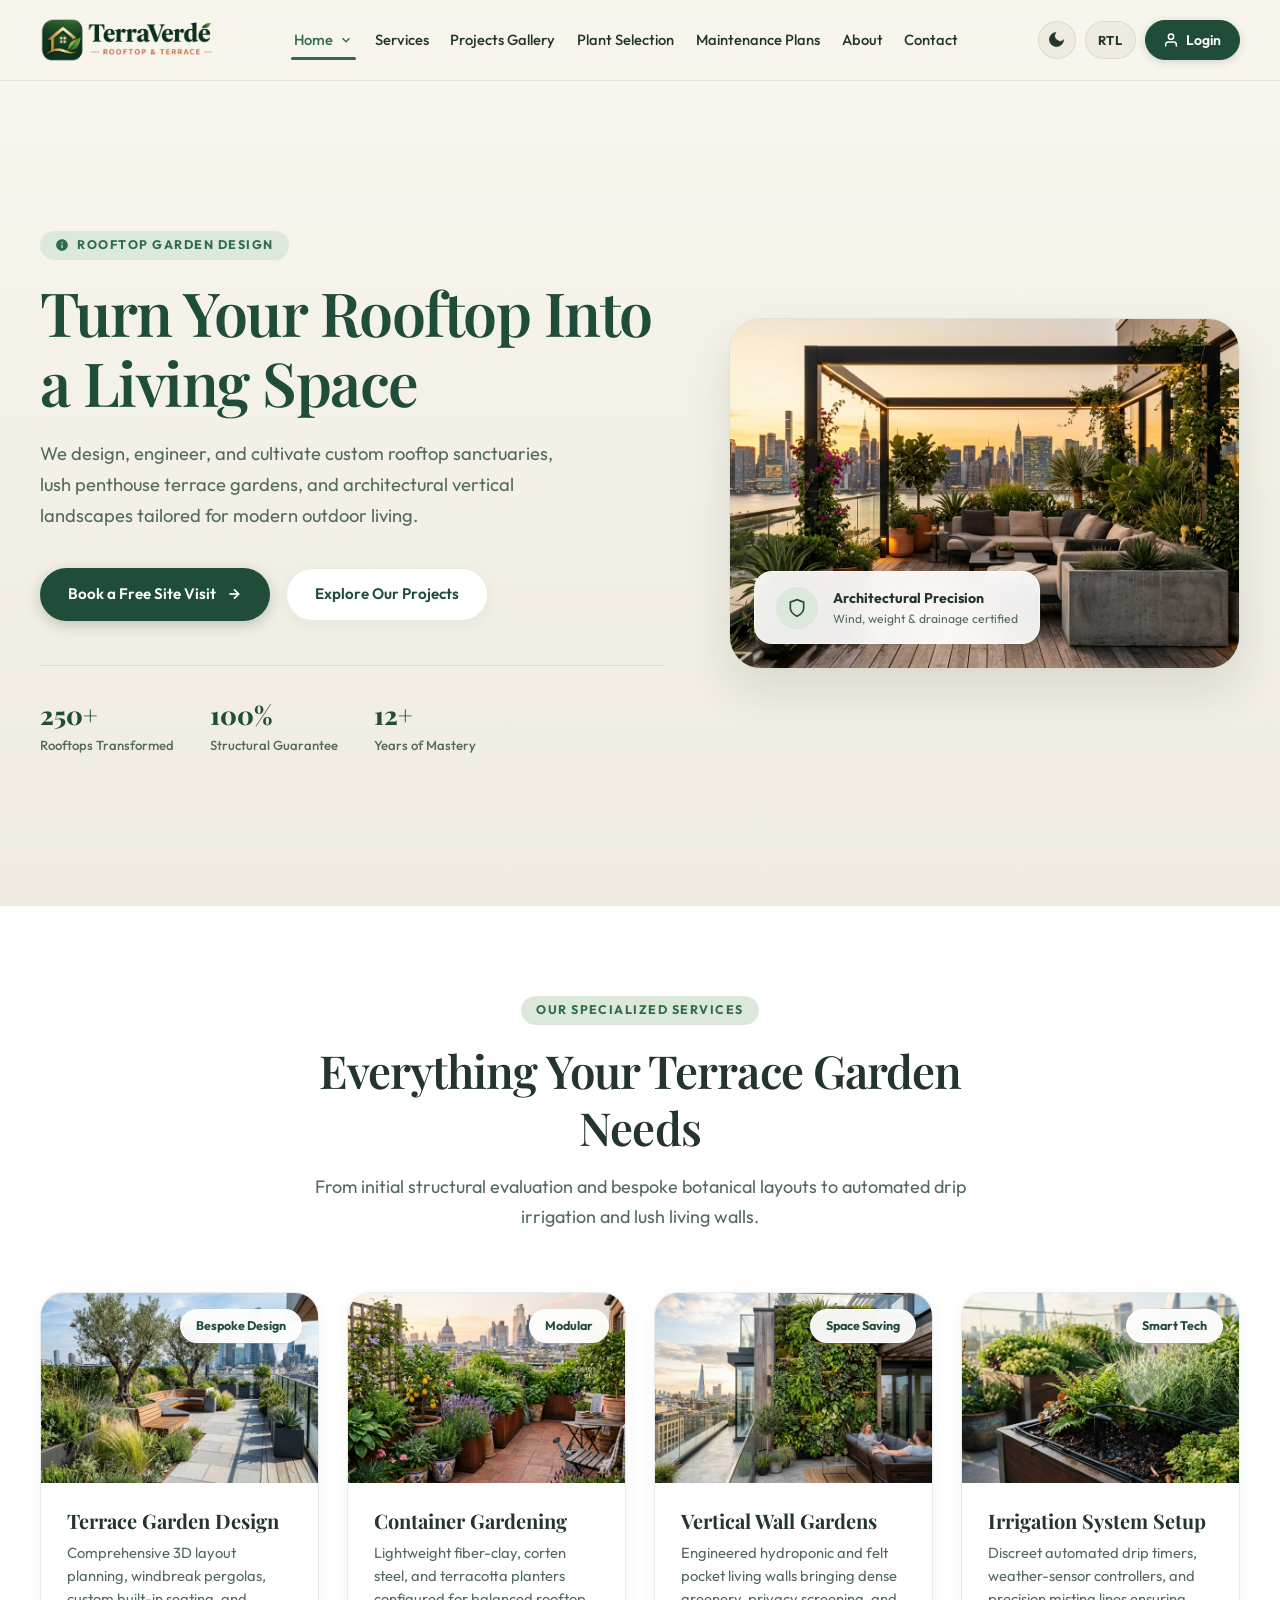
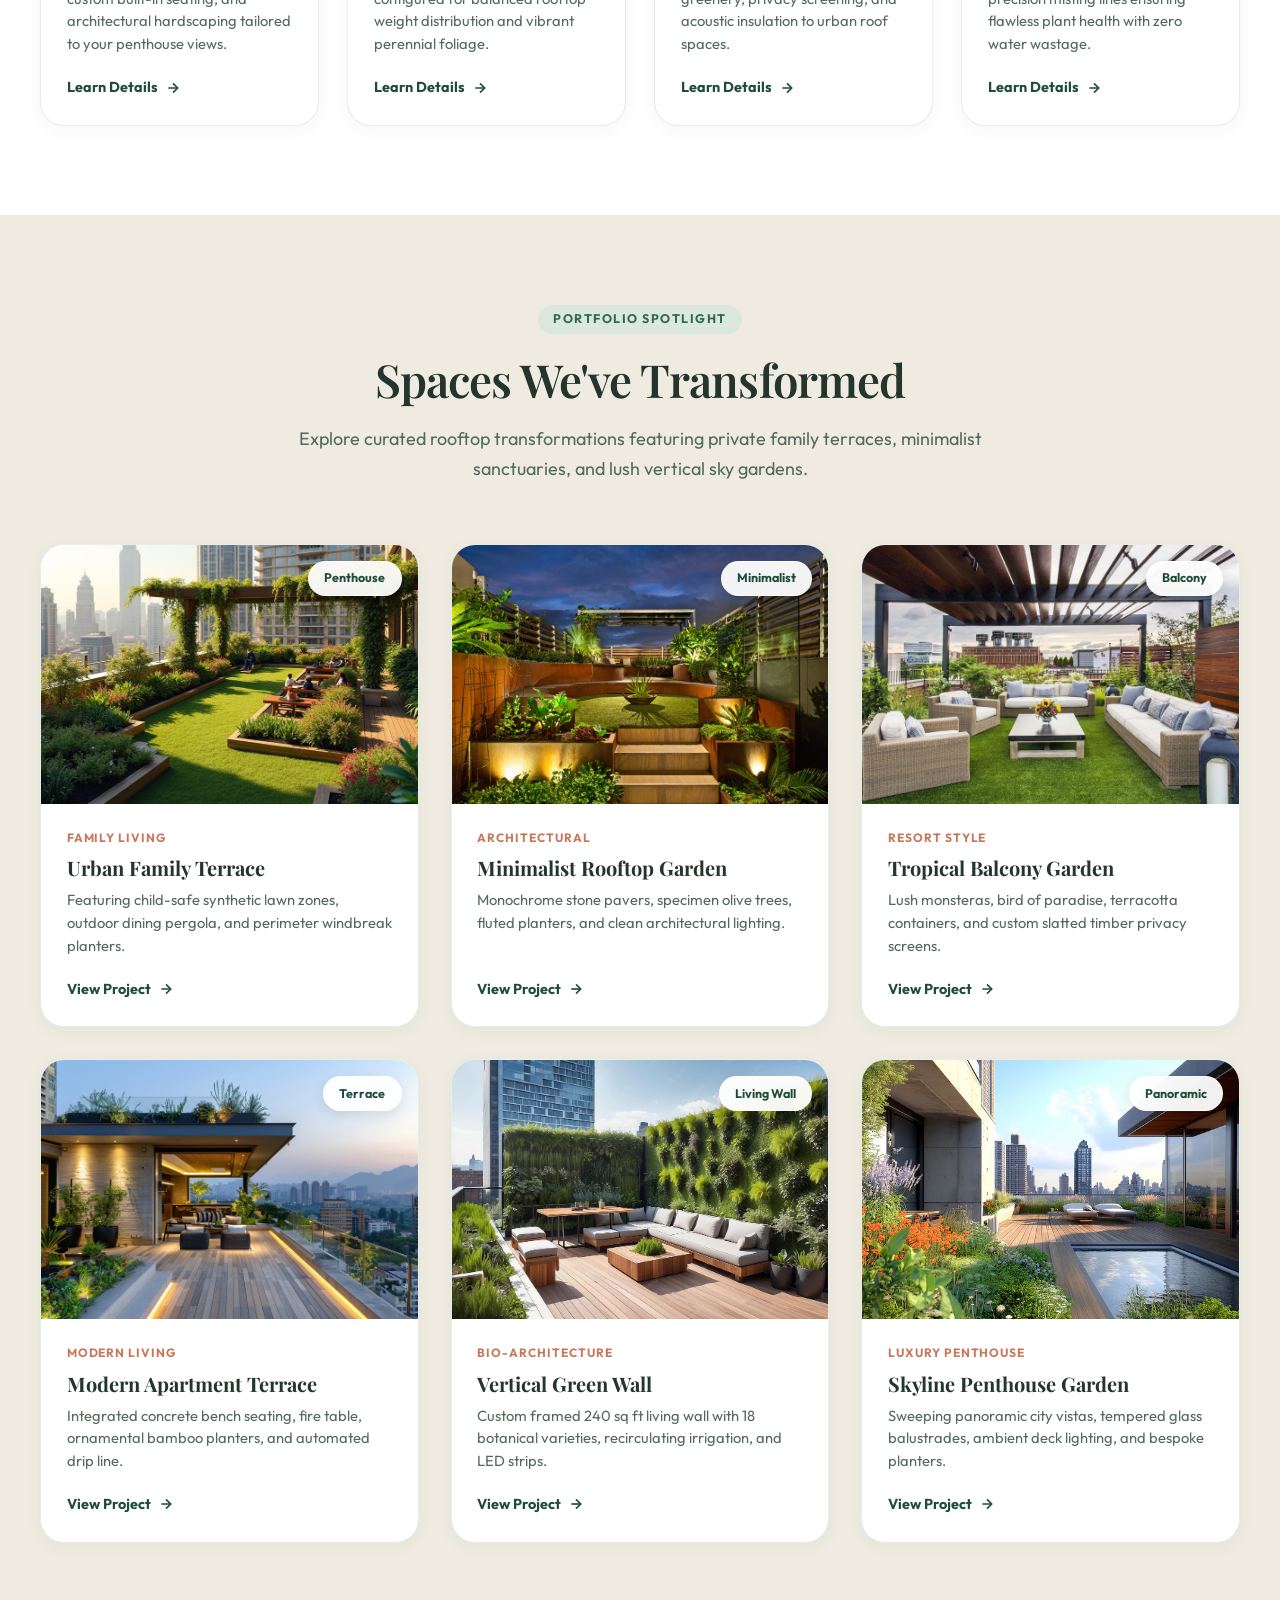
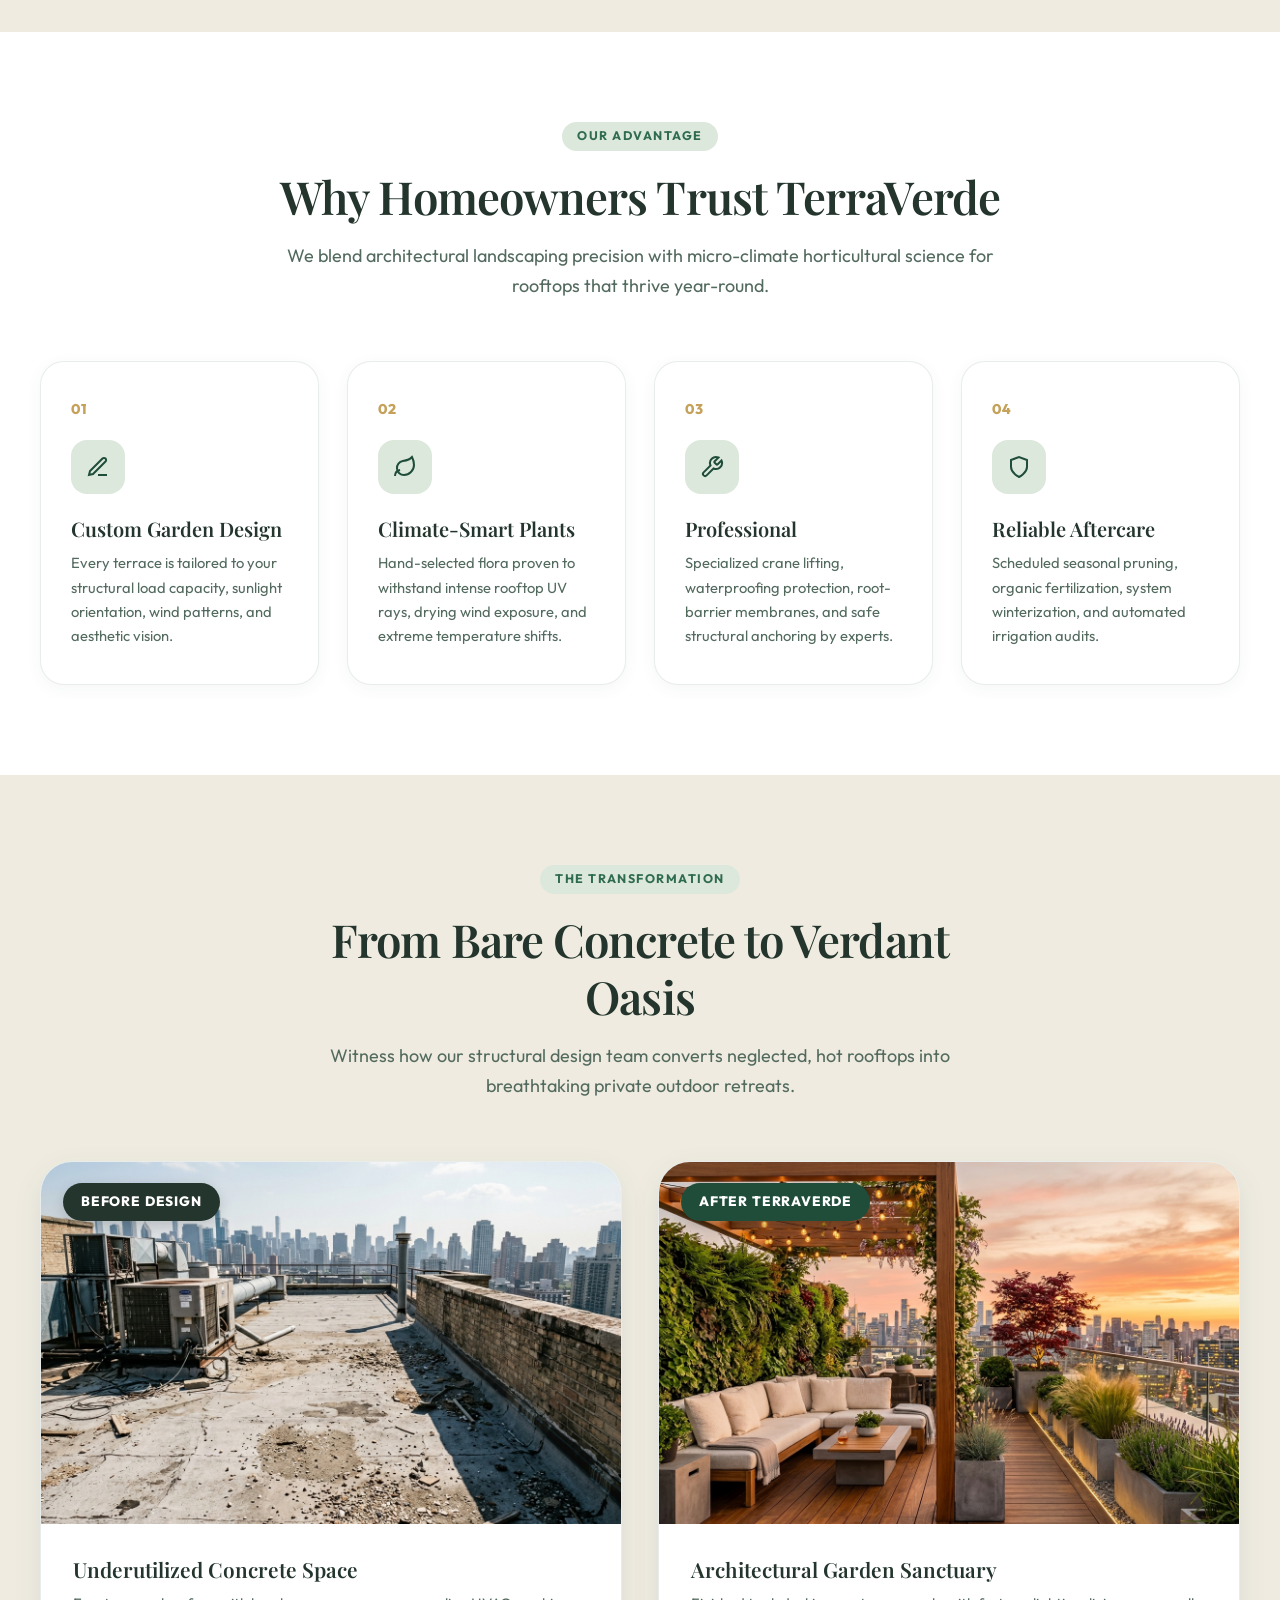
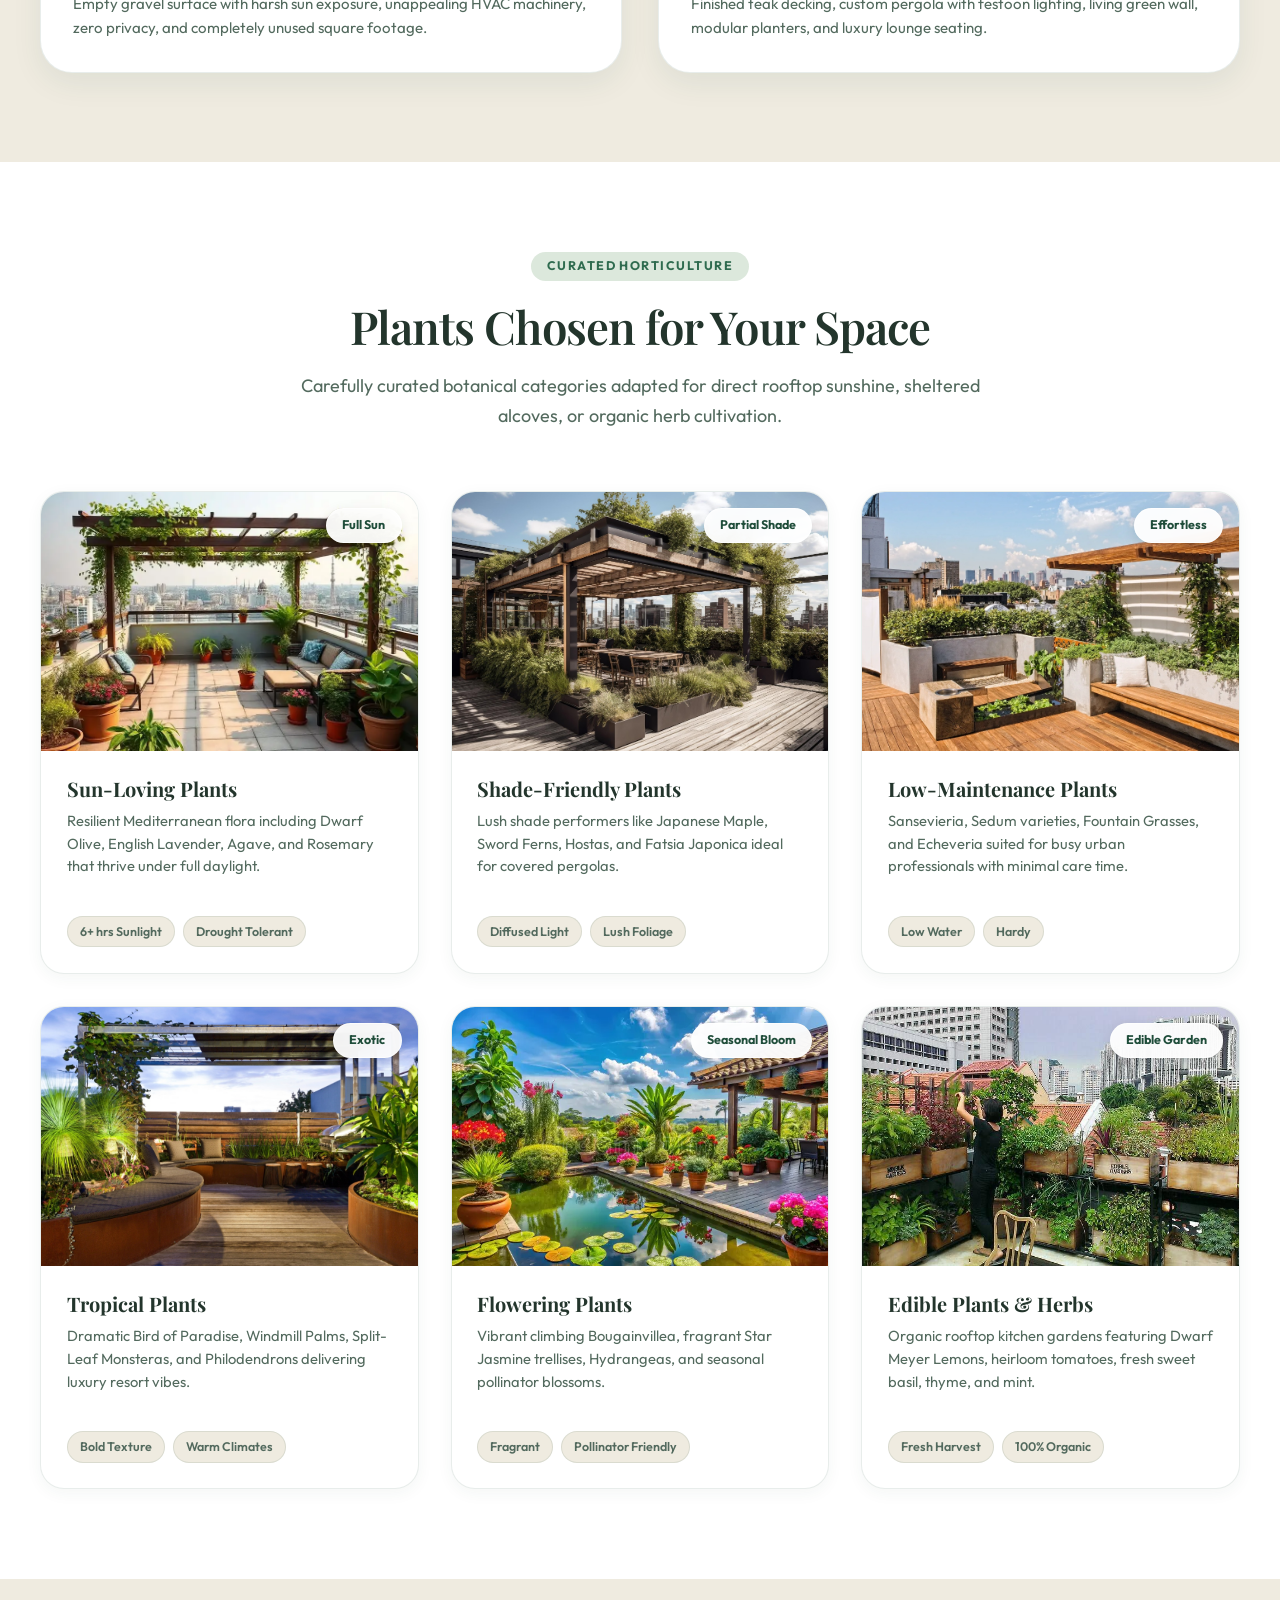
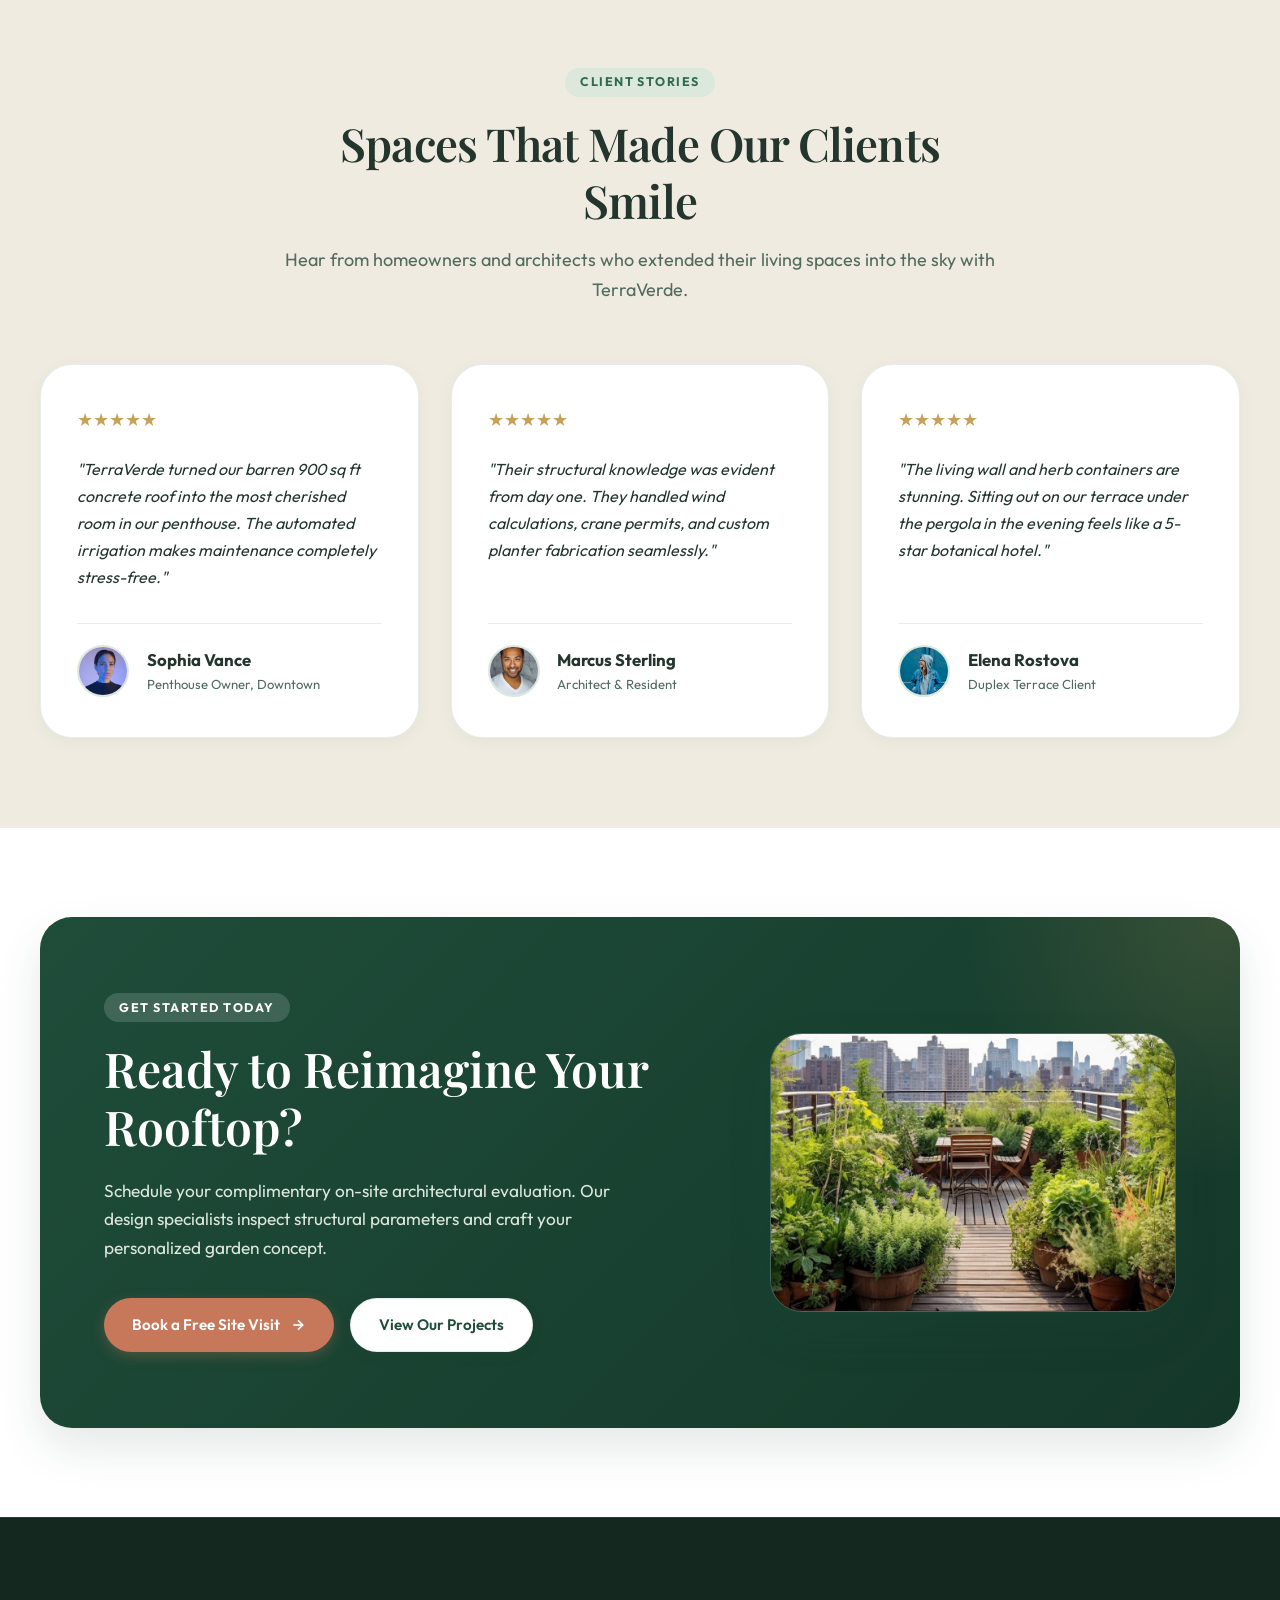
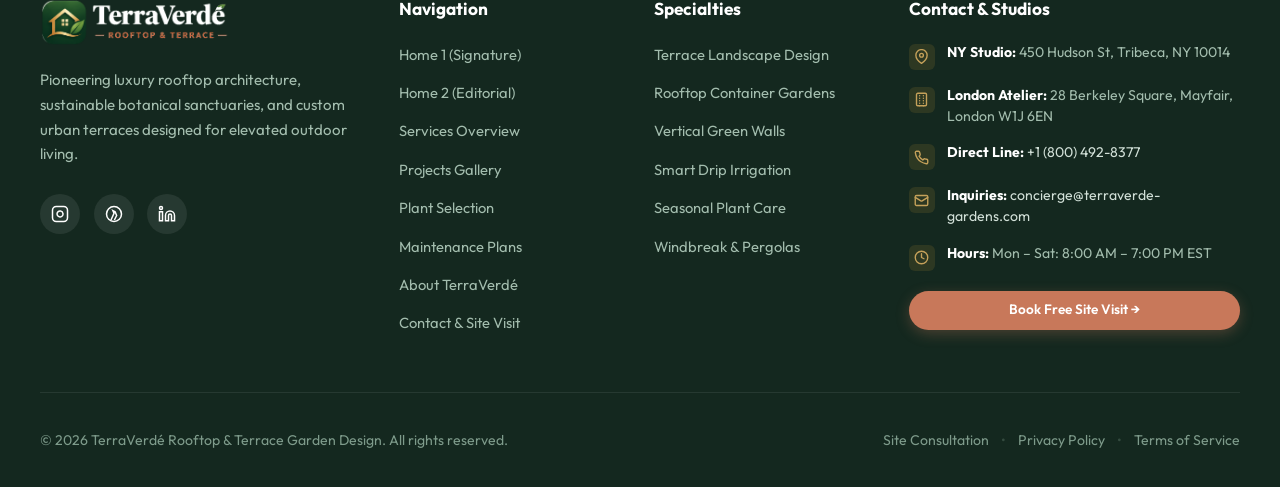
==== commit 43a097e5: "first commit" ====
--- a/index.html
+++ b/index.html
@@ -13,6 +13,58 @@
 </head>
 
 <body>
+
+  <!-- ==========================================================================
+       LUXURY BOTANICAL PRELOADER
+       ========================================================================== -->
+  <div class="tv-preloader" id="tvPreloader" role="status" aria-live="polite" aria-label="Loading TerraVerdé...">
+    <div class="tv-preloader-backdrop">
+      <div class="tv-preloader-orb tv-preloader-orb-1"></div>
+      <div class="tv-preloader-orb tv-preloader-orb-2"></div>
+      <div class="tv-preloader-orb tv-preloader-orb-3"></div>
+    </div>
+    
+    <div class="tv-preloader-content">
+      <div class="tv-preloader-emblem">
+        <div class="tv-preloader-ring"></div>
+        <div class="tv-preloader-ring-pulse"></div>
+        <div class="tv-preloader-icon-wrap">
+          <svg class="tv-preloader-leaf-svg" viewBox="0 0 64 64" fill="none" xmlns="http://www.w3.org/2000/svg">
+            <defs>
+              <linearGradient id="tvLeafGrad1" x1="0%" y1="100%" x2="100%" y2="0%">
+                <stop offset="0%" stop-color="#1F4D3A"/>
+                <stop offset="50%" stop-color="#2F6B4F"/>
+                <stop offset="100%" stop-color="#C5A15A"/>
+              </linearGradient>
+              <linearGradient id="tvGoldGrad1" x1="0%" y1="0%" x2="100%" y2="100%">
+                <stop offset="0%" stop-color="#DFC48A"/>
+                <stop offset="100%" stop-color="#C5A15A"/>
+              </linearGradient>
+            </defs>
+            <path class="tv-path-stem" d="M32 58 V22" stroke="url(#tvLeafGrad1)" stroke-width="3" stroke-linecap="round"/>
+            <path class="tv-path-leaf-left" d="M32 38 C22 38 16 30 16 20 C24 20 32 26 32 38 Z" fill="url(#tvLeafGrad1)" fill-opacity="0.25" stroke="url(#tvGoldGrad1)" stroke-width="2.2" stroke-linejoin="round"/>
+            <path class="tv-path-leaf-right" d="M32 28 C42 28 48 20 48 10 C40 10 32 16 32 28 Z" fill="url(#tvLeafGrad1)" fill-opacity="0.35" stroke="url(#tvGoldGrad1)" stroke-width="2.2" stroke-linejoin="round"/>
+            <circle class="tv-path-bud" cx="32" cy="12" r="3.5" fill="url(#tvGoldGrad1)"/>
+          </svg>
+        </div>
+      </div>
+
+      <div class="tv-preloader-brand">
+        <h2 class="tv-preloader-title">TERRAVERDÉ</h2>
+        <span class="tv-preloader-subtitle">Rooftop &amp; Terrace Architecture</span>
+      </div>
+
+      <div class="tv-preloader-progress-wrap">
+        <div class="tv-preloader-progress-bar">
+          <div class="tv-preloader-progress-fill" id="tvPreloaderFill"></div>
+        </div>
+        <div class="tv-preloader-meta">
+          <span class="tv-preloader-status" id="tvPreloaderStatus">Cultivating Sanctuary...</span>
+          <span class="tv-preloader-percent" id="tvPreloaderPercent">0%</span>
+        </div>
+      </div>
+    </div>
+  </div>
 
   <!-- ==========================================================================
        HEADER & NAVIGATION
@@ -136,14 +188,13 @@
           <button type="button" class="btn btn-secondary btn-sm theme-toggle-btn" style="flex: 1;">Toggle Theme</button>
           <button type="button" class="btn btn-secondary btn-sm rtl-toggle-btn" style="flex: 1;">RTL</button>
         </div>
-        <a href="login.html" class="btn btn-secondary btn-sm mobile-login-btn" style="width: 100%;">
+        <a href="login.html" class="btn btn-primary mobile-login-btn" style="width: 100%;">
           <svg width="16" height="16" viewBox="0 0 24 24" fill="none" stroke="currentColor" stroke-width="2">
             <path d="M20 21v-2a4 4 0 0 0-4-4H8a4 4 0 0 0-4 4v2"></path>
             <circle cx="12" cy="7" r="4"></circle>
           </svg>
           <span>Client Portal Login</span>
         </a>
-        <a href="contact.html" class="btn btn-primary" style="width: 100%;">Book a Free Site Visit</a>
       </div>
 
     </div>
--- a/assets/css/style.css
+++ b/assets/css/style.css
@@ -832,6 +832,26 @@
   align-items: center;
   justify-content: space-between;
   gap: 0.5rem;
+}
+
+.mobile-login-btn {
+  display: inline-flex;
+  align-items: center;
+  justify-content: center;
+  gap: 0.6rem;
+  padding: 0.85rem 1.25rem;
+  font-size: 0.95rem;
+  font-weight: 600;
+  border-radius: var(--radius-full);
+}
+
+.mobile-login-btn svg {
+  flex-shrink: 0;
+  transition: transform var(--transition);
+}
+
+.mobile-login-btn:hover svg {
+  transform: scale(1.1);
 }
 
 /* ==========================================================================
@@ -1775,17 +1795,22 @@
   background: var(--forest);
   color: var(--white);
   border-radius: var(--radius-xl);
-  padding: clamp(1.5rem, 2.5vw, 2rem);
+  padding: 1.25rem 1rem;
   box-shadow: 0 8px 24px rgba(27, 77, 62, 0.25);
   display: grid;
   grid-template-columns: repeat(3, 1fr);
-  gap: 1rem;
+  gap: 0.5rem;
   align-items: center;
   border: 1px solid rgba(255, 255, 255, 0.15);
+  width: 100%;
+  box-sizing: border-box;
 }
 
 .h2-metric-item {
   text-align: center;
+  padding: 0 0.35rem;
+  min-width: 0;
+  box-sizing: border-box;
 }
 
 .h2-metric-item:not(:last-child) {
@@ -1798,22 +1823,23 @@
 }
 
 .h2-metric-num {
-  font-size: clamp(1.4rem, 2.2vw, 1.85rem);
+  font-size: clamp(1.2rem, 1.8vw, 1.65rem);
   font-weight: 800;
   color: var(--warm-gold) !important;
-  line-height: 1.1;
-  margin-bottom: 0.35rem;
-  letter-spacing: -0.02em;
-  text-shadow: 0 2px 8px rgba(0, 0, 0, 0.2);
+  line-height: 1.15;
+  margin-bottom: 0.25rem;
+  letter-spacing: -0.01em;
+  white-space: nowrap;
 }
 
 .h2-metric-label {
-  font-size: 0.8rem;
+  font-size: clamp(0.72rem, 0.95vw, 0.8rem);
   font-weight: 600;
   color: #FFFFFF !important;
-  line-height: 1.35;
+  line-height: 1.25;
   opacity: 0.95;
-  letter-spacing: 0.01em;
+  word-break: normal;
+  overflow-wrap: break-word;
 }
 
 /* Home 2 Style Selector Cards */
@@ -4198,11 +4224,12 @@
   background: var(--bg-card);
   border: 1px solid var(--border-subtle);
   border-radius: var(--radius-xl);
-  padding: 2rem 1.75rem;
+  padding: 0;
+  overflow: hidden;
   box-shadow: var(--shadow-sm);
   display: flex;
   flex-direction: column;
-  transition: transform var(--transition), box-shadow var(--transition);
+  transition: transform var(--transition), box-shadow var(--transition), border-color var(--transition);
 }
 
 .about-pillar-card:hover {
@@ -4213,10 +4240,10 @@
 
 .about-pillar-media {
   width: 100%;
-  height: 160px;
-  border-radius: var(--radius-lg);
+  height: 190px;
+  border-radius: 0;
   overflow: hidden;
-  margin-bottom: 1.25rem;
+  margin-bottom: 0;
   background: var(--bg-surface-alt);
 }
 
@@ -4229,6 +4256,13 @@
 
 .about-pillar-card:hover .about-pillar-media img {
   transform: scale(1.05);
+}
+
+.about-pillar-body {
+  padding: 1.6rem 1.6rem 1.75rem;
+  display: flex;
+  flex-direction: column;
+  flex-grow: 1;
 }
 
 .about-pillar-icon {
@@ -4261,7 +4295,7 @@
 .about-pillar-title {
   font-size: 1.18rem;
   font-weight: 700;
-  margin-bottom: 0.5rem;
+  margin-bottom: 0.6rem;
   min-height: 2.6rem;
   display: flex;
   align-items: center;
@@ -4272,7 +4306,6 @@
   color: var(--text-muted);
   line-height: 1.55;
   margin: 0;
-  min-height: 4.8rem;
 }
 
 /* Section 4: Garden Experts (3 Cards) */
@@ -4653,29 +4686,42 @@
 
 .contact-form-grid {
   display: grid;
-  grid-template-columns: 1fr 1fr;
-  gap: 1.25rem;
+  grid-template-columns: repeat(2, 1fr);
+  column-gap: 1.5rem;
+  row-gap: 1.25rem;
   width: 100%;
+  align-items: start;
+  box-sizing: border-box;
 }
 
 .contact-form-grid .full-col {
-  grid-column: span 2;
+  grid-column: 1 / -1;
+  width: 100%;
 }
 
 .contact-form-group {
   display: flex;
   flex-direction: column;
-  gap: 0.4rem;
+  gap: 0.45rem;
   width: 100%;
+  min-width: 0;
+  margin: 0 !important;
+  padding: 0 !important;
   box-sizing: border-box;
 }
 
 .contact-label {
-  font-size: 0.84rem;
+  display: flex;
+  align-items: center;
+  font-size: 0.82rem;
   font-weight: 700;
   color: var(--text-main);
   text-transform: uppercase;
-  letter-spacing: 0.04em;
+  letter-spacing: 0.05em;
+  margin: 0 !important;
+  padding: 0 !important;
+  line-height: 1.2;
+  min-height: 1.1rem;
 }
 
 .contact-input,
@@ -4684,8 +4730,8 @@
   width: 100%;
   max-width: 100%;
   min-width: 0;
+  margin: 0 !important;
   box-sizing: border-box;
-  padding: 0.85rem 1.15rem;
   border-radius: var(--radius-sm);
   border: 1.5px solid var(--border-subtle);
   background: var(--bg-surface-alt);
@@ -4693,7 +4739,17 @@
   font-size: 0.94rem;
   font-family: inherit;
   outline: none;
-  transition: border-color var(--transition-fast), background-color var(--transition-fast);
+  transition: border-color var(--transition-fast), background-color var(--transition-fast), box-shadow var(--transition-fast);
+}
+
+.contact-input,
+.contact-select {
+  height: 50px;
+  min-height: 50px;
+  max-height: 50px;
+  padding: 0 1.15rem;
+  display: flex;
+  align-items: center;
 }
 
 .contact-input:focus,
@@ -4701,11 +4757,13 @@
 .contact-textarea:focus {
   border-color: var(--forest);
   background: var(--bg-surface);
+  box-shadow: 0 0 0 3px rgba(31, 77, 58, 0.12);
 }
 
 .contact-textarea {
   resize: vertical;
-  min-height: 120px;
+  min-height: 130px;
+  padding: 0.95rem 1.15rem;
 }
 
 /* Section 4: What Happens After You Book (4-Step Workflow Grid) */
@@ -4835,25 +4893,38 @@
 
 .tv-hidden-select {
   position: absolute !important;
-  opacity: 0 !important;
+  top: 0 !important;
+  left: 0 !important;
   width: 0 !important;
   height: 0 !important;
+  min-width: 0 !important;
+  max-width: 0 !important;
+  min-height: 0 !important;
+  max-height: 0 !important;
+  padding: 0 !important;
+  margin: 0 !important;
+  border: 0 !important;
+  opacity: 0 !important;
   pointer-events: none !important;
+  z-index: -10 !important;
   clip: rect(0, 0, 0, 0) !important;
-  border: 0 !important;
-  margin: -1px !important;
-  padding: 0 !important;
   overflow: hidden !important;
+  appearance: none !important;
+  -webkit-appearance: none !important;
 }
 
 .tv-select-trigger {
   width: 100%;
-  padding: 0.8rem 1.15rem;
+  max-width: 100%;
+  height: 50px;
+  min-height: 50px;
+  max-height: 50px;
+  padding: 0 1.15rem;
   border-radius: var(--radius-sm);
   background: var(--bg-surface-alt);
   border: 1.5px solid var(--border-subtle);
   color: var(--text-main);
-  font-size: 0.92rem;
+  font-size: 0.94rem;
   font-family: inherit;
   display: flex;
   align-items: center;
@@ -4861,7 +4932,8 @@
   cursor: pointer;
   box-sizing: border-box;
   text-align: left;
-  transition: all var(--transition-fast);
+  outline: none;
+  transition: border-color var(--transition-fast), background-color var(--transition-fast), box-shadow var(--transition-fast);
 }
 
 [dir="rtl"] .tv-select-trigger {
@@ -4869,9 +4941,11 @@
 }
 
 .tv-select-trigger:hover,
+.tv-select-trigger:focus,
 .tv-custom-select-wrap.open .tv-select-trigger {
   border-color: var(--forest);
   background: var(--bg-surface);
+  box-shadow: 0 0 0 3px rgba(31, 77, 58, 0.12);
 }
 
 .tv-select-trigger-text {
@@ -4973,10 +5047,12 @@
 }
 
 [data-theme="dark"] .tv-select-trigger:hover,
+[data-theme="dark"] .tv-select-trigger:focus,
 [data-theme="dark"] .tv-custom-select-wrap.open .tv-select-trigger,
 .gal-site-visit-card .tv-custom-select-wrap.open .tv-select-trigger {
   border-color: var(--warm-gold) !important;
   background: rgba(255, 255, 255, 0.18) !important;
+  box-shadow: 0 0 0 3px rgba(197, 161, 90, 0.25) !important;
 }
 
 [data-theme="dark"] .tv-select-chevron,
@@ -5024,28 +5100,51 @@
   box-sizing: border-box;
 }
 
-.tv-hidden-date-input {
+.tv-hidden-date-input,
+input[type="date"].tv-hidden-date-input,
+input.tv-hidden-date-input {
+  display: none !important;
   position: absolute !important;
-  opacity: 0 !important;
+  top: 0 !important;
+  left: 0 !important;
   width: 0 !important;
   height: 0 !important;
+  min-width: 0 !important;
+  max-width: 0 !important;
+  min-height: 0 !important;
+  max-height: 0 !important;
+  padding: 0 !important;
+  margin: 0 !important;
+  border: 0 !important;
+  opacity: 0 !important;
   pointer-events: none !important;
+  z-index: -10 !important;
   clip: rect(0, 0, 0, 0) !important;
-  border: 0 !important;
-  margin: -1px !important;
-  padding: 0 !important;
   overflow: hidden !important;
+  appearance: none !important;
+  -webkit-appearance: none !important;
+  visibility: hidden !important;
+}
+
+.tv-hidden-date-input::-webkit-calendar-picker-indicator,
+.tv-hidden-date-input::-webkit-inner-spin-button,
+.tv-hidden-date-input::-webkit-clear-button {
+  display: none !important;
+  -webkit-appearance: none !important;
 }
 
 .tv-datepicker-trigger {
   width: 100%;
-  min-height: 48px;
-  padding: 0.8rem 1.15rem;
+  max-width: 100%;
+  height: 50px;
+  min-height: 50px;
+  max-height: 50px;
+  padding: 0 1.15rem;
   border-radius: var(--radius-sm);
   background: var(--bg-surface-alt);
   border: 1.5px solid var(--border-subtle);
   color: var(--text-main);
-  font-size: 0.92rem;
+  font-size: 0.94rem;
   font-family: inherit;
   display: flex;
   align-items: center;
@@ -5053,7 +5152,8 @@
   cursor: pointer;
   box-sizing: border-box;
   text-align: left;
-  transition: all var(--transition-fast);
+  outline: none;
+  transition: border-color var(--transition-fast), background-color var(--transition-fast), box-shadow var(--transition-fast);
 }
 
 [dir="rtl"] .tv-datepicker-trigger {
@@ -5061,9 +5161,11 @@
 }
 
 .tv-datepicker-trigger:hover,
+.tv-datepicker-trigger:focus,
 .tv-custom-datepicker-wrap.open .tv-datepicker-trigger {
   border-color: var(--forest);
   background: var(--bg-surface);
+  box-shadow: 0 0 0 3px rgba(31, 77, 58, 0.12);
 }
 
 .tv-datepicker-trigger-text {
@@ -5261,9 +5363,13 @@
 }
 
 [data-theme="dark"] .tv-datepicker-icon,
+[data-theme="dark"] .tv-datepicker-icon svg,
 .gal-site-visit-card .tv-datepicker-icon,
-.dark-card-datepicker .tv-datepicker-icon {
-  color: var(--warm-gold) !important;
+.gal-site-visit-card .tv-datepicker-icon svg,
+.dark-card-datepicker .tv-datepicker-icon,
+.dark-card-datepicker .tv-datepicker-icon svg {
+  color: #FFFFFF !important;
+  stroke: #FFFFFF !important;
 }
 
 [data-theme="dark"] .tv-datepicker-dropdown,
@@ -5327,7 +5433,7 @@
 }
 
 /* Date Picker (Calendar Icon Positioned on Far Right at right: 1.15rem, Matching Dropdown Arrows) */
-input[type="date"] {
+input[type="date"]:not(.tv-hidden-date-input) {
   position: relative !important;
   display: flex !important;
   align-items: center !important;
@@ -5340,8 +5446,8 @@
   cursor: pointer;
 }
 
-input[type="date"]::-webkit-datetime-edit,
-input[type="date"]::-webkit-datetime-edit-fields-wrapper {
+input[type="date"]:not(.tv-hidden-date-input)::-webkit-datetime-edit,
+input[type="date"]:not(.tv-hidden-date-input)::-webkit-datetime-edit-fields-wrapper {
   display: flex !important;
   align-items: center !important;
   flex: 1 1 auto !important;
@@ -5349,7 +5455,7 @@
   margin: 0 !important;
 }
 
-input[type="date"]::-webkit-calendar-picker-indicator {
+input[type="date"]:not(.tv-hidden-date-input)::-webkit-calendar-picker-indicator {
   position: absolute !important;
   right: 1.15rem !important;
   top: 50% !important;
@@ -5365,38 +5471,38 @@
   transition: opacity var(--transition-fast), filter var(--transition-fast), transform var(--transition-fast) !important;
 }
 
-input[type="date"]::-webkit-calendar-picker-indicator:hover {
+input[type="date"]:not(.tv-hidden-date-input)::-webkit-calendar-picker-indicator:hover {
   opacity: 1 !important;
   transform: translateY(-50%) scale(1.1) !important;
 }
 
 /* Dark Mode: Pure White Calendar Icon */
-[data-theme="dark"] input[type="date"],
-[data-theme="dark"] .contact-input[type="date"],
-html[data-theme="dark"] input[type="date"],
-html[data-theme="dark"] .contact-input[type="date"],
-body[data-theme="dark"] input[type="date"],
-body[data-theme="dark"] .contact-input[type="date"] {
+[data-theme="dark"] input[type="date"]:not(.tv-hidden-date-input),
+[data-theme="dark"] .contact-input[type="date"]:not(.tv-hidden-date-input),
+html[data-theme="dark"] input[type="date"]:not(.tv-hidden-date-input),
+html[data-theme="dark"] .contact-input[type="date"]:not(.tv-hidden-date-input),
+body[data-theme="dark"] input[type="date"]:not(.tv-hidden-date-input),
+body[data-theme="dark"] .contact-input[type="date"]:not(.tv-hidden-date-input) {
   color-scheme: dark !important;
   color: #FFFFFF !important;
 }
 
-[data-theme="dark"] input[type="date"]::-webkit-calendar-picker-indicator,
-[data-theme="dark"] .contact-input[type="date"]::-webkit-calendar-picker-indicator,
-[data-theme="dark"] input.contact-input[type="date"]::-webkit-calendar-picker-indicator,
-html[data-theme="dark"] input[type="date"]::-webkit-calendar-picker-indicator,
-html[data-theme="dark"] .contact-input[type="date"]::-webkit-calendar-picker-indicator,
-body[data-theme="dark"] input[type="date"]::-webkit-calendar-picker-indicator,
-body[data-theme="dark"] .contact-input[type="date"]::-webkit-calendar-picker-indicator {
+[data-theme="dark"] input[type="date"]:not(.tv-hidden-date-input)::-webkit-calendar-picker-indicator,
+[data-theme="dark"] .contact-input[type="date"]:not(.tv-hidden-date-input)::-webkit-calendar-picker-indicator,
+[data-theme="dark"] input.contact-input[type="date"]:not(.tv-hidden-date-input)::-webkit-calendar-picker-indicator,
+html[data-theme="dark"] input[type="date"]:not(.tv-hidden-date-input)::-webkit-calendar-picker-indicator,
+html[data-theme="dark"] .contact-input[type="date"]:not(.tv-hidden-date-input)::-webkit-calendar-picker-indicator,
+body[data-theme="dark"] input[type="date"]:not(.tv-hidden-date-input)::-webkit-calendar-picker-indicator,
+body[data-theme="dark"] .contact-input[type="date"]:not(.tv-hidden-date-input)::-webkit-calendar-picker-indicator {
   filter: brightness(0) invert(1) !important;
   opacity: 1 !important;
   cursor: pointer !important;
 }
 
-[data-theme="dark"] input[type="date"]::-webkit-calendar-picker-indicator:hover,
-[data-theme="dark"] .contact-input[type="date"]::-webkit-calendar-picker-indicator:hover,
-html[data-theme="dark"] input[type="date"]::-webkit-calendar-picker-indicator:hover,
-body[data-theme="dark"] input[type="date"]::-webkit-calendar-picker-indicator:hover {
+[data-theme="dark"] input[type="date"]:not(.tv-hidden-date-input)::-webkit-calendar-picker-indicator:hover,
+[data-theme="dark"] .contact-input[type="date"]:not(.tv-hidden-date-input)::-webkit-calendar-picker-indicator:hover,
+html[data-theme="dark"] input[type="date"]:not(.tv-hidden-date-input)::-webkit-calendar-picker-indicator:hover,
+body[data-theme="dark"] input[type="date"]:not(.tv-hidden-date-input)::-webkit-calendar-picker-indicator:hover {
   filter: brightness(0) invert(1) drop-shadow(0 0 5px rgba(255, 255, 255, 0.8)) !important;
   opacity: 1 !important;
   transform: translateY(-50%) scale(1.15) !important;
@@ -5432,38 +5538,80 @@
   width: 100%;
 }
 
+.mobile-controls-row .btn,
+.mobile-drawer-footer .theme-toggle-btn,
+.mobile-drawer-footer .rtl-toggle-btn,
 .mobile-control-item {
   flex: 1;
-  display: inline-flex;
-  align-items: center;
-  justify-content: center;
-  gap: 0.5rem;
-  padding: 0.75rem 0.85rem;
-  border-radius: var(--radius-md);
-  border: 1.5px solid var(--border-subtle);
-  background: var(--bg-surface-alt);
-  color: var(--text-main);
-  font-size: 0.86rem;
-  font-weight: 700;
+  display: inline-flex !important;
+  align-items: center !important;
+  justify-content: center !important;
+  gap: 0.55rem !important;
+  height: 44px !important;
+  min-height: 44px !important;
+  padding: 0 1rem !important;
+  border-radius: 9999px !important;
+  border: 1.5px solid var(--border-subtle) !important;
+  background: var(--bg-surface-alt) !important;
+  color: var(--text-main) !important;
+  font-size: 0.88rem !important;
+  font-weight: 700 !important;
+  line-height: 1 !important;
   cursor: pointer;
   transition: all var(--transition-fast);
   white-space: nowrap;
-}
-
+  box-sizing: border-box !important;
+}
+
+.mobile-controls-row .btn svg,
+.mobile-drawer-footer .theme-toggle-btn svg,
+.mobile-drawer-footer .rtl-toggle-btn svg,
 .mobile-control-item svg {
-  flex-shrink: 0;
-}
-
+  width: 19px !important;
+  height: 19px !important;
+  flex-shrink: 0 !important;
+  display: inline-block !important;
+  vertical-align: middle !important;
+  transition: transform var(--transition-fast), color var(--transition-fast);
+}
+
+.mobile-controls-row .btn span,
+.mobile-drawer-footer .theme-toggle-btn span,
+.mobile-drawer-footer .rtl-toggle-btn span,
+.mobile-control-item span {
+  display: inline-block;
+  line-height: 1;
+}
+
+.mobile-controls-row .btn:hover,
+.mobile-drawer-footer .theme-toggle-btn:hover,
+.mobile-drawer-footer .rtl-toggle-btn:hover,
 .mobile-control-item:hover {
-  border-color: var(--forest);
-  background: var(--light-sage);
-  color: var(--forest);
-}
-
+  border-color: var(--forest) !important;
+  background: var(--light-sage) !important;
+  color: var(--forest) !important;
+}
+
+[data-theme="dark"] .mobile-controls-row .btn,
+[data-theme="dark"] .mobile-drawer-footer .theme-toggle-btn,
+[data-theme="dark"] .mobile-drawer-footer .rtl-toggle-btn,
+[data-theme="dark"] .mobile-control-item {
+  background: rgba(255, 255, 255, 0.08) !important;
+  border-color: rgba(255, 255, 255, 0.18) !important;
+  color: #FFFFFF !important;
+}
+
+[data-theme="dark"] .mobile-controls-row .btn:hover,
+[data-theme="dark"] .mobile-drawer-footer .theme-toggle-btn:hover,
+[data-theme="dark"] .mobile-drawer-footer .rtl-toggle-btn:hover,
 [data-theme="dark"] .mobile-control-item:hover {
-  border-color: var(--warm-gold);
-  background: var(--bg-highlight);
-  color: var(--warm-gold);
+  border-color: var(--warm-gold) !important;
+  background: rgba(197, 161, 90, 0.2) !important;
+  color: var(--warm-gold) !important;
+}
+
+[data-theme="dark"] .theme-toggle-btn.theme-dark-active svg {
+  color: #F7C948 !important;
 }
 
 
@@ -6304,5 +6452,426 @@
   stroke: var(--warm-gold) !important;
 }
 
-
-
+/* ==========================================================================
+   LUXURY BOTANICAL PRELOADER (Ultra-Refined, Responsive & Animated)
+   ========================================================================== */
+body.tv-loading {
+  overflow: hidden !important;
+}
+
+.tv-preloader {
+  position: fixed;
+  inset: 0;
+  z-index: 999999;
+  width: 100%;
+  height: 100%;
+  background-color: var(--bg-main);
+  background-image: 
+    radial-gradient(circle at 50% 40%, rgba(197, 161, 90, 0.08) 0%, transparent 60%),
+    radial-gradient(circle at 20% 80%, rgba(31, 77, 58, 0.06) 0%, transparent 50%),
+    radial-gradient(circle at 80% 20%, rgba(47, 107, 79, 0.06) 0%, transparent 50%);
+  display: flex;
+  align-items: center;
+  justify-content: center;
+  padding: 1.5rem;
+  box-sizing: border-box;
+  opacity: 1;
+  visibility: visible;
+  transition: opacity 0.65s cubic-bezier(0.16, 1, 0.3, 1), 
+              visibility 0.65s cubic-bezier(0.16, 1, 0.3, 1),
+              transform 0.65s cubic-bezier(0.16, 1, 0.3, 1);
+  will-change: opacity, transform, visibility;
+}
+
+.tv-preloader.tv-preloader-hidden {
+  opacity: 0;
+  visibility: hidden;
+  pointer-events: none;
+  transform: scale(1.03);
+}
+
+/* Ambient Floating Glow Orbs */
+.tv-preloader-backdrop {
+  position: absolute;
+  inset: 0;
+  overflow: hidden;
+  pointer-events: none;
+}
+
+.tv-preloader-orb {
+  position: absolute;
+  border-radius: 50%;
+  filter: blur(70px);
+  opacity: 0.5;
+  animation: tvOrbFloat 8s ease-in-out infinite alternate;
+}
+
+.tv-preloader-orb-1 {
+  width: 280px;
+  height: 280px;
+  background: radial-gradient(circle, rgba(197, 161, 90, 0.25) 0%, transparent 70%);
+  top: 20%;
+  left: 30%;
+  animation-delay: 0s;
+}
+
+.tv-preloader-orb-2 {
+  width: 320px;
+  height: 320px;
+  background: radial-gradient(circle, rgba(31, 77, 58, 0.22) 0%, transparent 70%);
+  bottom: 25%;
+  right: 28%;
+  animation-delay: -3s;
+}
+
+.tv-preloader-orb-3 {
+  width: 200px;
+  height: 200px;
+  background: radial-gradient(circle, rgba(200, 120, 90, 0.15) 0%, transparent 70%);
+  top: 60%;
+  left: 20%;
+  animation-delay: -5s;
+}
+
+@keyframes tvOrbFloat {
+  0% { transform: translate(0, 0) scale(1); }
+  50% { transform: translate(25px, -20px) scale(1.08); }
+  100% { transform: translate(-20px, 20px) scale(0.95); }
+}
+
+/* Preloader Central Card / Content */
+.tv-preloader-content {
+  position: relative;
+  z-index: 2;
+  display: flex;
+  flex-direction: column;
+  align-items: center;
+  text-align: center;
+  max-width: 420px;
+  width: 100%;
+  padding: 2.2rem 2rem;
+  background: rgba(255, 255, 255, 0.45);
+  backdrop-filter: blur(16px);
+  -webkit-backdrop-filter: blur(16px);
+  border: 1px solid rgba(197, 161, 90, 0.22);
+  border-radius: var(--radius-xl);
+  box-shadow: 
+    0 20px 50px rgba(31, 77, 58, 0.08),
+    0 0 0 1px rgba(255, 255, 255, 0.6) inset;
+  animation: tvCardPop 0.8s cubic-bezier(0.16, 1, 0.3, 1) both;
+}
+
+@keyframes tvCardPop {
+  0% {
+    opacity: 0;
+    transform: translateY(20px) scale(0.96);
+  }
+  100% {
+    opacity: 1;
+    transform: translateY(0) scale(1);
+  }
+}
+
+/* Botanical Emblem Container */
+.tv-preloader-emblem {
+  position: relative;
+  width: 105px;
+  height: 105px;
+  display: flex;
+  align-items: center;
+  justify-content: center;
+  margin-bottom: 1.5rem;
+}
+
+/* Outer Spinning Ring */
+.tv-preloader-ring {
+  position: absolute;
+  inset: 0;
+  border-radius: 50%;
+  border: 2px dashed rgba(197, 161, 90, 0.45);
+  border-top-color: var(--warm-gold);
+  border-right-color: var(--forest);
+  animation: tvSpin 6s linear infinite;
+}
+
+.tv-preloader-ring-pulse {
+  position: absolute;
+  inset: -6px;
+  border-radius: 50%;
+  border: 1px solid rgba(197, 161, 90, 0.2);
+  box-shadow: 0 0 25px rgba(197, 161, 90, 0.2);
+  animation: tvPulseRing 2.4s ease-in-out infinite alternate;
+}
+
+@keyframes tvSpin {
+  100% { transform: rotate(360deg); }
+}
+
+@keyframes tvPulseRing {
+  0% { transform: scale(0.95); opacity: 0.4; }
+  100% { transform: scale(1.08); opacity: 0.9; }
+}
+
+/* Icon / SVG Leaf Animation */
+.tv-preloader-icon-wrap {
+  position: relative;
+  width: 72px;
+  height: 72px;
+  background: radial-gradient(circle, var(--bg-surface) 60%, var(--light-sage) 100%);
+  border-radius: 50%;
+  display: flex;
+  align-items: center;
+  justify-content: center;
+  box-shadow: 0 6px 18px rgba(31, 77, 58, 0.12);
+  border: 1px solid rgba(197, 161, 90, 0.3);
+}
+
+.tv-preloader-leaf-svg {
+  width: 44px;
+  height: 44px;
+  display: block;
+}
+
+.tv-path-stem {
+  stroke-dasharray: 40;
+  stroke-dashoffset: 40;
+  animation: tvDrawStem 1.4s cubic-bezier(0.16, 1, 0.3, 1) forwards;
+}
+
+.tv-path-leaf-left {
+  transform-origin: 32px 38px;
+  animation: tvGrowLeafLeft 1.2s 0.3s cubic-bezier(0.34, 1.56, 0.64, 1) both;
+}
+
+.tv-path-leaf-right {
+  transform-origin: 32px 28px;
+  animation: tvGrowLeafRight 1.2s 0.5s cubic-bezier(0.34, 1.56, 0.64, 1) both;
+}
+
+.tv-path-bud {
+  transform-origin: 32px 12px;
+  animation: tvBudPulse 1.8s ease-in-out infinite alternate;
+}
+
+@keyframes tvDrawStem {
+  to { stroke-dashoffset: 0; }
+}
+
+@keyframes tvGrowLeafLeft {
+  0% { transform: scale(0) rotate(-20deg); opacity: 0; }
+  100% { transform: scale(1) rotate(0deg); opacity: 1; }
+}
+
+@keyframes tvGrowLeafRight {
+  0% { transform: scale(0) rotate(20deg); opacity: 0; }
+  100% { transform: scale(1) rotate(0deg); opacity: 1; }
+}
+
+@keyframes tvBudPulse {
+  0% { transform: scale(0.85); filter: drop-shadow(0 0 2px rgba(197, 161, 90, 0.4)); }
+  100% { transform: scale(1.2); filter: drop-shadow(0 0 8px rgba(197, 161, 90, 0.9)); }
+}
+
+/* Brand Title & Subtitle */
+.tv-preloader-brand {
+  margin-bottom: 1.4rem;
+}
+
+.tv-preloader-title {
+  font-family: var(--font-serif);
+  font-size: clamp(1.4rem, 4vw, 1.75rem);
+  font-weight: 700;
+  letter-spacing: 0.22em;
+  text-transform: uppercase;
+  margin: 0 0 0.35rem 0;
+  background: linear-gradient(135deg, var(--forest-dark) 0%, var(--warm-gold) 60%, var(--forest) 100%);
+  background-size: 200% auto;
+  -webkit-background-clip: text;
+  -webkit-text-fill-color: transparent;
+  animation: tvTextShimmer 3s ease-in-out infinite alternate;
+}
+
+@keyframes tvTextShimmer {
+  0% { background-position: 0% 50%; }
+  100% { background-position: 100% 50%; }
+}
+
+.tv-preloader-subtitle {
+  font-family: var(--font-sans);
+  font-size: 0.78rem;
+  font-weight: 500;
+  letter-spacing: 0.16em;
+  text-transform: uppercase;
+  color: var(--text-muted);
+  display: block;
+}
+
+/* Progress Wrap */
+.tv-preloader-progress-wrap {
+  width: 100%;
+  display: flex;
+  flex-direction: column;
+  gap: 0.65rem;
+}
+
+.tv-preloader-progress-bar {
+  width: 100%;
+  height: 6px;
+  background: rgba(31, 77, 58, 0.1);
+  border-radius: var(--radius-full);
+  overflow: hidden;
+  position: relative;
+  box-shadow: inset 0 1px 2px rgba(0, 0, 0, 0.06);
+}
+
+.tv-preloader-progress-fill {
+  height: 100%;
+  width: 0%;
+  background: linear-gradient(90deg, var(--forest) 0%, var(--evergreen) 50%, var(--warm-gold) 100%);
+  border-radius: var(--radius-full);
+  box-shadow: 0 0 12px rgba(197, 161, 90, 0.6);
+  transition: width 0.25s cubic-bezier(0.16, 1, 0.3, 1);
+  position: relative;
+}
+
+.tv-preloader-progress-fill::after {
+  content: '';
+  position: absolute;
+  top: 0;
+  left: 0;
+  right: 0;
+  bottom: 0;
+  background: linear-gradient(90deg, transparent 0%, rgba(255, 255, 255, 0.45) 50%, transparent 100%);
+  animation: tvProgressShine 1.5s infinite;
+}
+
+@keyframes tvProgressShine {
+  0% { transform: translateX(-100%); }
+  100% { transform: translateX(100%); }
+}
+
+.tv-preloader-meta {
+  display: flex;
+  justify-content: space-between;
+  align-items: center;
+  font-size: 0.78rem;
+  font-family: var(--font-sans);
+  color: var(--text-muted);
+}
+
+.tv-preloader-status {
+  font-weight: 500;
+  letter-spacing: 0.04em;
+  transition: opacity 0.2s ease;
+}
+
+.tv-preloader-percent {
+  font-weight: 700;
+  color: var(--forest);
+  font-variant-numeric: tabular-nums;
+  min-width: 32px;
+  text-align: right;
+}
+
+/* Dark Mode Polish */
+[data-theme="dark"] .tv-preloader {
+  background-color: var(--bg-main);
+  background-image: 
+    radial-gradient(circle at 50% 40%, rgba(197, 161, 90, 0.12) 0%, transparent 60%),
+    radial-gradient(circle at 20% 80%, rgba(47, 107, 79, 0.15) 0%, transparent 50%),
+    radial-gradient(circle at 80% 20%, rgba(20, 55, 41, 0.25) 0%, transparent 50%);
+}
+
+[data-theme="dark"] .tv-preloader-content {
+  background: rgba(23, 40, 32, 0.65);
+  border-color: rgba(197, 161, 90, 0.28);
+  box-shadow: 
+    0 25px 60px rgba(0, 0, 0, 0.5),
+    0 0 0 1px rgba(255, 255, 255, 0.08) inset;
+}
+
+[data-theme="dark"] .tv-preloader-icon-wrap {
+  background: radial-gradient(circle, #1F3329 60%, #172820 100%);
+  border-color: rgba(197, 161, 90, 0.4);
+  box-shadow: 0 6px 20px rgba(0, 0, 0, 0.4);
+}
+
+[data-theme="dark"] .tv-preloader-title {
+  background: linear-gradient(135deg, #FFFFFF 0%, var(--gold-light) 50%, var(--warm-gold) 100%);
+  background-size: 200% auto;
+  -webkit-background-clip: text;
+  -webkit-text-fill-color: transparent;
+}
+
+[data-theme="dark"] .tv-preloader-subtitle {
+  color: var(--text-muted);
+}
+
+[data-theme="dark"] .tv-preloader-progress-bar {
+  background: rgba(255, 255, 255, 0.08);
+}
+
+[data-theme="dark"] .tv-preloader-percent {
+  color: var(--gold-light);
+}
+
+/* RTL Layout Support */
+[dir="rtl"] .tv-preloader-title {
+  letter-spacing: 0.1em;
+}
+
+[dir="rtl"] .tv-preloader-subtitle {
+  letter-spacing: 0.08em;
+}
+
+[dir="rtl"] .tv-preloader-percent {
+  text-align: left;
+}
+
+/* Mobile & Small Screen Optimizations */
+@media (max-width: 480px) {
+  .tv-preloader-content {
+    padding: 1.8rem 1.4rem;
+    border-radius: var(--radius-lg);
+  }
+  .tv-preloader-emblem {
+    width: 90px;
+    height: 90px;
+    margin-bottom: 1.2rem;
+  }
+  .tv-preloader-icon-wrap {
+    width: 60px;
+    height: 60px;
+  }
+  .tv-preloader-leaf-svg {
+    width: 36px;
+    height: 36px;
+  }
+  .tv-preloader-title {
+    font-size: 1.35rem;
+    letter-spacing: 0.18em;
+  }
+  .tv-preloader-subtitle {
+    font-size: 0.72rem;
+  }
+  .tv-preloader-meta {
+    font-size: 0.74rem;
+  }
+}
+
+@media (max-width: 340px) {
+  .tv-preloader-content {
+    padding: 1.5rem 1.1rem;
+  }
+  .tv-preloader-title {
+    font-size: 1.2rem;
+    letter-spacing: 0.14em;
+  }
+  .tv-preloader-subtitle {
+    font-size: 0.68rem;
+  }
+}
+
+
+
+
--- a/assets/css/responsive.css
+++ b/assets/css/responsive.css
@@ -95,6 +95,27 @@
   
   .gal-audit-inputs-row > div:last-child {
     grid-column: span 2 !important;
+  }
+
+  /* iPad & iPad Pro Bento Hero Adjustments */
+  .h2-hero-bento-grid {
+    grid-template-columns: 1fr !important;
+    grid-template-rows: auto !important;
+    gap: 1.5rem !important;
+  }
+
+  .h2-bento-main {
+    grid-row: auto !important;
+    min-height: 420px !important;
+  }
+
+  .h2-bento-calculator {
+    padding: 1.75rem 2rem !important;
+  }
+
+  .h2-bento-metrics {
+    padding: 1.5rem 1.75rem !important;
+    gap: 1rem !important;
   }
 }
 
@@ -401,11 +422,15 @@
   }
 
   .about-pillar-card {
-    padding: 1.35rem 1.15rem !important;
+    padding: 0 !important;
+  }
+
+  .about-pillar-body {
+    padding: 1.25rem 1.25rem 1.5rem !important;
   }
 
   .about-pillar-media {
-    height: 170px !important;
+    height: 180px !important;
   }
 
   .contact-info-card {
@@ -704,13 +729,17 @@
 
   .contact-input,
   .contact-select,
+  .tv-select-trigger,
+  .tv-datepicker-trigger {
+    height: 48px !important;
+    min-height: 48px !important;
+    padding: 0 0.95rem !important;
+    font-size: 0.9rem !important;
+  }
+
   .contact-textarea {
-    padding: 0.75rem 0.9rem;
-    font-size: 0.9rem;
-  }
-  
-  input[type="date"] {
-    min-height: 44px;
+    padding: 0.75rem 0.9rem !important;
+    font-size: 0.9rem !important;
   }
 
   .tv-datepicker-dropdown {
@@ -886,6 +915,25 @@
     width: 38px;
     height: 38px;
   }
+
+  .mobile-controls-row {
+    gap: 0.5rem !important;
+  }
+
+  .mobile-controls-row .btn,
+  .mobile-drawer-footer .theme-toggle-btn,
+  .mobile-drawer-footer .rtl-toggle-btn {
+    padding: 0 0.65rem !important;
+    font-size: 0.82rem !important;
+    gap: 0.45rem !important;
+  }
+
+  .mobile-controls-row .btn svg,
+  .mobile-drawer-footer .theme-toggle-btn svg,
+  .mobile-drawer-footer .rtl-toggle-btn svg {
+    width: 17px !important;
+    height: 17px !important;
+  }
 }
 
 /* ==========================================================================
